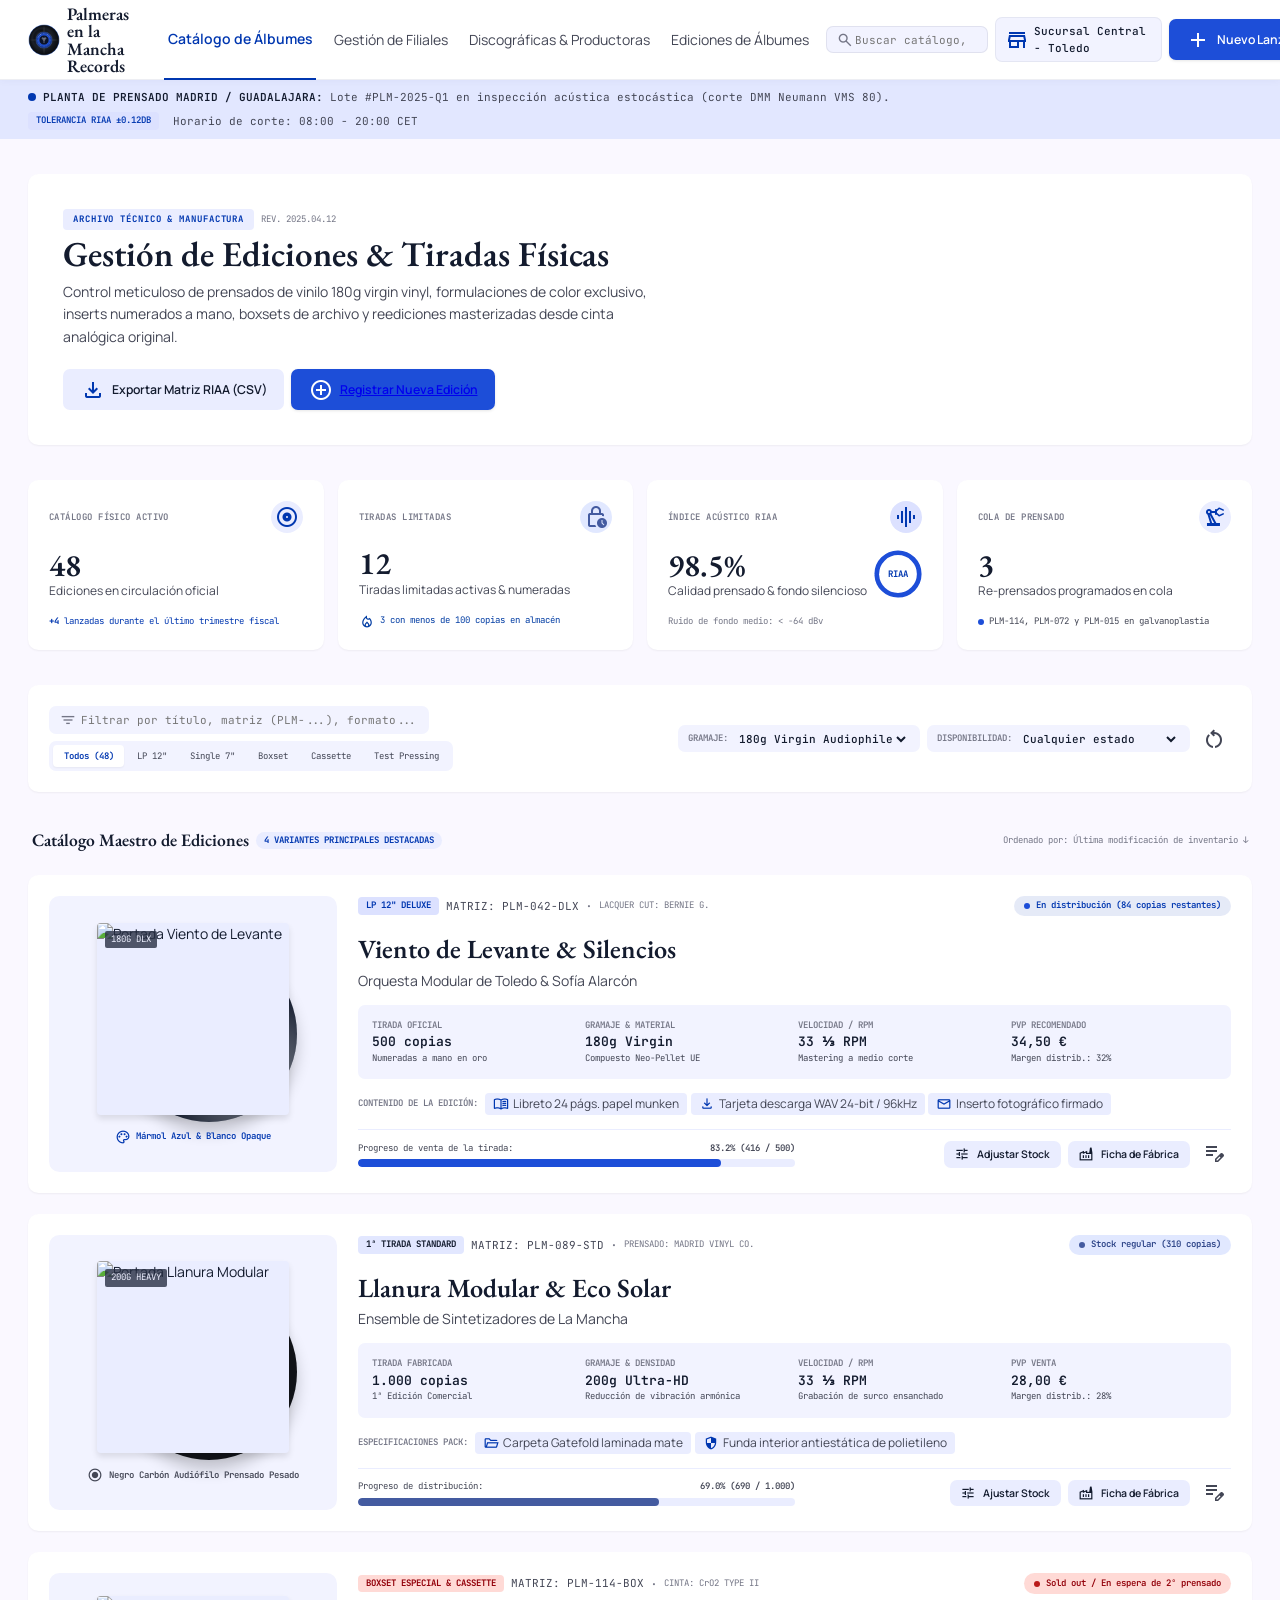
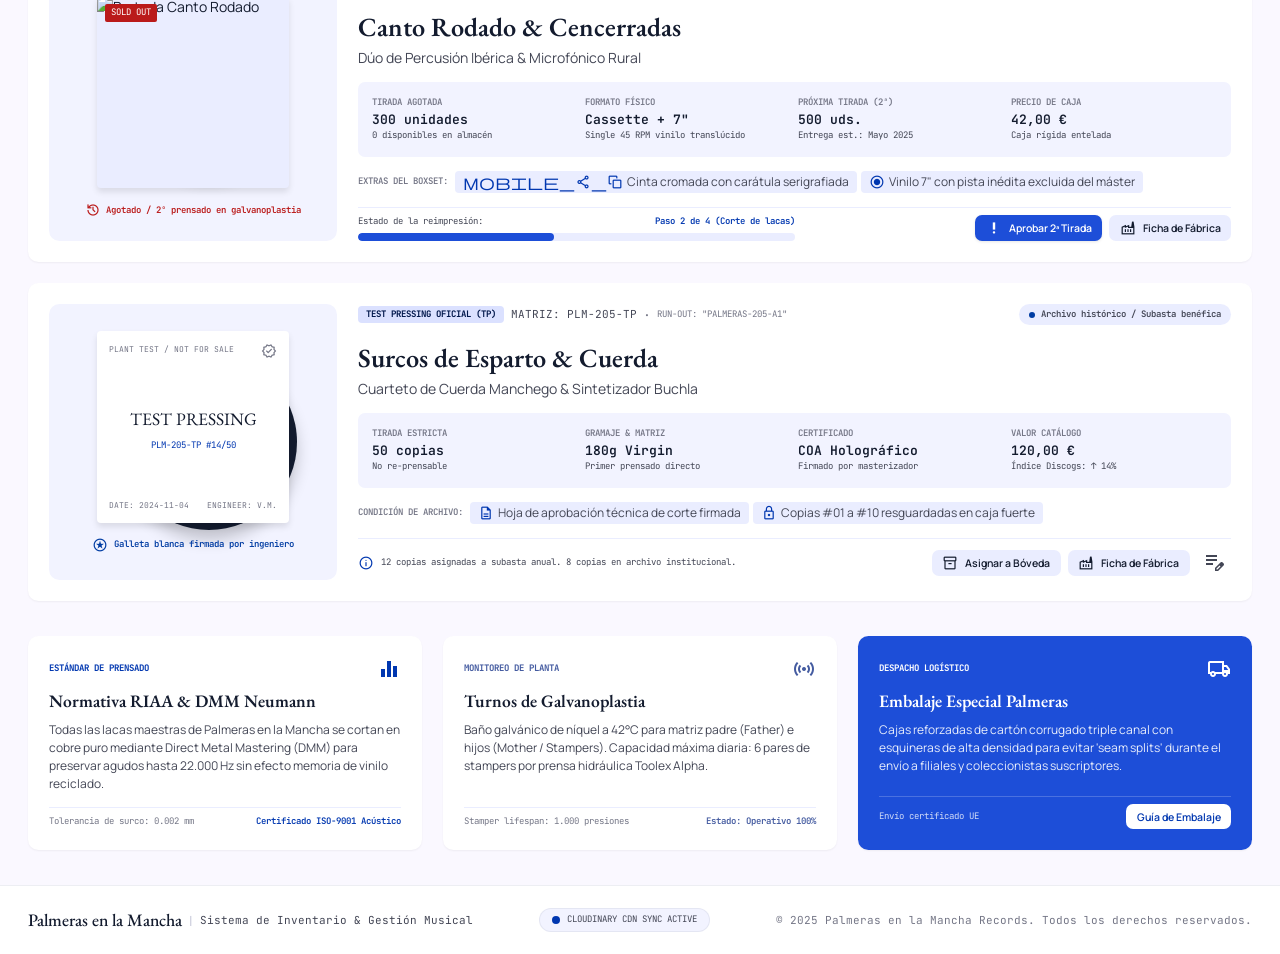
==== index_2.html @ a43c441b "feat: add physical editions and print runs management with js and style css" ====
<!DOCTYPE html>
<html lang="es">

<head>
  <meta charset="utf-8" />
  <meta name="viewport" content="width=device-width, initial-scale=1.0" />
  <title>Palmeras en la Mancha Records</title>

  <!-- Fuentes -->
  <link rel="preconnect" href="https://fonts.googleapis.com" />
  <link rel="preconnect" href="https://fonts.gstatic.com" crossorigin="" />
  <link
    href="https://fonts.googleapis.com/css2?family=EB+Garamond:wght@400;500;700&family=Manrope:wght@400;500;700&family=JetBrains+Mono:wght@500;600&display=swap"
    rel="stylesheet" />
  <link
    href="https://fonts.googleapis.com/css2?family=Material+Symbols+Outlined:opsz,wght,FILL,GRAD@20..48,100..700,0..1,-50..200"
    rel="stylesheet" />

  <!-- Estilos CSS -->
  <link rel="stylesheet" href="css/styles2.css" />
</head>

<body>

  <!-- Encabezado -->
  <header class="main-header">
    <div class="header-container">
      <div class="brand-group">
        <div class="brand-logo-container">
          <img alt="Emblema oficial de Palmeras en la Mancha Records" class="brand-logo" src="images/logo.png" />
          <div class="brand-titles">
            <span class="brand-name">Palmeras en la Mancha Records</span>
          </div>
        </div>
        <nav class="main-nav">
          <a class="nav-link active" href="#">Catálogo de Álbumes</a>
          <a class="nav-link" href="#">Gestión de Filiales</a>
          <a class="nav-link" href="#">Discográficas & Productoras</a>
          <a class="nav-link" href="#">Ediciones de Álbumes</a>
        </nav>
      </div>
      <div class="header-actions">
        <div class="header-search">
          <span class="material-symbols-outlined search-icon">search</span>
          <input class="header-search-input" placeholder="Buscar catálogo, matriz, RPM..." type="search" />
        </div>
        <div class="branch-badge">
          <span class="material-symbols-outlined text-primary">store</span>
          <span>Sucursal Central - Toledo</span>
        </div>
        <button class="btn btn-primary" type="button">
          <span class="material-symbols-outlined">add</span>
          <span>Nuevo Lanzamiento</span>
        </button>
      </div>
    </div>
  </header>

  <!-- Contenido Principal -->
  <main class="main-content">

    <!-- Banner de Notificación -->
    <div class="top-banner">
      <div class="banner-container">
        <div class="banner-info">
          <span class="pulse-dot"></span>
          <span class="banner-title">PLANTA DE PRENSADO MADRID / GUADALAJARA:</span>
          <span>Lote #PLM-2025-Q1 en inspección acústica estocástica (corte DMM Neumann VMS 80).</span>
        </div>
        <div class="banner-specs">
          <span class="spec-tag">Tolerancia RIAA ±0.12dB</span>
          <span class="spec-time">Horario de corte: 08:00 - 20:00 CET</span>
        </div>
      </div>
    </div>

    <div class="content-wrapper">

      <!-- Sección Encabezado del Archivo -->
      <section class="section-hero">
        <div class="hero-text">
          <div class="hero-meta">
            <span class="hero-badge">Archivo Técnico & Manufactura</span>
            <span class="hero-rev">REV. 2025.04.12</span>
          </div>
          <h1 class="hero-title">Gestión de Ediciones & Tiradas Físicas</h1>
          <p class="hero-description">
            Control meticuloso de prensados de vinilo 180g virgin vinyl, formulaciones de color exclusivo, inserts
            numerados a mano, boxsets de archivo y reediciones masterizadas desde cinta analógica original.
          </p>
        </div>
        <div class="hero-actions">
          <button class="btn btn-secondary" type="button">
            <span class="material-symbols-outlined text-primary">download</span>
            <span>Exportar Matriz RIAA (CSV)</span>
          </button>
          <button class="btn btn-primary" id="open-new-edition-tab" type="button">
            <span class="material-symbols-outlined">add_circle</span>
            <span>
              <a href="new_edition_tab.html" target="_blank" rel="noopener noreferrer" class="text-link">Registrar Nueva Edición</a>
            </span>
          </button>
        </div>
      </section>

      <!-- Métricas (Bento Tiles) -->
      <section class="metrics-grid">
        <div class="metric-card">
          <div class="metric-header">
            <span class="metric-label">Catálogo Físico Activo</span>
            <div class="metric-icon-wrapper"><span class="material-symbols-outlined">album</span></div>
          </div>
          <div class="metric-body">
            <div class="metric-value">48</div>
            <div class="metric-subtext">Ediciones en circulación oficial</div>
          </div>
          <div class="metric-footer text-primary">
            <strong>+4</strong> <span>lanzadas durante el último trimestre fiscal</span>
          </div>
        </div>

        <div class="metric-card">
          <div class="metric-header">
            <span class="metric-label">Tiradas Limitadas</span>
            <div class="metric-icon-wrapper bg-secondary"><span class="material-symbols-outlined">lock_clock</span>
            </div>
          </div>
          <div class="metric-body">
            <div class="metric-value">12</div>
            <div class="metric-subtext">Tiradas limitadas activas & numeradas</div>
          </div>
          <div class="metric-footer text-tertiary">
            <span class="material-symbols-outlined icon-sm">local_fire_department</span>
            <span>3 con menos de 100 copias en almacén</span>
          </div>
        </div>

        <div class="metric-card">
          <div class="metric-header">
            <span class="metric-label">Índice Acústico RIAA</span>
            <div class="metric-icon-wrapper bg-primary-fixed"><span class="material-symbols-outlined">graphic_eq</span>
            </div>
          </div>
          <div class="metric-body flex-between">
            <div>
              <div class="metric-value">98.5%</div>
              <div class="metric-subtext">Calidad prensado & fondo silencioso</div>
            </div>
            <div class="gauge-chart">
              <svg viewBox="0 0 36 36" class="gauge-svg">
                <path class="gauge-bg"
                  d="M18 2.0845 a 15.9155 15.9155 0 0 1 0 31.831 a 15.9155 15.9155 0 0 1 0 -31.831"></path>
                <path class="gauge-fill"
                  d="M18 2.0845 a 15.9155 15.9155 0 0 1 0 31.831 a 15.9155 15.9155 0 0 1 0 -31.831"></path>
              </svg>
              <span class="gauge-text">RIAA</span>
            </div>
          </div>
          <div class="metric-footer text-outline font-mono">Ruido de fondo medio: &lt; -64 dBv</div>
        </div>

        <div class="metric-card">
          <div class="metric-header">
            <span class="metric-label">Cola de Prensado</span>
            <div class="metric-icon-wrapper"><span class="material-symbols-outlined">precision_manufacturing</span>
            </div>
          </div>
          <div class="metric-body">
            <div class="metric-value">3</div>
            <div class="metric-subtext">Re-prensados programados en cola</div>
          </div>
          <div class="metric-footer text-subtle">
            <span class="dot-indicator"></span>
            <span>PLM-114, PLM-072 y PLM-015 en galvanoplastia</span>
          </div>
        </div>
      </section>

      <!-- Barra de Filtros -->
      <section class="filter-console">
        <div class="filter-search-group">
          <div class="search-input-container">
            <span class="material-symbols-outlined search-icon">filter_list</span>
            <input class="search-input" id="edition-search-input"
              placeholder="Filtrar por título, matriz (PLM-...), formato..." type="text" />
          </div>
          <div class="format-controls">
            <button class="filter-pill active" type="button">Todos (48)</button>
            <button class="filter-pill" type="button">LP 12"</button>
            <button class="filter-pill" type="button">Single 7"</button>
            <button class="filter-pill" type="button">Boxset</button>
            <button class="filter-pill" type="button">Cassette</button>
            <button class="filter-pill" type="button">Test Pressing</button>
          </div>
        </div>
        <div class="filter-selects-group">
          <div class="select-wrapper">
            <span class="select-label">Gramaje:</span>
            <select class="custom-select">
              <option>Todos los pesos</option>
              <option>140g Standard</option>
              <option selected>180g Virgin Audiophile</option>
              <option>200g Ultra-Heavy</option>
              <option>Cinta Magnética CrO2</option>
            </select>
          </div>
          <div class="select-wrapper">
            <span class="select-label">Disponibilidad:</span>
            <select class="custom-select">
              <option>Cualquier estado</option>
              <option>En Distribución</option>
              <option>Stock Regular</option>
              <option>Sold Out / En Espera</option>
              <option>Archivo / Subasta</option>
            </select>
          </div>
          <button class="btn-icon" title="Restablecer filtros" type="button">
            <span class="material-symbols-outlined">restart_alt</span>
          </button>
        </div>
      </section>

      <!-- Lista de Ediciones -->
      <section class="editions-section">
        <div class="section-header">
          <div class="section-title-group">
            <h2 class="section-title">Catálogo Maestro de Ediciones</h2>
            <span class="catalog-badge">4 VARIANTES PRINCIPALES DESTACADAS</span>
          </div>
          <span class="sort-info">Ordenado por: Última modificación de inventario ↓</span>
        </div>

        <div class="editions-list" id="editions-container">
          <!-- Item 1 -->
          <article class="edition-card">
            <div class="visual-container">
              <div class="sleeve-mockup">
                <img alt="Portada Viento de Levante"
                  src="https://lh3.googleusercontent.com/aida-public/[base64]" />
                <span class="badge-overlay">180g DLX</span>
              </div>
              <div class="vinyl-disc">
                <div class="vinyl-marble"></div>
                <div class="vinyl-groove-outer">
                  <div class="vinyl-groove-inner">
                    <div class="vinyl-label bg-primary">
                      <span class="material-symbols-outlined icon-xs">spa</span>
                      <span class="label-code">PLM-042</span>
                    </div>
                  </div>
                </div>
              </div>
              <div class="visual-footer text-primary">
                <span class="material-symbols-outlined icon-sm">palette</span>
                <span>Mármol Azul & Blanco Opaque</span>
              </div>
            </div>

            <div class="edition-details">
              <div class="details-header">
                <div class="meta-tags">
                  <span class="tag tag-primary">LP 12" DELUXE</span>
                  <span class="meta-code">MATRIZ: PLM-042-DLX</span>
                  <span class="bullet">•</span>
                  <span class="meta-engineer">LACQUER CUT: BERNIE G.</span>
                </div>
                <div class="status-pill status-active">
                  <span class="status-dot"></span>
                  <span>En distribución (84 copias restantes)</span>
                </div>
              </div>

              <div class="album-info">
                <h2 class="album-title">Viento de Levante & Silencios</h2>
                <p class="album-artist">Orquesta Modular de Toledo & Sofía Alarcón</p>
              </div>

              <div class="specs-grid">
                <div class="spec-item">
                  <span class="spec-title">Tirada Oficial</span>
                  <span class="spec-value">500 copias</span>
                  <span class="spec-sub">Numeradas a mano en oro</span>
                </div>
                <div class="spec-item">
                  <span class="spec-title">Gramaje & Material</span>
                  <span class="spec-value">180g Virgin</span>
                  <span class="spec-sub">Compuesto Neo-Pellet UE</span>
                </div>
                <div class="spec-item">
                  <span class="spec-title">Velocidad / RPM</span>
                  <span class="spec-value">33 ⅓ RPM</span>
                  <span class="spec-sub">Mastering a medio corte</span>
                </div>
                <div class="spec-item">
                  <span class="spec-title">PVP Recomendado</span>
                  <span class="spec-value text-primary">34,50 €</span>
                  <span class="spec-sub">Margen distrib.: 32%</span>
                </div>
              </div>

              <div class="extras-list">
                <span class="extras-label">Contenido de la Edición:</span>
                <span class="extra-chip"><span class="material-symbols-outlined icon-sm text-primary">menu_book</span>
                  Libreto 24 págs. papel munken</span>
                <span class="extra-chip"><span class="material-symbols-outlined icon-sm text-primary">download</span>
                  Tarjeta descarga WAV 24-bit / 96kHz</span>
                <span class="extra-chip"><span class="material-symbols-outlined icon-sm text-primary">mail</span>
                  Inserto fotográfico firmado</span>
              </div>

              <div class="edition-footer">
                <div class="stock-progress">
                  <div class="progress-labels">
                    <span>Progreso de venta de la tirada:</span>
                    <span class="progress-value">83.2% (416 / 500)</span>
                  </div>
                  <div class="progress-bar">
                    <div class="progress-fill" style="width: 83.2%;"></div>
                  </div>
                </div>
                <div class="card-actions">
                  <button class="btn btn-secondary btn-sm btn-adjust-stock" type="button">
                    <span class="material-symbols-outlined icon-sm">tune</span> Adjustar Stock
                  </button>
                  <button class="btn btn-secondary btn-sm btn-factory-sheet" type="button">
                    <span class="material-symbols-outlined icon-sm">factory</span> Ficha de Fábrica
                  </button>
                  <button class="btn-icon text-primary" title="Editar Edición" type="button">
                    <span class="material-symbols-outlined">edit_note</span>
                  </button>
                </div>
              </div>
            </div>
          </article>

          <!-- Item 2 -->
          <article class="edition-card">
            <div class="visual-container">
              <div class="sleeve-mockup">
                <img alt="Portada Llanura Modular"
                  src="https://lh3.googleusercontent.com/aida-public/[base64]" />
                <span class="badge-overlay">200g HEAVY</span>
              </div>
              <div class="vinyl-disc vinyl-black">
                <div class="vinyl-groove-outer">
                  <div class="vinyl-groove-inner">
                    <div class="vinyl-label bg-surface-highest">
                      <span class="material-symbols-outlined icon-xs text-primary">grid_4x4</span>
                      <span class="label-code text-primary">PLM-089</span>
                    </div>
                  </div>
                </div>
              </div>
              <div class="visual-footer text-subtle">
                <span class="material-symbols-outlined icon-sm">radio_button_checked</span>
                <span>Negro Carbón Audiófilo Prensado Pesado</span>
              </div>
            </div>

            <div class="edition-details">
              <div class="details-header">
                <div class="meta-tags">
                  <span class="tag tag-neutral">1ª TIRADA STANDARD</span>
                  <span class="meta-code">MATRIZ: PLM-089-STD</span>
                  <span class="bullet">•</span>
                  <span class="meta-engineer">PRENSADO: MADRID VINYL CO.</span>
                </div>
                <div class="status-pill status-secondary">
                  <span class="status-dot bg-secondary"></span>
                  <span>Stock regular (310 copias)</span>
                </div>
              </div>

              <div class="album-info">
                <h2 class="album-title">Llanura Modular & Eco Solar</h2>
                <p class="album-artist">Ensemble de Sintetizadores de La Mancha</p>
              </div>

              <div class="specs-grid">
                <div class="spec-item">
                  <span class="spec-title">Tirada Fabricada</span>
                  <span class="spec-value">1.000 copias</span>
                  <span class="spec-sub">1ª Edición Comercial</span>
                </div>
                <div class="spec-item">
                  <span class="spec-title">Gramaje & Densidad</span>
                  <span class="spec-value">200g Ultra-HD</span>
                  <span class="spec-sub">Reducción de vibración armónica</span>
                </div>
                <div class="spec-item">
                  <span class="spec-title">Velocidad / RPM</span>
                  <span class="spec-value">33 ⅓ RPM</span>
                  <span class="spec-sub">Grabación de surco ensanchado</span>
                </div>
                <div class="spec-item">
                  <span class="spec-title">PVP Venta</span>
                  <span class="spec-value text-primary">28,00 €</span>
                  <span class="spec-sub">Margen distrib.: 28%</span>
                </div>
              </div>

              <div class="extras-list">
                <span class="extras-label">Especificaciones Pack:</span>
                <span class="extra-chip"><span class="material-symbols-outlined icon-sm text-primary">folder_open</span>
                  Carpeta Gatefold laminada mate</span>
                <span class="extra-chip"><span class="material-symbols-outlined icon-sm text-primary">security</span>
                  Funda interior antiestática de polietileno</span>
              </div>

              <div class="edition-footer">
                <div class="stock-progress">
                  <div class="progress-labels">
                    <span>Progreso de distribución:</span>
                    <span class="progress-value">69.0% (690 / 1.000)</span>
                  </div>
                  <div class="progress-bar">
                    <div class="progress-fill bg-secondary" style="width: 69%;"></div>
                  </div>
                </div>
                <div class="card-actions">
                  <button class="btn btn-secondary btn-sm btn-adjust-stock" type="button">
                    <span class="material-symbols-outlined icon-sm">tune</span> Ajustar Stock
                  </button>
                  <button class="btn btn-secondary btn-sm btn-factory-sheet" type="button">
                    <span class="material-symbols-outlined icon-sm">factory</span> Ficha de Fábrica
                  </button>
                  <button class="btn-icon text-primary" title="Editar Edición" type="button">
                    <span class="material-symbols-outlined">edit_note</span>
                  </button>
                </div>
              </div>
            </div>
          </article>

          <!-- Item 3 -->
          <article class="edition-card">
            <div class="visual-container">
              <div class="sleeve-mockup">
                <img alt="Portada Canto Rodado"
                  src="https://lh3.googleusercontent.com/aida-public/[base64]" />
                <span class="badge-overlay bg-error">SOLD OUT</span>
              </div>
              <div class="vinyl-disc vinyl-single">
                <div class="vinyl-label bg-primary">
                  <span class="label-code">45 RPM</span>
                </div>
              </div>
              <div class="visual-footer text-error">
                <span class="material-symbols-outlined icon-sm">history</span>
                <span>Agotado / 2º prensado en galvanoplastia</span>
              </div>
            </div>

            <div class="edition-details">
              <div class="details-header">
                <div class="meta-tags">
                  <span class="tag tag-error">BOXSET ESPECIAL & CASSETTE</span>
                  <span class="meta-code">MATRIZ: PLM-114-BOX</span>
                  <span class="bullet">•</span>
                  <span class="meta-engineer">CINTA: CrO2 TYPE II</span>
                </div>
                <div class="status-pill status-error">
                  <span class="status-dot bg-error"></span>
                  <span>Sold out / En espera de 2º prensado</span>
                </div>
              </div>

              <div class="album-info">
                <h2 class="album-title">Canto Rodado & Cencerradas</h2>
                <p class="album-artist">Dúo de Percusión Ibérica & Microfónico Rural</p>
              </div>

              <div class="specs-grid">
                <div class="spec-item">
                  <span class="spec-title">Tirada Agotada</span>
                  <span class="spec-value">300 unidades</span>
                  <span class="spec-sub text-error">0 disponibles en almacén</span>
                </div>
                <div class="spec-item">
                  <span class="spec-title">Formato Físico</span>
                  <span class="spec-value">Cassette + 7"</span>
                  <span class="spec-sub">Single 45 RPM vinilo translúcido</span>
                </div>
                <div class="spec-item">
                  <span class="spec-title">Próxima Tirada (2ª)</span>
                  <span class="spec-value text-primary">500 uds.</span>
                  <span class="spec-sub">Entrega est.: Mayo 2025</span>
                </div>
                <div class="spec-item">
                  <span class="spec-title">Precio de Caja</span>
                  <span class="spec-value text-primary">42,00 €</span>
                  <span class="spec-sub">Caja rígida entelada</span>
                </div>
              </div>

              <div class="extras-list">
                <span class="extras-label">Extras del Boxset:</span>
                <span class="extra-chip"><span
                    class="material-symbols-outlined icon-sm text-primary">mobile_share_stack</span> Cinta cromada con
                  carátula serigrafiada</span>
                <span class="extra-chip"><span
                    class="material-symbols-outlined icon-sm text-primary">radio_button_checked</span> Vinilo 7" con
                  pista inédita excluida del máster</span>
              </div>

              <div class="edition-footer">
                <div class="stock-progress">
                  <div class="progress-labels">
                    <span>Estado de la reimpresión:</span>
                    <span class="progress-value text-primary">Paso 2 de 4 (Corte de lacas)</span>
                  </div>
                  <div class="progress-bar">
                    <div class="progress-fill" style="width: 45%;"></div>
                  </div>
                </div>
                <div class="card-actions">
                  <button class="btn btn-primary btn-sm" type="button">
                    <span class="material-symbols-outlined icon-sm">priority_high</span> Aprobar 2ª Tirada
                  </button>
                  <button class="btn btn-secondary btn-sm btn-factory-sheet" type="button">
                    <span class="material-symbols-outlined icon-sm">factory</span> Ficha de Fábrica
                  </button>
                </div>
              </div>
            </div>
          </article>

          <!-- Item 4 -->
          <article class="edition-card">
            <div class="visual-container">
              <div class="sleeve-mockup sleeve-white">
                <div class="sleeve-top font-mono">
                  <span>PLANT TEST / NOT FOR SALE</span>
                  <span class="material-symbols-outlined icon-sm">verified</span>
                </div>
                <div class="sleeve-center">
                  <span class="title-tp">TEST PRESSING</span>
                  <span class="code-tp">PLM-205-TP #14/50</span>
                </div>
                <div class="sleeve-bottom font-mono">
                  <span>DATE: 2024-11-04</span>
                  <span>ENGINEER: V.M.</span>
                </div>
              </div>
              <div class="vinyl-disc">
                <div class="vinyl-label bg-white text-dark">
                  <span class="label-code">WHITE LABEL</span>
                </div>
              </div>
              <div class="visual-footer text-tertiary">
                <span class="material-symbols-outlined icon-sm">stars</span>
                <span>Galleta blanca firmada por ingeniero</span>
              </div>
            </div>

            <div class="edition-details">
              <div class="details-header">
                <div class="meta-tags">
                  <span class="tag tag-tertiary">TEST PRESSING OFICIAL (TP)</span>
                  <span class="meta-code">MATRIZ: PLM-205-TP</span>
                  <span class="bullet">•</span>
                  <span class="meta-engineer">RUN-OUT: "PALMERAS-205-A1"</span>
                </div>
                <div class="status-pill status-neutral">
                  <span class="status-dot bg-tertiary"></span>
                  <span>Archivo histórico / Subasta benéfica</span>
                </div>
              </div>

              <div class="album-info">
                <h2 class="album-title">Surcos de Esparto & Cuerda</h2>
                <p class="album-artist">Cuarteto de Cuerda Manchego & Sintetizador Buchla</p>
              </div>

              <div class="specs-grid">
                <div class="spec-item">
                  <span class="spec-title">Tirada Estricta</span>
                  <span class="spec-value">50 copias</span>
                  <span class="spec-sub">No re-prensable</span>
                </div>
                <div class="spec-item">
                  <span class="spec-title">Gramaje & Matriz</span>
                  <span class="spec-value">180g Virgin</span>
                  <span class="spec-sub">Primer prensado directo</span>
                </div>
                <div class="spec-item">
                  <span class="spec-title">Certificado</span>
                  <span class="spec-value text-primary">COA Holográfico</span>
                  <span class="spec-sub">Firmado por masterizador</span>
                </div>
                <div class="spec-item">
                  <span class="spec-title">Valor Catálogo</span>
                  <span class="spec-value text-primary">120,00 €</span>
                  <span class="spec-sub">Índice Discogs: ↑ 14%</span>
                </div>
              </div>

              <div class="extras-list">
                <span class="extras-label">Condición de Archivo:</span>
                <span class="extra-chip"><span class="material-symbols-outlined icon-sm text-primary">description</span>
                  Hoja de aprobación técnica de corte firmada</span>
                <span class="extra-chip"><span class="material-symbols-outlined icon-sm text-primary">lock</span> Copias
                  #01 a #10 resguardadas en caja fuerte</span>
              </div>

              <div class="edition-footer">
                <div class="archive-note">
                  <span class="material-symbols-outlined icon-sm text-primary">info</span>
                  <span>12 copias asignadas a subasta anual. 8 copias en archivo institucional.</span>
                </div>
                <div class="card-actions">
                  <button class="btn btn-secondary btn-sm" type="button">
                    <span class="material-symbols-outlined icon-sm">inventory_2</span> Asignar a Bóveda
                  </button>
                  <button class="btn btn-secondary btn-sm btn-factory-sheet" type="button">
                    <span class="material-symbols-outlined icon-sm">factory</span> Ficha de Fábrica
                  </button>
                  <button class="btn-icon text-primary" title="Editar Edición" type="button">
                    <span class="material-symbols-outlined">edit_note</span>
                  </button>
                </div>
              </div>
            </div>
          </article>
        </div>
      </section>

      <!-- Bloques Informativos de Fábrica -->
      <section class="factory-specs-grid">
        <div class="factory-card">
          <div>
            <div class="factory-card-header">
              <span class="spec-tag-title text-primary">Estándar de Prensado</span>
              <span class="material-symbols-outlined text-primary">equalizer</span>
            </div>
            <h3 class="factory-title">Normativa RIAA & DMM Neumann</h3>
            <p class="factory-desc">
              Todas las lacas maestras de Palmeras en la Mancha se cortan en cobre puro mediante Direct Metal Mastering
              (DMM) para preservar agudos hasta 22.000 Hz sin efecto memoria de vinilo reciclado.
            </p>
          </div>
          <div class="factory-footer">
            <span>Tolerancia de surco: 0.002 mm</span>
            <span class="text-primary font-semibold">Certificado ISO-9001 Acústico</span>
          </div>
        </div>

        <div class="factory-card">
          <div>
            <div class="factory-card-header">
              <span class="spec-tag-title text-secondary">Monitoreo de Planta</span>
              <span class="material-symbols-outlined text-secondary">sensors</span>
            </div>
            <h3 class="factory-title">Turnos de Galvanoplastia</h3>
            <p class="factory-desc">
              Baño galvánico de níquel a 42°C para matriz padre (Father) e hijos (Mother / Stampers). Capacidad máxima
              diaria: 6 pares de stampers por prensa hidráulica Toolex Alpha.
            </p>
          </div>
          <div class="factory-footer">
            <span>Stamper lifespan: 1.000 presiones</span>
            <span class="text-secondary font-semibold">Estado: Operativo 100%</span>
          </div>
        </div>

        <div class="factory-card card-highlight">
          <div>
            <div class="factory-card-header">
              <span class="spec-tag-title font-mono uppercase">Despacho Logístico</span>
              <span class="material-symbols-outlined">local_shipping</span>
            </div>
            <h3 class="factory-title">Embalaje Especial Palmeras</h3>
            <p class="factory-desc">
              Cajas reforzadas de cartón corrugado triple canal con esquineras de alta densidad para evitar 'seam
              splits' durante el envío a filiales y coleccionistas suscriptores.
            </p>
          </div>
          <div class="factory-footer border-transparent">
            <span>Envío certificado UE</span>
            <button class="btn btn-light btn-sm" type="button">Guía de Embalaje</button>
          </div>
        </div>
      </section>
    </div>
  </main>

  <!-- Pie de Página -->
  <footer class="main-footer">
    <div class="footer-container">
      <div class="footer-brand">
        <span class="footer-title">Palmeras en la Mancha</span>
        <span class="footer-divider">|</span>
        <span class="footer-sub">Sistema de Inventario & Gestión Musical</span>
      </div>
      <div class="status-indicator">
        <span class="pulse-dot"></span>
        <span>Cloudinary CDN Sync Active</span>
      </div>
      <div class="footer-copy">© 2025 Palmeras en la Mancha Records. Todos los derechos reservados.</div>
    </div>
  </footer>

  <!-- Scripts JS independientes -->
  <script type="module" src="js/main.js"></script>
  <script type="module" src="js/api.js"></script>
  <script type="module" src="js/search.js"></script>
  <script type="module" src="js/stock.js"></script>
  <script type="module" src="./new_edition_tab.js" ></script>
</body>

</html>
---- css/styles2.css ----
/* ==========================================================================
   1. RESET Y ESTILOS BASE
   ========================================================================== */
*, *::before, *::after {
  box-sizing: border-box;
  margin: 0;
  padding: 0;
}

html, body {
  width: 100%;
  height: 100%;
  background-color: #faf8ff;
  color: #131b2e;
  font-family: 'Manrope', -apple-system, BlinkMacSystemFont, sans-serif;
  font-size: 14px;
  line-height: 1.5;
  -webkit-font-smoothing: antialiased;
}

/* Tipografías especiales */
.font-mono {
  font-family: 'JetBrains Mono', monospace;
}

.text-primary { color: #0037b0; }
.text-secondary { color: #445ba0; }
.text-tertiary { color: #003ca3; }
.text-error { color: #ba1a1a; }
.text-outline { color: #747686; }
.text-subtle { color: #434655; }
.font-semibold { font-weight: 600; }

/* Iconos auxiliares */
.material-symbols-outlined.icon-xs { font-size: 14px; }
.material-symbols-outlined.icon-sm { font-size: 16px; }

/* Botones genéricos */
.btn {
  display: inline-flex;
  align-items: center;
  justify-content: center;
  gap: 0.5rem;
  padding: 0.625rem 1.25rem;
  font-family: 'Manrope', sans-serif;
  font-size: 0.875rem;
  font-weight: 600;
  border-radius: 0.5rem;
  border: none;
  cursor: pointer;
  transition: all 0.2s ease;
  white-space: nowrap;
}

.btn-sm {
  padding: 0.375rem 0.75rem;
  font-size: 0.75rem;
}

.btn-primary {
  background-color: #1d4ed8;
  color: #ffffff;
  box-shadow: 0 1px 3px rgba(0,0,0,0.1);
}

.btn-primary:hover {
  background-color: #0051d6;
}

.btn-secondary {
  background-color: #eaedff;
  color: #131b2e;
}

.btn-secondary:hover {
  background-color: #e2e7ff;
}

.btn-light {
  background-color: #ffffff;
  color: #0037b0;
}

.btn-light:hover {
  background-color: #f2f3ff;
}

.btn-icon {
  background: transparent;
  border: none;
  color: #434655;
  padding: 0.375rem;
  border-radius: 0.5rem;
  cursor: pointer;
  display: inline-flex;
  align-items: center;
  justify-content: center;
}

.btn-icon:hover {
  background-color: #eaedff;
  color: #0037b0;
}

/* ==========================================================================
   2. ENCABEZADO (HEADER)
   ========================================================================== */
.main-header {
  position: fixed;
  top: 0;
  left: 0;
  right: 0;
  height: 80px;
  z-index: 50;
  background-color: rgba(255, 255, 255, 0.95);
  backdrop-filter: blur(8px);
  border-bottom: 1px solid rgba(196, 197, 215, 0.3);
  box-shadow: 0 1px 8px rgba(15, 43, 110, 0.04);
}

.header-container {
  max-width: 1440px;
  height: 100%;
  margin: 0 auto;
  padding: 0 2rem;
  display: flex;
  align-items: center;
  justify-content: space-between;
  gap: 1rem;
}

.brand-group {
  display: flex;
  align-items: center;
  gap: 1.5rem;
}

.brand-logo-container {
  display: flex;
  align-items: center;
  gap: 0.5rem;
}

.brand-logo {
  height: 32px;
  width: auto;
}

.brand-titles {
  display: flex;
  flex-direction: column;
}

.brand-name {
  font-family: 'EB Garamond', serif;
  font-size: 1.25rem;
  font-weight: 600;
  color: #131b2e;
  line-height: 1;
}

.brand-subtitle {
  font-family: 'JetBrains Mono', monospace;
  font-size: 9px;
  font-weight: 600;
  color: #0037b0;
  text-transform: uppercase;
  letter-spacing: 0.08em;
  margin-top: 2px;
}

.main-nav {
  display: none;
  align-items: center;
  gap: 1rem;
  height: 80px;
  margin-left: 1rem;
}

.nav-link {
  height: 100%;
  display: inline-flex;
  align-items: center;
  padding: 0 0.25rem;
  color: #434655;
  text-decoration: none;
  font-size: 14px;
  transition: color 0.2s ease;
  white-space: nowrap;
}

.nav-link:hover, .nav-link.active {
  color: #0037b0;
  font-weight: 600;
}

.nav-link.active {
  border-bottom: 2px solid #0037b0;
}

.header-actions {
  display: flex;
  align-items: center;
  gap: 0.5rem;
}

.header-search {
  position: relative;
  width: 224px;
  display: none;
}

.search-icon {
  position: absolute;
  left: 10px;
  top: 50%;
  transform: translateY(-50%);
  color: #747686;
  font-size: 18px;
}

.header-search-input {
  width: 100%;
  padding: 0.375rem 0.5rem 0.375rem 2rem;
  background-color: #f2f3ff;
  border: 1px solid rgba(196, 197, 215, 0.4);
  border-radius: 0.5rem;
  font-family: 'JetBrains Mono', monospace;
  font-size: 11px;
  color: #131b2e;
}

.header-search-input:focus {
  outline: none;
  border-color: #1d4ed8;
  background-color: #ffffff;
}

.branch-badge {
  display: none;
  align-items: center;
  gap: 0.375rem;
  padding: 0.375rem 0.625rem;
  background-color: #f2f3ff;
  border: 1px solid rgba(196, 197, 215, 0.3);
  border-radius: 0.5rem;
  font-family: 'JetBrains Mono', monospace;
  font-size: 11px;
  font-weight: 500;
}

.user-avatar {
  width: 32px;
  height: 32px;
  border-radius: 50%;
  background-color: #0037b0;
  color: #ffffff;
  display: flex;
  align-items: center;
  justify-content: center;
  margin-left: 0.25rem;
}

/* ==========================================================================
   3. CONTENIDO PRINCIPAL Y BANNERS
   ========================================================================== */
.main-content {
  width: 100%;
  padding-top: 80px;
  min-height: calc(100vh - 80px);
}

.top-banner {
  width: 100%;
  background-color: #e2e7ff;
  padding: 0.625rem 2rem;
}

.banner-container {
  max-width: 1440px;
  margin: 0 auto;
  display: flex;
  flex-wrap: wrap;
  align-items: center;
  justify-content: space-between;
  gap: 0.5rem;
  font-family: 'JetBrains Mono', monospace;
  font-size: 11px;
  color: #434655;
}

.banner-info {
  display: flex;
  align-items: center;
  gap: 0.5rem;
}

.pulse-dot {
  width: 8px;
  height: 8px;
  border-radius: 50%;
  background-color: #0037b0;
  display: inline-block;
  animation: pulseAnimation 2s infinite;
}

@keyframes pulseAnimation {
  0% { transform: scale(0.95); box-shadow: 0 0 0 0 rgba(0, 55, 176, 0.7); }
  70% { transform: scale(1); box-shadow: 0 0 0 6px rgba(0, 55, 176, 0); }
  100% { transform: scale(0.95); box-shadow: 0 0 0 0 rgba(0, 55, 176, 0); }
}

.banner-title {
  font-weight: 600;
  color: #131b2e;
}

.banner-specs {
  display: flex;
  align-items: center;
  gap: 1rem;
}

.spec-tag {
  background-color: #dce1ff;
  color: #0037b0;
  padding: 2px 8px;
  border-radius: 4px;
  font-size: 9px;
  font-weight: 600;
  text-transform: uppercase;
}

.content-wrapper {
  max-width: 1440px;
  margin: 0 auto;
  padding: 2.5rem 2rem;
  display: flex;
  flex-direction: column;
  gap: 2.5rem;
}

/* HERO SECTION */
.section-hero {
  background-color: #ffffff;
  padding: 2.5rem;
  border-radius: 0.75rem;
  box-shadow: 0 1px 2px rgba(0,0,0,0.05);
  display: flex;
  flex-direction: column;
  gap: 1.5rem;
}

.hero-meta {
  display: flex;
  align-items: center;
  gap: 0.5rem;
}

.hero-badge {
  background-color: #eaedff;
  color: #0037b0;
  font-family: 'JetBrains Mono', monospace;
  font-size: 9px;
  font-weight: 700;
  padding: 4px 10px;
  border-radius: 4px;
  text-transform: uppercase;
  letter-spacing: 0.1em;
}

.hero-rev {
  font-family: 'JetBrains Mono', monospace;
  font-size: 9px;
  color: #747686;
}

.hero-title {
  font-family: 'EB Garamond', serif;
  font-size: 2.5rem;
  font-weight: 600;
  color: #131b2e;
  line-height: 1.15;
  margin-top: 0.25rem;
}

.hero-description {
  font-size: 1rem;
  line-height: 1.6;
  color: #434655;
  max-width: 42rem;
  margin-top: 0.5rem;
}

.hero-actions {
  display: flex;
  flex-wrap: wrap;
  align-items: center;
  gap: 0.5rem;
}

/* ==========================================================================
   4. TARJETAS DE MÉTRICAS (BENTO GRID)
   ========================================================================== */
.metrics-grid {
  display: grid;
  grid-template-columns: 1fr;
  gap: 1rem;
}

.metric-card {
  background-color: #ffffff;
  padding: 1.5rem;
  border-radius: 0.75rem;
  box-shadow: 0 1px 2px rgba(0,0,0,0.05);
  display: flex;
  flex-direction: column;
  justify-content: space-between;
}

.metric-header {
  display: flex;
  align-items: center;
  justify-content: space-between;
}

.metric-label {
  font-family: 'JetBrains Mono', monospace;
  font-size: 9px;
  font-weight: 600;
  text-transform: uppercase;
  color: #747686;
  letter-spacing: 0.05em;
}

.metric-icon-wrapper {
  width: 32px;
  height: 32px;
  border-radius: 50%;
  background-color: #eaedff;
  color: #0037b0;
  display: flex;
  align-items: center;
  justify-content: center;
}

.metric-icon-wrapper.bg-secondary {
  background-color: rgba(157, 179, 254, 0.3);
  color: #445ba0;
}

.metric-icon-wrapper.bg-primary-fixed {
  background-color: #dce1ff;
  color: #0037b0;
}

.metric-body {
  margin: 1rem 0;
}

.metric-value {
  font-family: 'EB Garamond', serif;
  font-size: 2.25rem;
  font-weight: 600;
  color: #131b2e;
  line-height: 1;
}

.metric-subtext {
  font-size: 12px;
  color: #434655;
  margin-top: 2px;
}

.metric-footer {
  font-family: 'JetBrains Mono', monospace;
  font-size: 9px;
  display: flex;
  align-items: center;
  gap: 0.375rem;
}

.flex-between {
  display: flex;
  align-items: center;
  justify-content: space-between;
}

/* Gráfico Gauge SVG */
.gauge-chart {
  position: relative;
  width: 48px;
  height: 48px;
}

.gauge-svg {
  width: 48px;
  height: 48px;
  transform: rotate(-90deg);
}

.gauge-bg {
  fill: none;
  stroke: #eaedff;
  stroke-width: 3.5;
}

.gauge-fill {
  fill: none;
  stroke: #1d4ed8;
  stroke-width: 3.5;
  stroke-dasharray: 98.5, 100;
  stroke-linecap: round;
}

.gauge-text {
  position: absolute;
  inset: 0;
  display: flex;
  align-items: center;
  justify-content: center;
  font-family: 'JetBrains Mono', monospace;
  font-size: 9px;
  font-weight: 700;
  color: #0037b0;
}

.dot-indicator {
  width: 6px;
  height: 6px;
  border-radius: 50%;
  background-color: #1d4ed8;
}

/* ==========================================================================
   5. CONSOLA DE FILTROS
   ========================================================================== */
.filter-console {
  background-color: #ffffff;
  padding: 1.5rem;
  border-radius: 0.75rem;
  box-shadow: 0 1px 2px rgba(0,0,0,0.05);
  display: flex;
  flex-direction: column;
  gap: 1rem;
}

.filter-search-group {
  display: flex;
  flex-wrap: wrap;
  align-items: center;
  gap: 0.5rem;
  flex: 1;
}

.search-input-container {
  position: relative;
  min-width: 240px;
  flex: 1;
  max-width: 380px;
}

.search-input {
  width: 100%;
  padding: 0.5rem 1rem 0.5rem 2.25rem;
  background-color: #f2f3ff;
  border: none;
  border-radius: 0.5rem;
  font-family: 'JetBrains Mono', monospace;
  font-size: 11px;
  color: #131b2e;
}

.search-input:focus {
  outline: none;
  background-color: #eaedff;
}

.format-controls {
  display: flex;
  align-items: center;
  gap: 2px;
  background-color: #f2f3ff;
  padding: 4px;
  border-radius: 0.5rem;
  overflow-x: auto;
}

.filter-pill {
  padding: 0.375rem 0.75rem;
  border-radius: 4px;
  border: none;
  background: transparent;
  color: #434655;
  font-family: 'JetBrains Mono', monospace;
  font-size: 9px;
  cursor: pointer;
  white-space: nowrap;
}

.filter-pill:hover {
  color: #131b2e;
}

.filter-pill.active {
  background-color: #ffffff;
  color: #0037b0;
  font-weight: 600;
  box-shadow: 0 1px 2px rgba(0,0,0,0.05);
}

.filter-selects-group {
  display: flex;
  flex-wrap: wrap;
  align-items: center;
  gap: 0.5rem;
}

.select-wrapper {
  display: flex;
  align-items: center;
  gap: 0.5rem;
  background-color: #f2f3ff;
  padding: 0.375rem 0.75rem;
  border-radius: 0.5rem;
}

.select-label {
  font-family: 'JetBrains Mono', monospace;
  font-size: 9px;
  font-weight: 600;
  color: #747686;
  text-transform: uppercase;
}

.custom-select {
  background: transparent;
  border: none;
  font-family: 'JetBrains Mono', monospace;
  font-size: 11px;
  font-weight: 500;
  color: #131b2e;
  cursor: pointer;
}

.custom-select:focus {
  outline: none;
}

/* ==========================================================================
   6. LISTA DE EDICIONES Y TARJETAS
   ========================================================================== */
.editions-section {
  display: flex;
  flex-direction: column;
  gap: 1.5rem;
}

.section-header {
  display: flex;
  align-items: center;
  justify-content: space-between;
  padding: 0 4px;
}

.section-title-group {
  display: flex;
  align-items: center;
  gap: 0.5rem;
}

.section-title {
  font-family: 'EB Garamond', serif;
  font-size: 1.25rem;
  font-weight: 600;
  color: #131b2e;
}

.catalog-badge {
  font-family: 'JetBrains Mono', monospace;
  font-size: 9px;
  font-weight: 700;
  background-color: #eaedff;
  color: #0037b0;
  padding: 2px 8px;
  border-radius: 9999px;
}

.sort-info {
  font-family: 'JetBrains Mono', monospace;
  font-size: 9px;
  color: #747686;
}

.editions-list {
  display: flex;
  flex-direction: column;
  gap: 1.5rem;
}

.edition-card {
  background-color: #ffffff;
  border-radius: 0.75rem;
  box-shadow: 0 1px 2px rgba(0,0,0,0.05);
  padding: 1.5rem;
  display: flex;
  flex-direction: column;
  gap: 1.5rem;
  transition: box-shadow 0.2s ease;
}

.edition-card:hover {
  box-shadow: 0 4px 12px rgba(0,0,0,0.08);
}

/* COMPONENTE VISUAL DEL VINILO */
.visual-container {
  position: relative;
  width: 100%;
  padding: 1rem;
  background-color: #f2f3ff;
  border-radius: 0.75rem;
  display: flex;
  flex-direction: column;
  align-items: center;
  justify-content: center;
  overflow: hidden;
}

.sleeve-mockup {
  position: relative;
  width: 192px;
  height: 192px;
  border-radius: 4px;
  box-shadow: 0 4px 6px rgba(0,0,0,0.1);
  background-color: #eaedff;
  z-index: 10;
  overflow: hidden;
  transition: transform 0.3s ease;
}

.edition-card:hover .sleeve-mockup {
  transform: translateX(-24px);
}

.sleeve-mockup img {
  width: 100%;
  height: 100%;
  object-fit: cover;
}

.badge-overlay {
  position: absolute;
  top: 8px;
  left: 8px;
  padding: 2px 6px;
  background-color: rgba(40, 48, 68, 0.8);
  color: #eef0ff;
  font-family: 'JetBrains Mono', monospace;
  font-size: 9px;
  border-radius: 2px;
  text-transform: uppercase;
}

.badge-overlay.bg-error {
  background-color: #ba1a1a;
  color: #ffffff;
}

.vinyl-disc {
  position: absolute;
  width: 176px;
  height: 176px;
  border-radius: 50%;
  background-color: #131b2e;
  box-shadow: 0 10px 15px rgba(0,0,0,0.2);
  display: flex;
  align-items: center;
  justify-content: center;
  transform: translateX(16px);
  transition: transform 0.3s ease;
  z-index: 0;
}

.edition-card:hover .vinyl-disc {
  transform: translateX(48px);
}

.vinyl-black {
  background-color: #111318;
}

.vinyl-single {
  width: 128px;
  height: 128px;
}

.vinyl-marble {
  position: absolute;
  inset: 0;
  border-radius: 50%;
  opacity: 0.6;
  background: radial-gradient(circle at 30% 30%, #1d4ed8 0%, transparent 60%),
              radial-gradient(circle at 70% 70%, #ffffff 0%, transparent 50%);
}

.vinyl-groove-outer {
  width: 144px;
  height: 144px;
  border-radius: 50%;
  border: 1px solid rgba(234, 237, 255, 0.2);
  display: flex;
  align-items: center;
  justify-content: center;
}

.vinyl-groove-inner {
  width: 112px;
  height: 112px;
  border-radius: 50%;
  border: 1px solid rgba(234, 237, 255, 0.2);
  display: flex;
  align-items: center;
  justify-content: center;
}

.vinyl-label {
  width: 64px;
  height: 64px;
  border-radius: 50%;
  display: flex;
  flex-direction: column;
  align-items: center;
  justify-content: center;
  text-align: center;
  color: #ffffff;
}

.vinyl-label.bg-primary { background-color: #0037b0; }
.vinyl-label.bg-surface-highest { background-color: #dae2fd; }
.vinyl-label.bg-white { background-color: #ffffff; color: #131b2e; }

.label-code {
  font-family: 'JetBrains Mono', monospace;
  font-size: 7px;
  text-transform: uppercase;
}

.visual-footer {
  margin-top: 1rem;
  z-index: 10;
  display: flex;
  align-items: center;
  gap: 0.375rem;
  font-family: 'JetBrains Mono', monospace;
  font-size: 9px;
  font-weight: 600;
}

/* PORTADA DE TEST PRESSING */
.sleeve-white {
  background-color: #ffffff;
  padding: 12px;
  display: flex;
  flex-direction: column;
  justify-content: space-between;
}

.sleeve-top, .sleeve-bottom {
  display: flex;
  justify-content: space-between;
  font-size: 8px;
  color: #747686;
}

.sleeve-center {
  text-align: center;
  margin: auto 0;
}

.title-tp {
  font-family: 'EB Garamond', serif;
  font-size: 1.25rem;
  display: block;
}

.code-tp {
  font-family: 'JetBrains Mono', monospace;
  font-size: 9px;
  color: #0037b0;
}

/* DETALLES DE EDICIÓN */
.edition-details {
  flex: 1;
  display: flex;
  flex-direction: column;
  justify-content: space-between;
  gap: 1rem;
}

.details-header {
  display: flex;
  flex-wrap: wrap;
  align-items: center;
  justify-content: space-between;
  gap: 0.5rem;
}

.meta-tags {
  display: flex;
  align-items: center;
  gap: 0.5rem;
}

.tag {
  padding: 2px 8px;
  border-radius: 4px;
  font-family: 'JetBrains Mono', monospace;
  font-size: 9px;
  font-weight: 700;
  text-transform: uppercase;
}

.tag-primary { background-color: #dce1ff; color: #0037b0; }
.tag-neutral { background-color: #e2e7ff; color: #131b2e; }
.tag-error { background-color: #ffdad6; color: #93000a; }
.tag-tertiary { background-color: #dbe1ff; color: #00174b; }

.meta-code, .meta-engineer {
  font-family: 'JetBrains Mono', monospace;
  font-size: 11px;
  color: #434655;
}

.meta-engineer {
  font-size: 9px;
  color: #747686;
}

.bullet {
  color: #747686;
  font-size: 9px;
}

.status-pill {
  display: inline-flex;
  align-items: center;
  gap: 0.375rem;
  padding: 0.25rem 0.75rem;
  border-radius: 9999px;
  font-family: 'JetBrains Mono', monospace;
  font-size: 9px;
  font-weight: 600;
}

.status-active { background-color: rgba(0, 55, 176, 0.1); color: #0037b0; }
.status-secondary { background-color: rgba(157, 179, 254, 0.3); color: #2c4387; }
.status-error { background-color: #ffdad6; color: #93000a; }
.status-neutral { background-color: #eaedff; color: #434655; }

.status-dot {
  width: 6px;
  height: 6px;
  border-radius: 50%;
  background-color: #1d4ed8;
}

.status-dot.bg-secondary { background-color: #445ba0; }
.status-dot.bg-error { background-color: #ba1a1a; }
.status-dot.bg-tertiary { background-color: #003ca3; }

.album-title {
  font-family: 'EB Garamond', serif;
  font-size: 1.875rem;
  font-weight: 600;
  color: #131b2e;
}

.album-artist {
  font-size: 14px;
  color: #434655;
}

.specs-grid {
  display: grid;
  grid-template-columns: repeat(2, 1fr);
  gap: 0.5rem;
  background-color: #f2f3ff;
  padding: 1rem;
  border-radius: 0.5rem;
}

.spec-item {
  display: flex;
  flex-direction: column;
}

.spec-title {
  font-family: 'JetBrains Mono', monospace;
  font-size: 9px;
  font-weight: 600;
  color: #747686;
  text-transform: uppercase;
}

.spec-value {
  font-family: 'JetBrains Mono', monospace;
  font-size: 13px;
  font-weight: 600;
  color: #131b2e;
}

.spec-sub {
  font-family: 'JetBrains Mono', monospace;
  font-size: 9px;
  color: #434655;
}

.extras-list {
  display: flex;
  flex-wrap: wrap;
  align-items: center;
  gap: 0.25rem;
}

.extras-label {
  font-family: 'JetBrains Mono', monospace;
  font-size: 9px;
  font-weight: 600;
  color: #747686;
  text-transform: uppercase;
  margin-right: 0.25rem;
}

.extra-chip {
  padding: 2px 8px;
  background-color: #eaedff;
  border-radius: 4px;
  font-size: 12px;
  color: #434655;
  display: flex;
  align-items: center;
  gap: 4px;
}

.edition-footer {
  display: flex;
  flex-direction: column;
  gap: 1rem;
  padding-top: 0.5rem;
  border-top: 1px solid #eaedff;
}

.stock-progress {
  width: 100%;
  display: flex;
  flex-direction: column;
  gap: 4px;
}

.progress-labels {
  display: flex;
  justify-content: space-between;
  font-family: 'JetBrains Mono', monospace;
  font-size: 9px;
  color: #434655;
}

.progress-value {
  font-weight: 600;
}

.progress-bar {
  width: 100%;
  height: 8px;
  background-color: #eaedff;
  border-radius: 9999px;
  overflow: hidden;
}

.progress-fill {
  height: 100%;
  background-color: #1d4ed8;
  border-radius: 9999px;
}

.progress-fill.bg-secondary {
  background-color: #445ba0;
}

.card-actions {
  display: flex;
  align-items: center;
  justify-content: flex-end;
  gap: 0.5rem;
  width: 100%;
}

.archive-note {
  display: flex;
  align-items: center;
  gap: 0.5rem;
  font-family: 'JetBrains Mono', monospace;
  font-size: 9px;
  color: #434655;
}

/* ==========================================================================
   7. SECCIÓN DE ESPECIFICACIONES DE FÁBRICA
   ========================================================================== */
.factory-specs-grid {
  display: grid;
  grid-template-columns: 1fr;
  gap: 1.5rem;
}

.factory-card {
  background-color: #ffffff;
  padding: 1.5rem;
  border-radius: 0.75rem;
  box-shadow: 0 1px 2px rgba(0,0,0,0.05);
  display: flex;
  flex-direction: column;
  justify-content: space-between;
}

.factory-card-header {
  display: flex;
  align-items: center;
  justify-content: space-between;
}

.spec-tag-title {
  font-family: 'JetBrains Mono', monospace;
  font-size: 9px;
  font-weight: 700;
  text-transform: uppercase;
}

.factory-title {
  font-family: 'EB Garamond', serif;
  font-size: 1.25rem;
  font-weight: 600;
  color: #131b2e;
  margin-top: 0.5rem;
}

.factory-desc {
  font-size: 12px;
  color: #434655;
  margin-top: 0.5rem;
}

.factory-footer {
  margin-top: 1rem;
  padding-top: 0.5rem;
  border-top: 1px solid #eaedff;
  display: flex;
  align-items: center;
  justify-content: space-between;
  font-family: 'JetBrains Mono', monospace;
  font-size: 9px;
  color: #747686;
}

.card-highlight {
  background-color: #1d4ed8;
  color: #ffffff;
}

.card-highlight .factory-title { color: #ffffff; }
.card-highlight .factory-desc { color: rgba(255, 255, 255, 0.9); }
.card-highlight .factory-footer { border-top-color: rgba(255, 255, 255, 0.2); color: rgba(255, 255, 255, 0.8); }

/* ==========================================================================
   8. tab Y FORMULARIO
   ========================================================================== */
.tab-overlay {
  position: fixed;
  inset: 0;
  z-index: 50;
  background-color: rgba(40, 48, 68, 0.6);
  backdrop-filter: blur(4px);
  display: flex;
  align-items: center;
  justify-content: center;
  padding: 1rem;
}

.tab-overlay.hidden {
  display: none;
}

.tab-container {
  background-color: #ffffff;
  width: 100%;
  max-width: 672px;
  border-radius: 0.75rem;
  box-shadow: 0 20px 25px -5px rgba(0,0,0,0.1);
  overflow: hidden;
  display: flex;
  flex-direction: column;
}

.tab-header {
  padding: 1.5rem;
  background-color: #eaedff;
  display: flex;
  align-items: center;
  justify-content: space-between;
}

.tab-title-group {
  display: flex;
  align-items: center;
  gap: 0.5rem;
}

.tab-title {
  font-family: 'EB Garamond', serif;
  font-size: 1.25rem;
  font-weight: 600;
  color: #131b2e;
}

.tab-subtitle {
  font-family: 'JetBrains Mono', monospace;
  font-size: 9px;
  color: #434655;
}

.tab-form {
  padding: 1.5rem;
  display: flex;
  flex-direction: column;
  gap: 1rem;
}

.form-row {
  display: grid;
  grid-template-columns: 1fr;
  gap: 1rem;
}

.form-group {
  display: flex;
  flex-direction: column;
  gap: 4px;
}

.form-label {
  font-family: 'JetBrains Mono', monospace;
  font-size: 9px;
  font-weight: 600;
  text-transform: uppercase;
  color: #747686;
}

.form-input, .form-select, .form-textarea {
  padding: 0.5rem;
  background-color: #f2f3ff;
  border: none;
  border-radius: 0.5rem;
  font-family: 'Manrope', sans-serif;
  font-size: 12px;
  color: #131b2e;
}

.form-input:focus, .form-select:focus, .form-textarea:focus {
  outline: none;
  background-color: #eaedff;
}

.tab-footer {
  display: flex;
  align-items: center;
  justify-content: flex-end;
  gap: 0.5rem;
  padding-top: 0.5rem;
  border-top: 1px solid #eaedff;
  margin-top: 0.5rem;
}

/* ==========================================================================
   9. PIE DE PÁGINA (FOOTER)
   ========================================================================== */
.main-footer {
  width: 100%;
  background-color: #ffffff;
  border-top: 1px solid rgba(196, 197, 215, 0.3);
  padding: 1.5rem 0;
}

.footer-container {
  max-width: 1440px;
  margin: 0 auto;
  padding: 0 2rem;
  display: flex;
  flex-direction: column;
  align-items: center;
  justify-content: space-between;
  gap: 1rem;
}

.footer-brand {
  display: flex;
  align-items: center;
  gap: 0.5rem;
}

.footer-title {
  font-family: 'EB Garamond', serif;
  font-size: 1.25rem;
  font-weight: 500;
}

.footer-divider { color: #c4c5d7; }

.footer-sub {
  font-family: 'JetBrains Mono', monospace;
  font-size: 11px;
  color: #434655;
}

.status-indicator {
  display: flex;
  align-items: center;
  gap: 0.5rem;
  padding: 4px 12px;
  background-color: #f2f3ff;
  border: 1px solid rgba(196, 197, 215, 0.3);
  border-radius: 9999px;
  font-family: 'JetBrains Mono', monospace;
  font-size: 9px;
  text-transform: uppercase;
  color: #434655;
}

.footer-copy {
  font-family: 'JetBrains Mono', monospace;
  font-size: 11px;
  color: #747686;
}

/* ==========================================================================
   10. MEDIA QUERIES (DISEÑO RESPONSIVO)
   ========================================================================== */
@media (min-width: 640px) {
  .metrics-grid {
    grid-template-columns: repeat(2, 1fr);
  }
  .specs-grid {
    grid-template-columns: repeat(4, 1fr);
  }
  .edition-footer {
    flex-direction: row;
    align-items: center;
    justify-content: space-between;
  }
  .stock-progress {
    width: 50%;
  }
  .card-actions {
    width: auto;
  }
  .form-row.cols-2 {
    grid-template-columns: repeat(2, 1fr);
  }
  .form-row.cols-3 {
    grid-template-columns: repeat(3, 1fr);
  }
  .header-search, .branch-badge {
    display: flex;
  }
}

@media (min-width: 1024px) {
  .metrics-grid {
    grid-template-columns: repeat(4, 1fr);
  }
  .filter-console {
    flex-direction: row;
    align-items: center;
    justify-content: space-between;
  }
  .factory-specs-grid {
    grid-template-columns: repeat(3, 1fr);
  }
  .footer-container {
    flex-direction: row;
  }
}

@media (min-width: 1280px) {
  .main-nav {
    display: flex;
  }
  .edition-card {
    flex-direction: row;
  }
  .visual-container {
    width: 288px;
  }
}
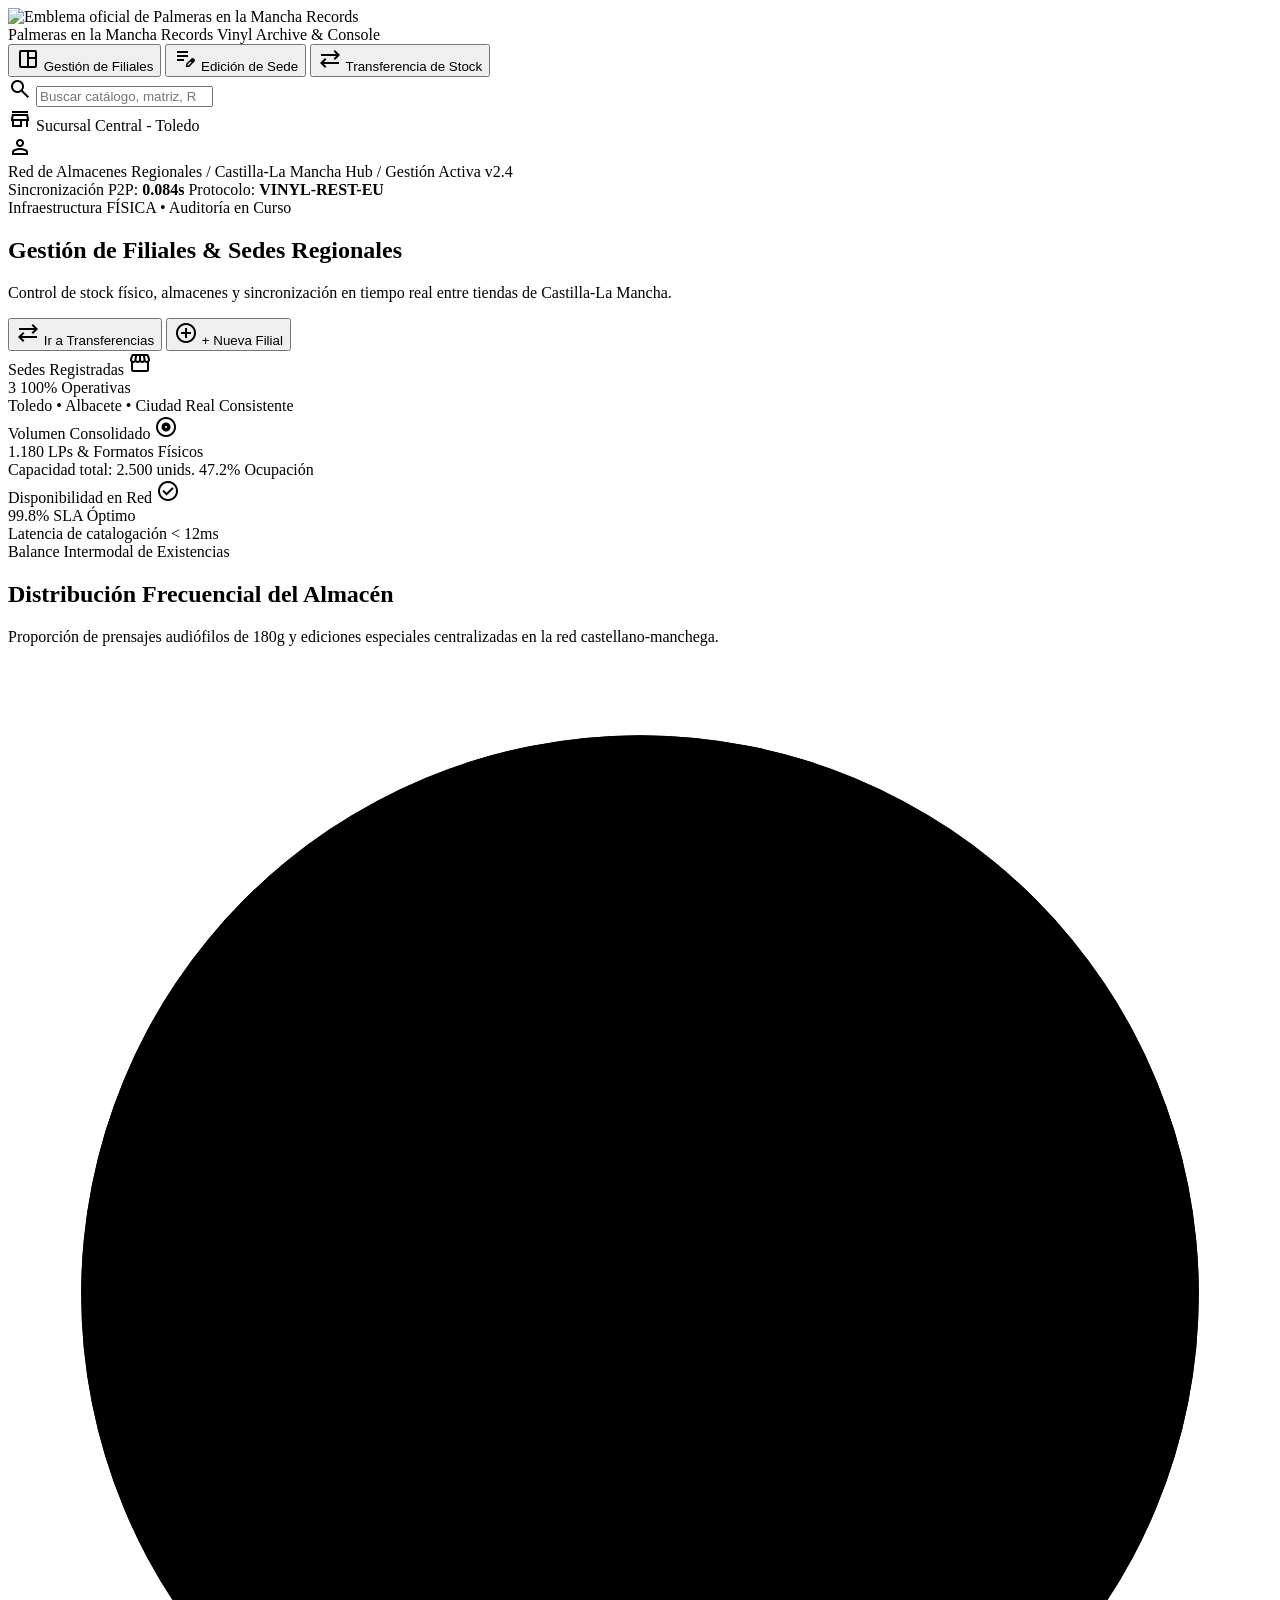
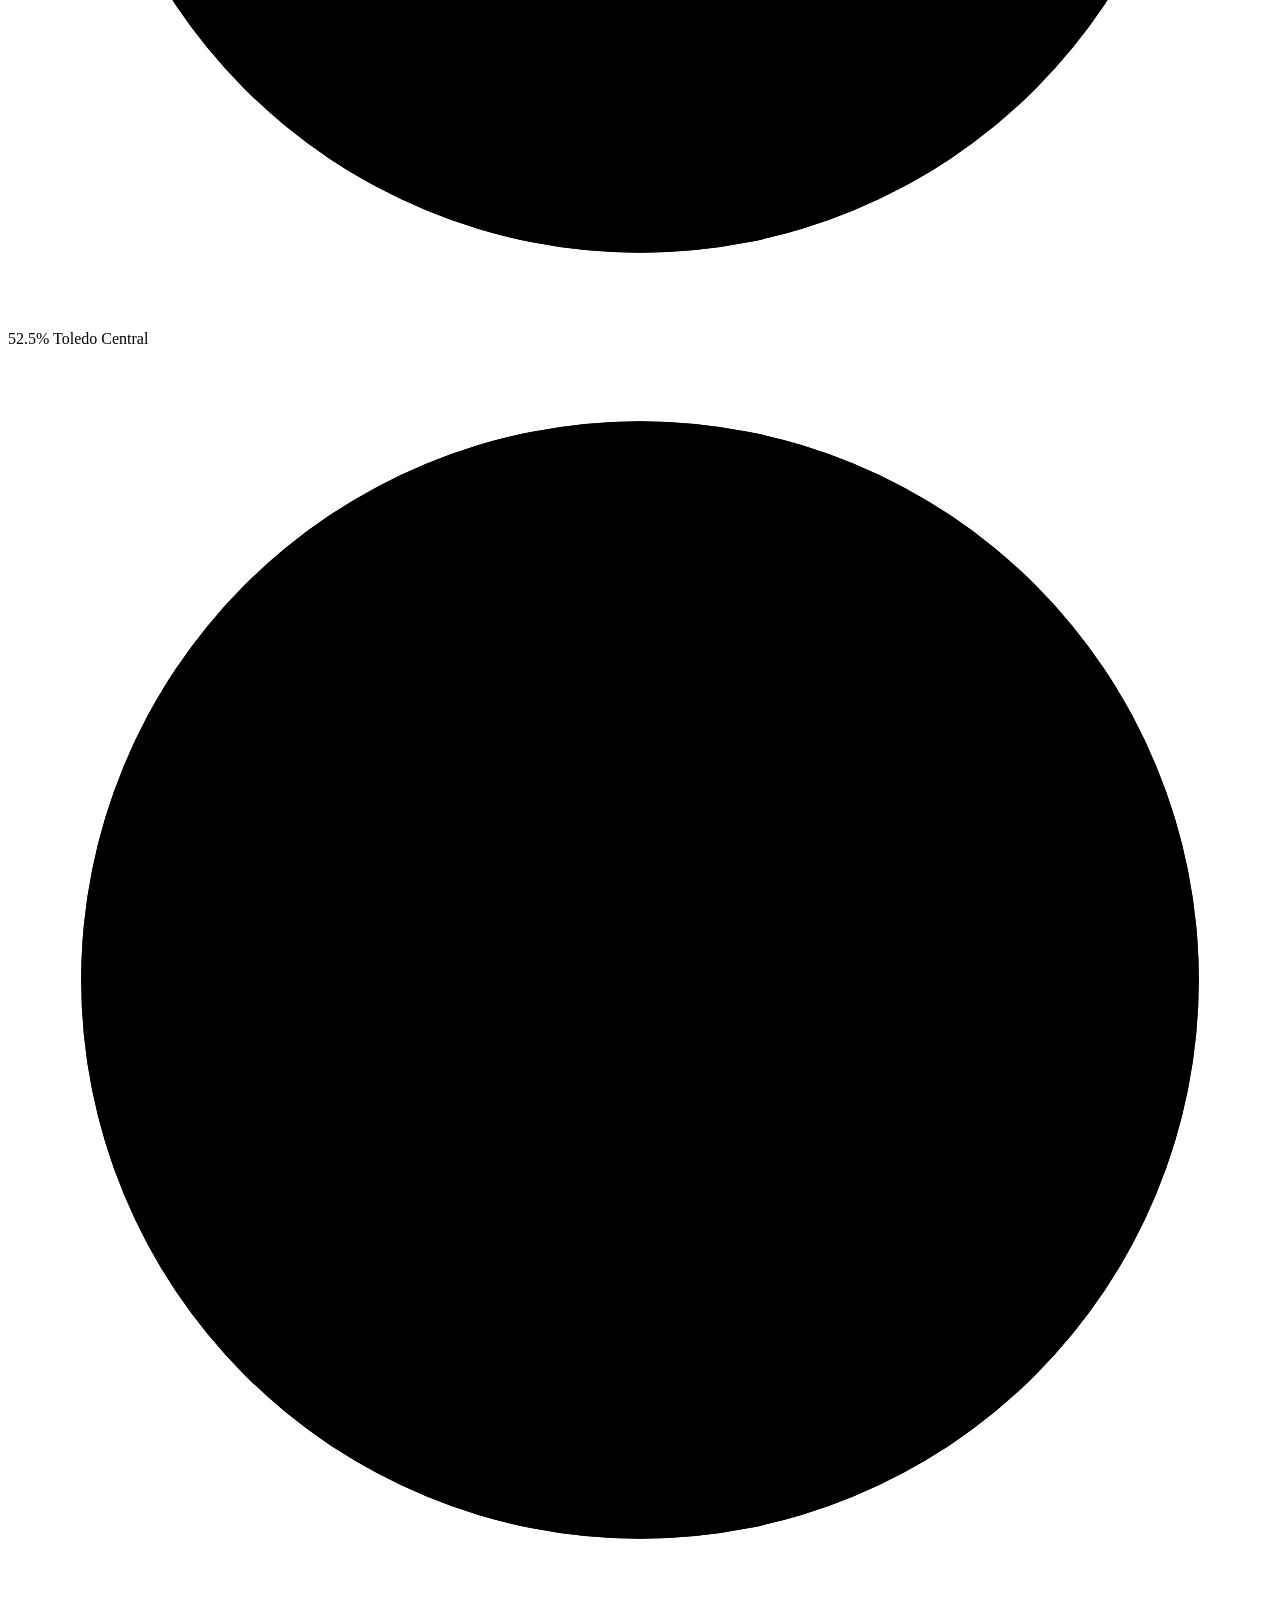
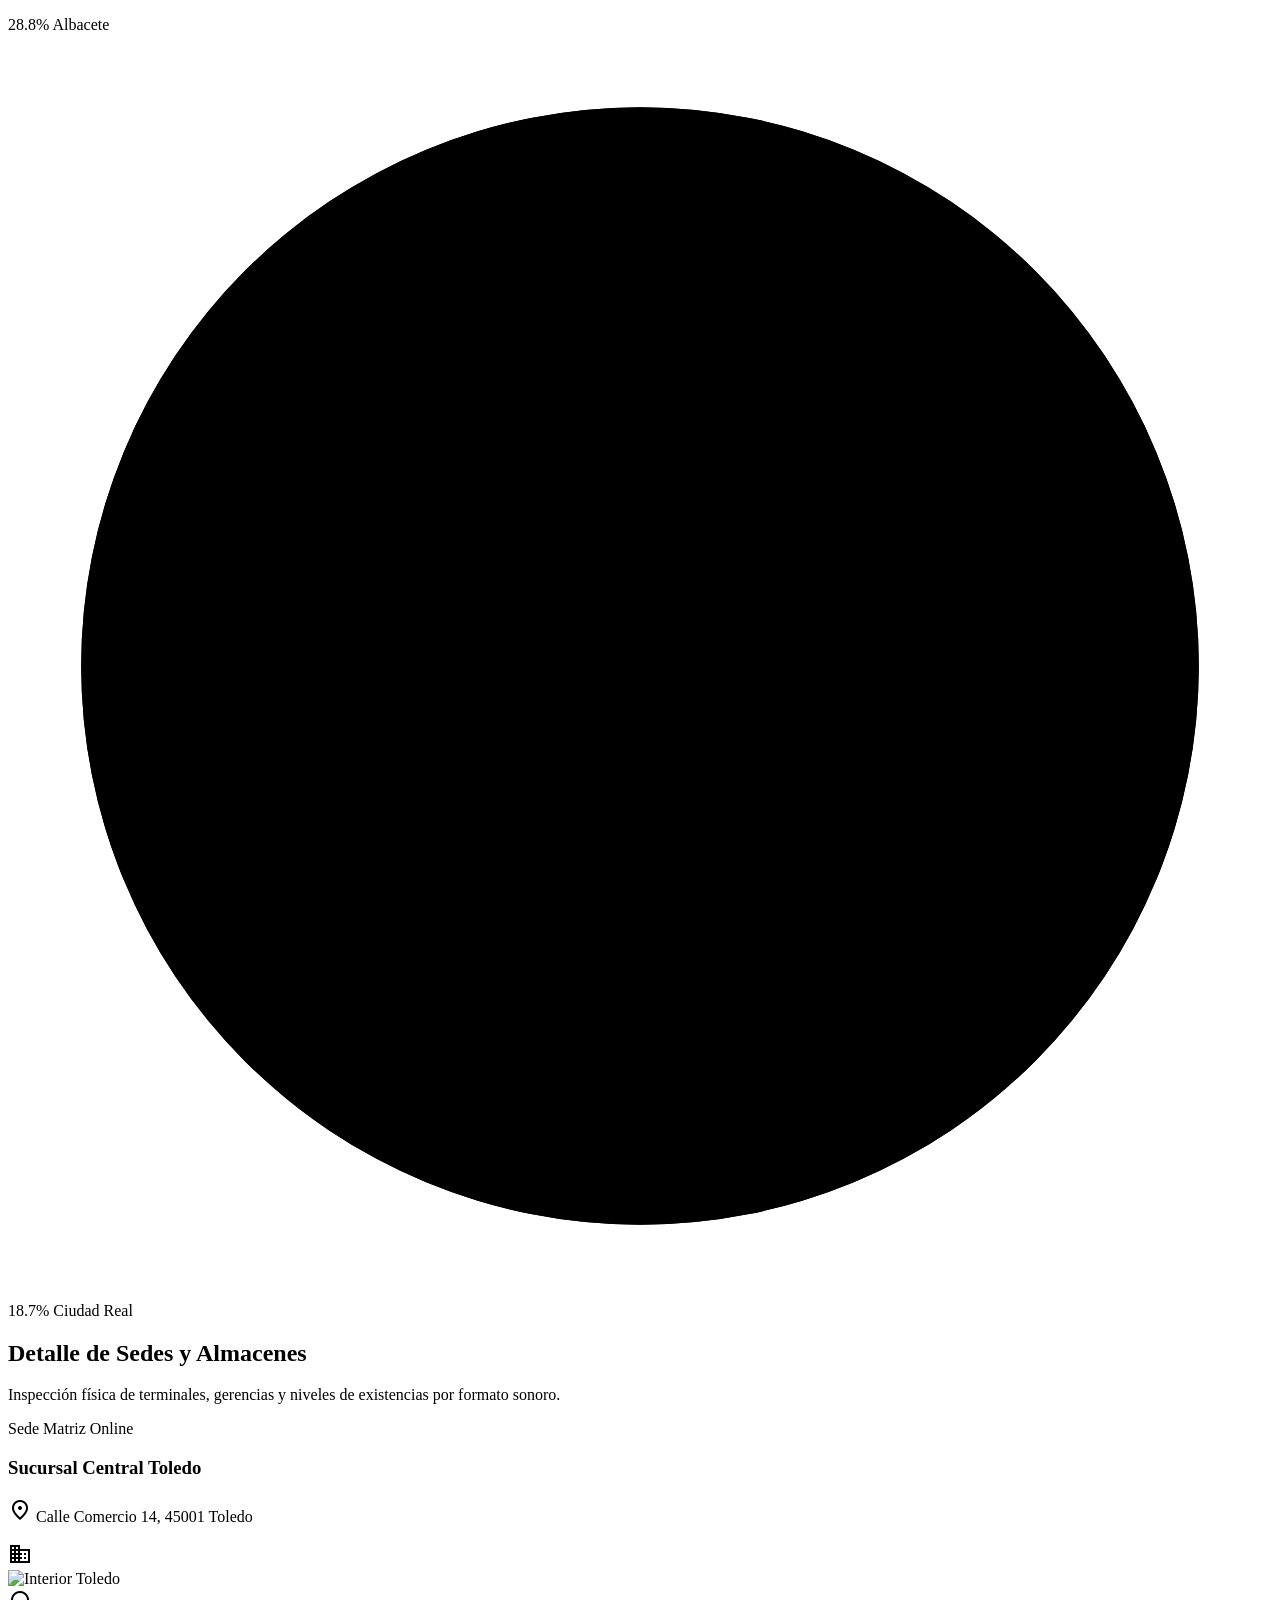
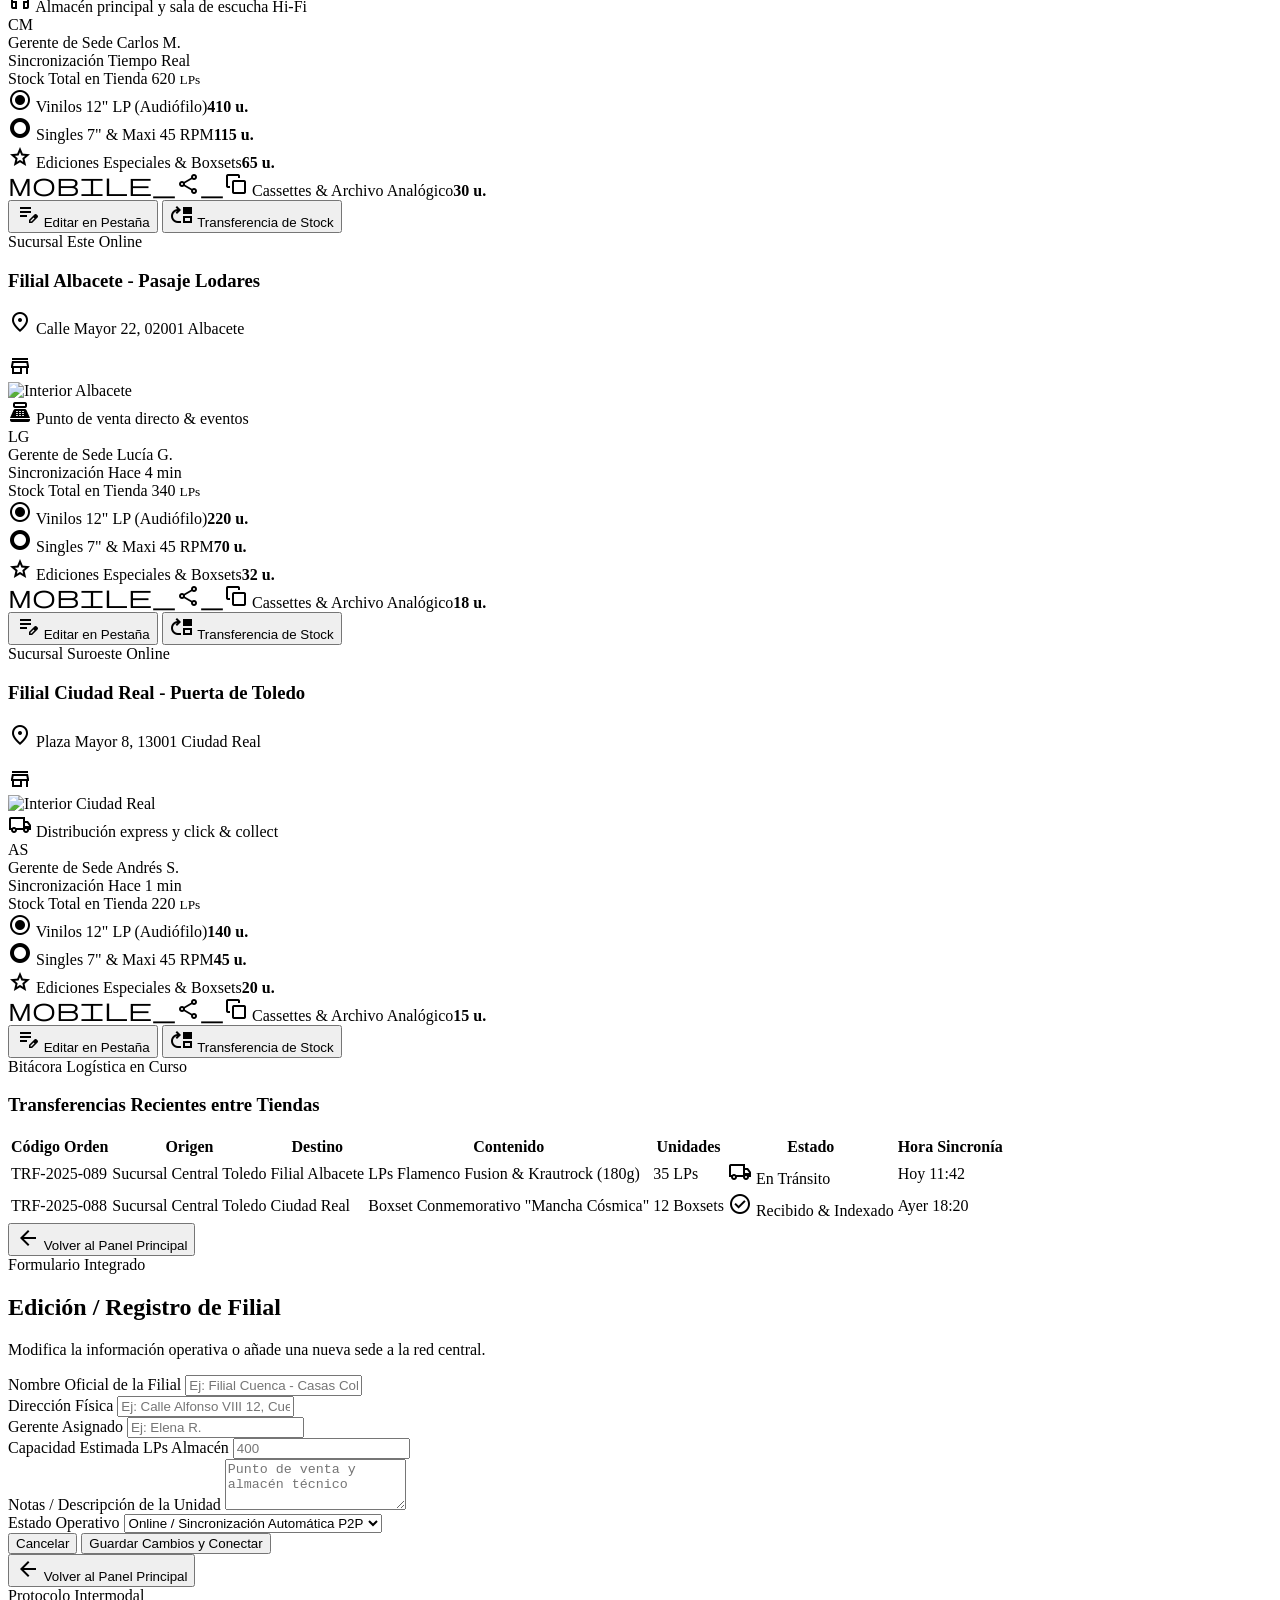
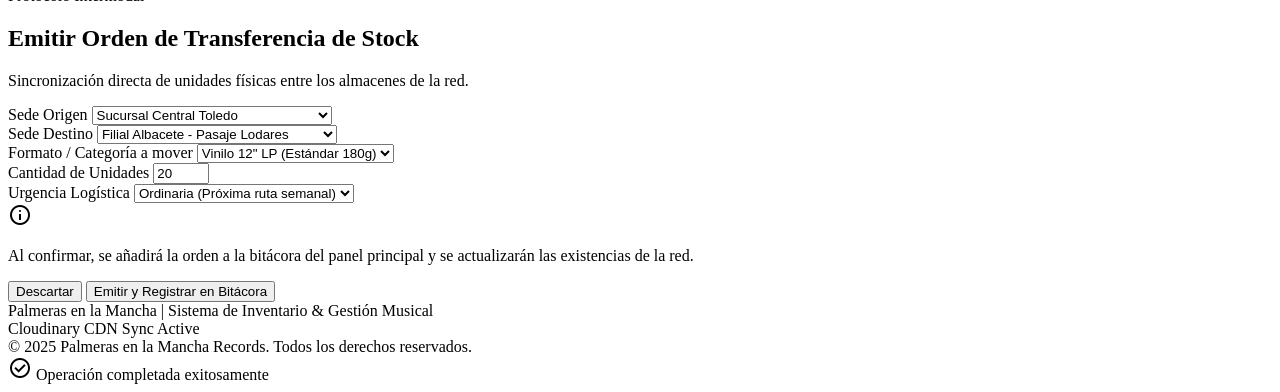
==== commit 9245837c: "fix: remove incorrect files and add correct ones" ====
--- a/index_2.html
+++ b/index_2.html
@@ -1,698 +1,554 @@
 <!DOCTYPE html>
 <html lang="es">
-
 <head>
-  <meta charset="utf-8" />
-  <meta name="viewport" content="width=device-width, initial-scale=1.0" />
+  <meta charset="utf-8"/>
+  <meta name="viewport" content="width=device-width, initial-scale=1.0"/>
   <title>Palmeras en la Mancha Records</title>
-
-  <!-- Fuentes -->
-  <link rel="preconnect" href="https://fonts.googleapis.com" />
-  <link rel="preconnect" href="https://fonts.gstatic.com" crossorigin="" />
-  <link
-    href="https://fonts.googleapis.com/css2?family=EB+Garamond:wght@400;500;700&family=Manrope:wght@400;500;700&family=JetBrains+Mono:wght@500;600&display=swap"
-    rel="stylesheet" />
-  <link
-    href="https://fonts.googleapis.com/css2?family=Material+Symbols+Outlined:opsz,wght,FILL,GRAD@20..48,100..700,0..1,-50..200"
-    rel="stylesheet" />
-
-  <!-- Estilos CSS -->
-  <link rel="stylesheet" href="css/styles2.css" />
+  <link rel="preconnect" href="https://fonts.googleapis.com"/>
+  <link rel="preconnect" href="https://fonts.gstatic.com" crossorigin=""/>
+  <link href="https://fonts.googleapis.com/css2?family=EB+Garamond:wght@400;500;600;700&family=Manrope:wght@400;500;600;700&display=swap" rel="stylesheet"/>
+  <link href="https://fonts.googleapis.com/css2?family=Material+Symbols+Outlined:opsz,wght,FILL,GRAD@20..48,100..700,0..1,-50..200" rel="stylesheet"/>
+  <link rel="stylesheet" href="css/styles.css"/>
 </head>
-
 <body>
 
-  <!-- Encabezado -->
+  <!-- Header principal -->
   <header class="main-header">
     <div class="header-container">
       <div class="brand-group">
-        <div class="brand-logo-container">
-          <img alt="Emblema oficial de Palmeras en la Mancha Records" class="brand-logo" src="images/logo.png" />
-          <div class="brand-titles">
-            <span class="brand-name">Palmeras en la Mancha Records</span>
+        <div class="brand-logo-wrapper">
+          <img alt="Emblema oficial de Palmeras en la Mancha Records" class="brand-logo" src="https://lh3.googleusercontent.com/aida/[base64]"/>
+          <div class="brand-text">
+            <span class="brand-title">Palmeras en la Mancha Records</span>
+            <span class="brand-subtitle">Vinyl Archive & Console</span>
           </div>
         </div>
         <nav class="main-nav">
-          <a class="nav-link active" href="#">Catálogo de Álbumes</a>
-          <a class="nav-link" href="#">Gestión de Filiales</a>
-          <a class="nav-link" href="#">Discográficas & Productoras</a>
-          <a class="nav-link" href="#">Ediciones de Álbumes</a>
+          <button class="nav-tab-btn active" data-target="view-dashboard">
+            <span class="material-symbols-outlined">space_dashboard</span>
+            <span>Gestión de Filiales</span>
+          </button>
+          <button class="nav-tab-btn" data-target="view-editor">
+            <span class="material-symbols-outlined">edit_note</span>
+            <span>Edición de Sede</span>
+          </button>
+          <button class="nav-tab-btn" data-target="view-transfer">
+            <span class="material-symbols-outlined">sync_alt</span>
+            <span>Transferencia de Stock</span>
+          </button>
         </nav>
       </div>
       <div class="header-actions">
-        <div class="header-search">
+        <div class="search-box">
           <span class="material-symbols-outlined search-icon">search</span>
-          <input class="header-search-input" placeholder="Buscar catálogo, matriz, RPM..." type="search" />
+          <input class="search-input" placeholder="Buscar catálogo, matriz, RPM..." type="search"/>
         </div>
         <div class="branch-badge">
-          <span class="material-symbols-outlined text-primary">store</span>
+          <span class="material-symbols-outlined">store</span>
           <span>Sucursal Central - Toledo</span>
         </div>
-        <button class="btn btn-primary" type="button">
-          <span class="material-symbols-outlined">add</span>
-          <span>Nuevo Lanzamiento</span>
-        </button>
+        <div class="user-avatar">
+          <span class="material-symbols-outlined">person</span>
+        </div>
       </div>
     </div>
   </header>
 
-  <!-- Contenido Principal -->
   <main class="main-content">
-
-    <!-- Banner de Notificación -->
-    <div class="top-banner">
-      <div class="banner-container">
-        <div class="banner-info">
-          <span class="pulse-dot"></span>
-          <span class="banner-title">PLANTA DE PRENSADO MADRID / GUADALAJARA:</span>
-          <span>Lote #PLM-2025-Q1 en inspección acústica estocástica (corte DMM Neumann VMS 80).</span>
-        </div>
-        <div class="banner-specs">
-          <span class="spec-tag">Tolerancia RIAA ±0.12dB</span>
-          <span class="spec-time">Horario de corte: 08:00 - 20:00 CET</span>
+    <div class="content-wrapper">
+      
+      <!-- Sub-header informativo -->
+      <div class="operational-strip">
+        <div class="strip-container">
+          <div class="strip-info">
+            <span class="pulse-dot"></span>
+            <span class="highlight-text">Red de Almacenes Regionales</span>
+            <span>/</span>
+            <span>Castilla-La Mancha Hub</span>
+            <span>/</span>
+            <span class="dark-text">Gestión Activa v2.4</span>
+          </div>
+          <div class="strip-metrics">
+            <span>Sincronización P2P: <strong>0.084s</strong></span>
+            <span>Protocolo: <strong>VINYL-REST-EU</strong></span>
+          </div>
         </div>
       </div>
-    </div>
-
-    <div class="content-wrapper">
-
-      <!-- Sección Encabezado del Archivo -->
-      <section class="section-hero">
-        <div class="hero-text">
-          <div class="hero-meta">
-            <span class="hero-badge">Archivo Técnico & Manufactura</span>
-            <span class="hero-rev">REV. 2025.04.12</span>
-          </div>
-          <h1 class="hero-title">Gestión de Ediciones & Tiradas Físicas</h1>
-          <p class="hero-description">
-            Control meticuloso de prensados de vinilo 180g virgin vinyl, formulaciones de color exclusivo, inserts
-            numerados a mano, boxsets de archivo y reediciones masterizadas desde cinta analógica original.
-          </p>
-        </div>
-        <div class="hero-actions">
-          <button class="btn btn-secondary" type="button">
-            <span class="material-symbols-outlined text-primary">download</span>
-            <span>Exportar Matriz RIAA (CSV)</span>
-          </button>
-          <button class="btn btn-primary" id="open-new-edition-tab" type="button">
-            <span class="material-symbols-outlined">add_circle</span>
-            <span>
-              <a href="new_edition_tab.html" target="_blank" rel="noopener noreferrer" class="text-link">Registrar Nueva Edición</a>
-            </span>
-          </button>
-        </div>
-      </section>
-
-      <!-- Métricas (Bento Tiles) -->
-      <section class="metrics-grid">
-        <div class="metric-card">
-          <div class="metric-header">
-            <span class="metric-label">Catálogo Físico Activo</span>
-            <div class="metric-icon-wrapper"><span class="material-symbols-outlined">album</span></div>
-          </div>
-          <div class="metric-body">
-            <div class="metric-value">48</div>
-            <div class="metric-subtext">Ediciones en circulación oficial</div>
-          </div>
-          <div class="metric-footer text-primary">
-            <strong>+4</strong> <span>lanzadas durante el último trimestre fiscal</span>
-          </div>
-        </div>
-
-        <div class="metric-card">
-          <div class="metric-header">
-            <span class="metric-label">Tiradas Limitadas</span>
-            <div class="metric-icon-wrapper bg-secondary"><span class="material-symbols-outlined">lock_clock</span>
-            </div>
-          </div>
-          <div class="metric-body">
-            <div class="metric-value">12</div>
-            <div class="metric-subtext">Tiradas limitadas activas & numeradas</div>
-          </div>
-          <div class="metric-footer text-tertiary">
-            <span class="material-symbols-outlined icon-sm">local_fire_department</span>
-            <span>3 con menos de 100 copias en almacén</span>
-          </div>
-        </div>
-
-        <div class="metric-card">
-          <div class="metric-header">
-            <span class="metric-label">Índice Acústico RIAA</span>
-            <div class="metric-icon-wrapper bg-primary-fixed"><span class="material-symbols-outlined">graphic_eq</span>
-            </div>
-          </div>
-          <div class="metric-body flex-between">
+
+      <div class="main-container">
+
+        <!-- ========================================== -->
+        <!-- PESTAÑA 1: PANEL PRINCIPAL (DASHBOARD)     -->
+        <!-- ========================================== -->
+        <section class="view-section active" id="view-dashboard">
+          <div class="page-title-section">
+            <div class="title-block">
+              <div class="meta-tag">
+                <span class="tag">Infraestructura FÍSICA</span>
+                <span class="bullet">•</span>
+                <span class="meta-text">Auditoría en Curso</span>
+              </div>
+              <h1 class="page-title">Gestión de Filiales & Sedes Regionales</h1>
+              <p class="page-subtitle">Control de stock físico, almacenes y sincronización en tiempo real entre tiendas de Castilla-La Mancha.</p>
+            </div>
+            <div class="action-buttons">
+              <button class="btn btn-secondary nav-trigger" data-target="view-transfer">
+                <span class="material-symbols-outlined">sync_alt</span>
+                <span>Ir a Transferencias</span>
+              </button>
+              <button class="btn btn-primary nav-trigger" data-target="view-editor" id="btn-new-branch">
+                <span class="material-symbols-outlined">add_circle</span>
+                <span>+ Nueva Filial</span>
+              </button>
+            </div>
+          </div>
+
+          <!-- Tarjetas de Métricas -->
+          <div class="metrics-grid">
+            <div class="metric-card">
+              <div class="metric-header">
+                <span class="metric-label">Sedes Registradas</span>
+                <span class="metric-icon-box"><span class="material-symbols-outlined">storefront</span></span>
+              </div>
+              <div class="metric-body">
+                <span class="metric-value">3</span>
+                <span class="badge badge-success">100% Operativas</span>
+              </div>
+              <div class="metric-footer">
+                <span>Toledo • Albacete • Ciudad Real</span>
+                <span class="status-ok">Consistente</span>
+              </div>
+            </div>
+
+            <div class="metric-card">
+              <div class="metric-header">
+                <span class="metric-label">Volumen Consolidado</span>
+                <span class="metric-icon-box"><span class="material-symbols-outlined">album</span></span>
+              </div>
+              <div class="metric-body">
+                <span class="metric-value">1.180</span>
+                <span class="subtext">LPs & Formatos Físicos</span>
+              </div>
+              <div class="metric-footer">
+                <span>Capacidad total: 2.500 unids.</span>
+                <span class="status-ok">47.2% Ocupación</span>
+              </div>
+              <div class="progress-bar-container">
+                <div class="progress-bar-fill" style="width: 47.2%"></div>
+              </div>
+            </div>
+
+            <div class="metric-card">
+              <div class="metric-header">
+                <span class="metric-label">Disponibilidad en Red</span>
+                <span class="metric-icon-box"><span class="material-symbols-outlined">check_circle</span></span>
+              </div>
+              <div class="metric-body">
+                <span class="metric-value">99.8%</span>
+                <span class="badge badge-success">SLA Óptimo</span>
+              </div>
+              <div class="metric-footer">
+                <span>Latencia de catalogación</span>
+                <span class="status-dark">&lt; 12ms</span>
+              </div>
+            </div>
+          </div>
+
+          <!-- Gráfico de distribución -->
+          <div class="distribution-card">
+            <div class="distribution-info">
+              <span class="section-label">Balance Intermodal de Existencias</span>
+              <h2 class="section-title">Distribución Frecuencial del Almacén</h2>
+              <p class="section-description">Proporción de prensajes audiófilos de 180g y ediciones especiales centralizadas en la red castellano-manchega.</p>
+            </div>
+            <div class="gauge-group">
+              <div class="gauge-item">
+                <svg class="gauge-svg" viewBox="0 0 36 36">
+                  <path class="gauge-bg" d="M18 2.0845 a 15.9155 15.9155 0 0 1 0 31.831 a 15.9155 15.9155 0 0 1 0 -31.831"></path>
+                  <path class="gauge-fill fill-primary" stroke-dasharray="52.5, 100" d="M18 2.0845 a 15.9155 15.9155 0 0 1 0 31.831 a 15.9155 15.9155 0 0 1 0 -31.831"></path>
+                </svg>
+                <div class="gauge-details">
+                  <span class="gauge-val">52.5%</span>
+                  <span class="gauge-lbl">Toledo Central</span>
+                </div>
+              </div>
+              <div class="gauge-item">
+                <svg class="gauge-svg" viewBox="0 0 36 36">
+                  <path class="gauge-bg" d="M18 2.0845 a 15.9155 15.9155 0 0 1 0 31.831 a 15.9155 15.9155 0 0 1 0 -31.831"></path>
+                  <path class="gauge-fill fill-secondary" stroke-dasharray="28.8, 100" d="M18 2.0845 a 15.9155 15.9155 0 0 1 0 31.831 a 15.9155 15.9155 0 0 1 0 -31.831"></path>
+                </svg>
+                <div class="gauge-details">
+                  <span class="gauge-val">28.8%</span>
+                  <span class="gauge-lbl">Albacete</span>
+                </div>
+              </div>
+              <div class="gauge-item">
+                <svg class="gauge-svg" viewBox="0 0 36 36">
+                  <path class="gauge-bg" d="M18 2.0845 a 15.9155 15.9155 0 0 1 0 31.831 a 15.9155 15.9155 0 0 1 0 -31.831"></path>
+                  <path class="gauge-fill fill-accent" stroke-dasharray="18.7, 100" d="M18 2.0845 a 15.9155 15.9155 0 0 1 0 31.831 a 15.9155 15.9155 0 0 1 0 -31.831"></path>
+                </svg>
+                <div class="gauge-details">
+                  <span class="gauge-val">18.7%</span>
+                  <span class="gauge-lbl">Ciudad Real</span>
+                </div>
+              </div>
+            </div>
+          </div>
+
+          <!-- Encabezado de tarjetas de Filiales -->
+          <div class="section-header">
             <div>
-              <div class="metric-value">98.5%</div>
-              <div class="metric-subtext">Calidad prensado & fondo silencioso</div>
-            </div>
-            <div class="gauge-chart">
-              <svg viewBox="0 0 36 36" class="gauge-svg">
-                <path class="gauge-bg"
-                  d="M18 2.0845 a 15.9155 15.9155 0 0 1 0 31.831 a 15.9155 15.9155 0 0 1 0 -31.831"></path>
-                <path class="gauge-fill"
-                  d="M18 2.0845 a 15.9155 15.9155 0 0 1 0 31.831 a 15.9155 15.9155 0 0 1 0 -31.831"></path>
-              </svg>
-              <span class="gauge-text">RIAA</span>
-            </div>
-          </div>
-          <div class="metric-footer text-outline font-mono">Ruido de fondo medio: &lt; -64 dBv</div>
-        </div>
-
-        <div class="metric-card">
-          <div class="metric-header">
-            <span class="metric-label">Cola de Prensado</span>
-            <div class="metric-icon-wrapper"><span class="material-symbols-outlined">precision_manufacturing</span>
-            </div>
-          </div>
-          <div class="metric-body">
-            <div class="metric-value">3</div>
-            <div class="metric-subtext">Re-prensados programados en cola</div>
-          </div>
-          <div class="metric-footer text-subtle">
-            <span class="dot-indicator"></span>
-            <span>PLM-114, PLM-072 y PLM-015 en galvanoplastia</span>
-          </div>
-        </div>
-      </section>
-
-      <!-- Barra de Filtros -->
-      <section class="filter-console">
-        <div class="filter-search-group">
-          <div class="search-input-container">
-            <span class="material-symbols-outlined search-icon">filter_list</span>
-            <input class="search-input" id="edition-search-input"
-              placeholder="Filtrar por título, matriz (PLM-...), formato..." type="text" />
-          </div>
-          <div class="format-controls">
-            <button class="filter-pill active" type="button">Todos (48)</button>
-            <button class="filter-pill" type="button">LP 12"</button>
-            <button class="filter-pill" type="button">Single 7"</button>
-            <button class="filter-pill" type="button">Boxset</button>
-            <button class="filter-pill" type="button">Cassette</button>
-            <button class="filter-pill" type="button">Test Pressing</button>
-          </div>
-        </div>
-        <div class="filter-selects-group">
-          <div class="select-wrapper">
-            <span class="select-label">Gramaje:</span>
-            <select class="custom-select">
-              <option>Todos los pesos</option>
-              <option>140g Standard</option>
-              <option selected>180g Virgin Audiophile</option>
-              <option>200g Ultra-Heavy</option>
-              <option>Cinta Magnética CrO2</option>
-            </select>
-          </div>
-          <div class="select-wrapper">
-            <span class="select-label">Disponibilidad:</span>
-            <select class="custom-select">
-              <option>Cualquier estado</option>
-              <option>En Distribución</option>
-              <option>Stock Regular</option>
-              <option>Sold Out / En Espera</option>
-              <option>Archivo / Subasta</option>
-            </select>
-          </div>
-          <button class="btn-icon" title="Restablecer filtros" type="button">
-            <span class="material-symbols-outlined">restart_alt</span>
-          </button>
-        </div>
-      </section>
-
-      <!-- Lista de Ediciones -->
-      <section class="editions-section">
-        <div class="section-header">
-          <div class="section-title-group">
-            <h2 class="section-title">Catálogo Maestro de Ediciones</h2>
-            <span class="catalog-badge">4 VARIANTES PRINCIPALES DESTACADAS</span>
-          </div>
-          <span class="sort-info">Ordenado por: Última modificación de inventario ↓</span>
-        </div>
-
-        <div class="editions-list" id="editions-container">
-          <!-- Item 1 -->
-          <article class="edition-card">
-            <div class="visual-container">
-              <div class="sleeve-mockup">
-                <img alt="Portada Viento de Levante"
-                  src="https://lh3.googleusercontent.com/aida-public/[base64]" />
-                <span class="badge-overlay">180g DLX</span>
-              </div>
-              <div class="vinyl-disc">
-                <div class="vinyl-marble"></div>
-                <div class="vinyl-groove-outer">
-                  <div class="vinyl-groove-inner">
-                    <div class="vinyl-label bg-primary">
-                      <span class="material-symbols-outlined icon-xs">spa</span>
-                      <span class="label-code">PLM-042</span>
+              <h2 class="section-heading">Detalle de Sedes y Almacenes</h2>
+              <p class="section-subheading">Inspección física de terminales, gerencias y niveles de existencias por formato sonoro.</p>
+            </div>
+          </div>
+
+          <!-- Rejilla de tarjetas de Filiales -->
+          <div class="branches-grid">
+            <!-- Sucursal Toledo -->
+            <div class="branch-card">
+              <div class="branch-card-content">
+                <div class="branch-header">
+                  <div>
+                    <div class="tag-group">
+                      <span class="tag-primary">Sede Matriz</span>
+                      <span class="status-online"><span class="dot-ping"></span> Online</span>
                     </div>
-                  </div>
-                </div>
-              </div>
-              <div class="visual-footer text-primary">
-                <span class="material-symbols-outlined icon-sm">palette</span>
-                <span>Mármol Azul & Blanco Opaque</span>
-              </div>
-            </div>
-
-            <div class="edition-details">
-              <div class="details-header">
-                <div class="meta-tags">
-                  <span class="tag tag-primary">LP 12" DELUXE</span>
-                  <span class="meta-code">MATRIZ: PLM-042-DLX</span>
-                  <span class="bullet">•</span>
-                  <span class="meta-engineer">LACQUER CUT: BERNIE G.</span>
-                </div>
-                <div class="status-pill status-active">
-                  <span class="status-dot"></span>
-                  <span>En distribución (84 copias restantes)</span>
-                </div>
-              </div>
-
-              <div class="album-info">
-                <h2 class="album-title">Viento de Levante & Silencios</h2>
-                <p class="album-artist">Orquesta Modular de Toledo & Sofía Alarcón</p>
-              </div>
-
-              <div class="specs-grid">
-                <div class="spec-item">
-                  <span class="spec-title">Tirada Oficial</span>
-                  <span class="spec-value">500 copias</span>
-                  <span class="spec-sub">Numeradas a mano en oro</span>
-                </div>
-                <div class="spec-item">
-                  <span class="spec-title">Gramaje & Material</span>
-                  <span class="spec-value">180g Virgin</span>
-                  <span class="spec-sub">Compuesto Neo-Pellet UE</span>
-                </div>
-                <div class="spec-item">
-                  <span class="spec-title">Velocidad / RPM</span>
-                  <span class="spec-value">33 ⅓ RPM</span>
-                  <span class="spec-sub">Mastering a medio corte</span>
-                </div>
-                <div class="spec-item">
-                  <span class="spec-title">PVP Recomendado</span>
-                  <span class="spec-value text-primary">34,50 €</span>
-                  <span class="spec-sub">Margen distrib.: 32%</span>
-                </div>
-              </div>
-
-              <div class="extras-list">
-                <span class="extras-label">Contenido de la Edición:</span>
-                <span class="extra-chip"><span class="material-symbols-outlined icon-sm text-primary">menu_book</span>
-                  Libreto 24 págs. papel munken</span>
-                <span class="extra-chip"><span class="material-symbols-outlined icon-sm text-primary">download</span>
-                  Tarjeta descarga WAV 24-bit / 96kHz</span>
-                <span class="extra-chip"><span class="material-symbols-outlined icon-sm text-primary">mail</span>
-                  Inserto fotográfico firmado</span>
-              </div>
-
-              <div class="edition-footer">
-                <div class="stock-progress">
-                  <div class="progress-labels">
-                    <span>Progreso de venta de la tirada:</span>
-                    <span class="progress-value">83.2% (416 / 500)</span>
-                  </div>
-                  <div class="progress-bar">
-                    <div class="progress-fill" style="width: 83.2%;"></div>
-                  </div>
-                </div>
-                <div class="card-actions">
-                  <button class="btn btn-secondary btn-sm btn-adjust-stock" type="button">
-                    <span class="material-symbols-outlined icon-sm">tune</span> Adjustar Stock
-                  </button>
-                  <button class="btn btn-secondary btn-sm btn-factory-sheet" type="button">
-                    <span class="material-symbols-outlined icon-sm">factory</span> Ficha de Fábrica
-                  </button>
-                  <button class="btn-icon text-primary" title="Editar Edición" type="button">
-                    <span class="material-symbols-outlined">edit_note</span>
-                  </button>
-                </div>
-              </div>
-            </div>
-          </article>
-
-          <!-- Item 2 -->
-          <article class="edition-card">
-            <div class="visual-container">
-              <div class="sleeve-mockup">
-                <img alt="Portada Llanura Modular"
-                  src="https://lh3.googleusercontent.com/aida-public/[base64]" />
-                <span class="badge-overlay">200g HEAVY</span>
-              </div>
-              <div class="vinyl-disc vinyl-black">
-                <div class="vinyl-groove-outer">
-                  <div class="vinyl-groove-inner">
-                    <div class="vinyl-label bg-surface-highest">
-                      <span class="material-symbols-outlined icon-xs text-primary">grid_4x4</span>
-                      <span class="label-code text-primary">PLM-089</span>
+                    <h3 class="branch-title">Sucursal Central Toledo</h3>
+                    <p class="branch-address"><span class="material-symbols-outlined">location_on</span> Calle Comercio 14, 45001 Toledo</p>
+                  </div>
+                  <div class="branch-icon"><span class="material-symbols-outlined">domain</span></div>
+                </div>
+                <div class="branch-image-wrapper">
+                  <img class="branch-image" alt="Interior Toledo" src="https://lh3.googleusercontent.com/aida-public/[base64]"/>
+                  <div class="image-overlay"></div>
+                  <div class="image-caption"><span class="material-symbols-outlined">headphones</span> <span>Almacén principal y sala de escucha Hi-Fi</span></div>
+                </div>
+                <div class="manager-strip">
+                  <div class="manager-info">
+                    <div class="avatar-initials">CM</div>
+                    <div class="manager-meta">
+                      <span class="meta-label">Gerente de Sede</span>
+                      <span class="manager-name">Carlos M.</span>
                     </div>
                   </div>
-                </div>
-              </div>
-              <div class="visual-footer text-subtle">
-                <span class="material-symbols-outlined icon-sm">radio_button_checked</span>
-                <span>Negro Carbón Audiófilo Prensado Pesado</span>
-              </div>
-            </div>
-
-            <div class="edition-details">
-              <div class="details-header">
-                <div class="meta-tags">
-                  <span class="tag tag-neutral">1ª TIRADA STANDARD</span>
-                  <span class="meta-code">MATRIZ: PLM-089-STD</span>
-                  <span class="bullet">•</span>
-                  <span class="meta-engineer">PRENSADO: MADRID VINYL CO.</span>
-                </div>
-                <div class="status-pill status-secondary">
-                  <span class="status-dot bg-secondary"></span>
-                  <span>Stock regular (310 copias)</span>
-                </div>
-              </div>
-
-              <div class="album-info">
-                <h2 class="album-title">Llanura Modular & Eco Solar</h2>
-                <p class="album-artist">Ensemble de Sintetizadores de La Mancha</p>
-              </div>
-
-              <div class="specs-grid">
-                <div class="spec-item">
-                  <span class="spec-title">Tirada Fabricada</span>
-                  <span class="spec-value">1.000 copias</span>
-                  <span class="spec-sub">1ª Edición Comercial</span>
-                </div>
-                <div class="spec-item">
-                  <span class="spec-title">Gramaje & Densidad</span>
-                  <span class="spec-value">200g Ultra-HD</span>
-                  <span class="spec-sub">Reducción de vibración armónica</span>
-                </div>
-                <div class="spec-item">
-                  <span class="spec-title">Velocidad / RPM</span>
-                  <span class="spec-value">33 ⅓ RPM</span>
-                  <span class="spec-sub">Grabación de surco ensanchado</span>
-                </div>
-                <div class="spec-item">
-                  <span class="spec-title">PVP Venta</span>
-                  <span class="spec-value text-primary">28,00 €</span>
-                  <span class="spec-sub">Margen distrib.: 28%</span>
-                </div>
-              </div>
-
-              <div class="extras-list">
-                <span class="extras-label">Especificaciones Pack:</span>
-                <span class="extra-chip"><span class="material-symbols-outlined icon-sm text-primary">folder_open</span>
-                  Carpeta Gatefold laminada mate</span>
-                <span class="extra-chip"><span class="material-symbols-outlined icon-sm text-primary">security</span>
-                  Funda interior antiestática de polietileno</span>
-              </div>
-
-              <div class="edition-footer">
-                <div class="stock-progress">
-                  <div class="progress-labels">
-                    <span>Progreso de distribución:</span>
-                    <span class="progress-value">69.0% (690 / 1.000)</span>
-                  </div>
-                  <div class="progress-bar">
-                    <div class="progress-fill bg-secondary" style="width: 69%;"></div>
-                  </div>
-                </div>
-                <div class="card-actions">
-                  <button class="btn btn-secondary btn-sm btn-adjust-stock" type="button">
-                    <span class="material-symbols-outlined icon-sm">tune</span> Ajustar Stock
-                  </button>
-                  <button class="btn btn-secondary btn-sm btn-factory-sheet" type="button">
-                    <span class="material-symbols-outlined icon-sm">factory</span> Ficha de Fábrica
-                  </button>
-                  <button class="btn-icon text-primary" title="Editar Edición" type="button">
-                    <span class="material-symbols-outlined">edit_note</span>
-                  </button>
-                </div>
-              </div>
-            </div>
-          </article>
-
-          <!-- Item 3 -->
-          <article class="edition-card">
-            <div class="visual-container">
-              <div class="sleeve-mockup">
-                <img alt="Portada Canto Rodado"
-                  src="https://lh3.googleusercontent.com/aida-public/[base64]" />
-                <span class="badge-overlay bg-error">SOLD OUT</span>
-              </div>
-              <div class="vinyl-disc vinyl-single">
-                <div class="vinyl-label bg-primary">
-                  <span class="label-code">45 RPM</span>
-                </div>
-              </div>
-              <div class="visual-footer text-error">
-                <span class="material-symbols-outlined icon-sm">history</span>
-                <span>Agotado / 2º prensado en galvanoplastia</span>
-              </div>
-            </div>
-
-            <div class="edition-details">
-              <div class="details-header">
-                <div class="meta-tags">
-                  <span class="tag tag-error">BOXSET ESPECIAL & CASSETTE</span>
-                  <span class="meta-code">MATRIZ: PLM-114-BOX</span>
-                  <span class="bullet">•</span>
-                  <span class="meta-engineer">CINTA: CrO2 TYPE II</span>
-                </div>
-                <div class="status-pill status-error">
-                  <span class="status-dot bg-error"></span>
-                  <span>Sold out / En espera de 2º prensado</span>
-                </div>
-              </div>
-
-              <div class="album-info">
-                <h2 class="album-title">Canto Rodado & Cencerradas</h2>
-                <p class="album-artist">Dúo de Percusión Ibérica & Microfónico Rural</p>
-              </div>
-
-              <div class="specs-grid">
-                <div class="spec-item">
-                  <span class="spec-title">Tirada Agotada</span>
-                  <span class="spec-value">300 unidades</span>
-                  <span class="spec-sub text-error">0 disponibles en almacén</span>
-                </div>
-                <div class="spec-item">
-                  <span class="spec-title">Formato Físico</span>
-                  <span class="spec-value">Cassette + 7"</span>
-                  <span class="spec-sub">Single 45 RPM vinilo translúcido</span>
-                </div>
-                <div class="spec-item">
-                  <span class="spec-title">Próxima Tirada (2ª)</span>
-                  <span class="spec-value text-primary">500 uds.</span>
-                  <span class="spec-sub">Entrega est.: Mayo 2025</span>
-                </div>
-                <div class="spec-item">
-                  <span class="spec-title">Precio de Caja</span>
-                  <span class="spec-value text-primary">42,00 €</span>
-                  <span class="spec-sub">Caja rígida entelada</span>
-                </div>
-              </div>
-
-              <div class="extras-list">
-                <span class="extras-label">Extras del Boxset:</span>
-                <span class="extra-chip"><span
-                    class="material-symbols-outlined icon-sm text-primary">mobile_share_stack</span> Cinta cromada con
-                  carátula serigrafiada</span>
-                <span class="extra-chip"><span
-                    class="material-symbols-outlined icon-sm text-primary">radio_button_checked</span> Vinilo 7" con
-                  pista inédita excluida del máster</span>
-              </div>
-
-              <div class="edition-footer">
-                <div class="stock-progress">
-                  <div class="progress-labels">
-                    <span>Estado de la reimpresión:</span>
-                    <span class="progress-value text-primary">Paso 2 de 4 (Corte de lacas)</span>
-                  </div>
-                  <div class="progress-bar">
-                    <div class="progress-fill" style="width: 45%;"></div>
-                  </div>
-                </div>
-                <div class="card-actions">
-                  <button class="btn btn-primary btn-sm" type="button">
-                    <span class="material-symbols-outlined icon-sm">priority_high</span> Aprobar 2ª Tirada
-                  </button>
-                  <button class="btn btn-secondary btn-sm btn-factory-sheet" type="button">
-                    <span class="material-symbols-outlined icon-sm">factory</span> Ficha de Fábrica
-                  </button>
-                </div>
-              </div>
-            </div>
-          </article>
-
-          <!-- Item 4 -->
-          <article class="edition-card">
-            <div class="visual-container">
-              <div class="sleeve-mockup sleeve-white">
-                <div class="sleeve-top font-mono">
-                  <span>PLANT TEST / NOT FOR SALE</span>
-                  <span class="material-symbols-outlined icon-sm">verified</span>
-                </div>
-                <div class="sleeve-center">
-                  <span class="title-tp">TEST PRESSING</span>
-                  <span class="code-tp">PLM-205-TP #14/50</span>
-                </div>
-                <div class="sleeve-bottom font-mono">
-                  <span>DATE: 2024-11-04</span>
-                  <span>ENGINEER: V.M.</span>
-                </div>
-              </div>
-              <div class="vinyl-disc">
-                <div class="vinyl-label bg-white text-dark">
-                  <span class="label-code">WHITE LABEL</span>
-                </div>
-              </div>
-              <div class="visual-footer text-tertiary">
-                <span class="material-symbols-outlined icon-sm">stars</span>
-                <span>Galleta blanca firmada por ingeniero</span>
-              </div>
-            </div>
-
-            <div class="edition-details">
-              <div class="details-header">
-                <div class="meta-tags">
-                  <span class="tag tag-tertiary">TEST PRESSING OFICIAL (TP)</span>
-                  <span class="meta-code">MATRIZ: PLM-205-TP</span>
-                  <span class="bullet">•</span>
-                  <span class="meta-engineer">RUN-OUT: "PALMERAS-205-A1"</span>
-                </div>
-                <div class="status-pill status-neutral">
-                  <span class="status-dot bg-tertiary"></span>
-                  <span>Archivo histórico / Subasta benéfica</span>
-                </div>
-              </div>
-
-              <div class="album-info">
-                <h2 class="album-title">Surcos de Esparto & Cuerda</h2>
-                <p class="album-artist">Cuarteto de Cuerda Manchego & Sintetizador Buchla</p>
-              </div>
-
-              <div class="specs-grid">
-                <div class="spec-item">
-                  <span class="spec-title">Tirada Estricta</span>
-                  <span class="spec-value">50 copias</span>
-                  <span class="spec-sub">No re-prensable</span>
-                </div>
-                <div class="spec-item">
-                  <span class="spec-title">Gramaje & Matriz</span>
-                  <span class="spec-value">180g Virgin</span>
-                  <span class="spec-sub">Primer prensado directo</span>
-                </div>
-                <div class="spec-item">
-                  <span class="spec-title">Certificado</span>
-                  <span class="spec-value text-primary">COA Holográfico</span>
-                  <span class="spec-sub">Firmado por masterizador</span>
-                </div>
-                <div class="spec-item">
-                  <span class="spec-title">Valor Catálogo</span>
-                  <span class="spec-value text-primary">120,00 €</span>
-                  <span class="spec-sub">Índice Discogs: ↑ 14%</span>
-                </div>
-              </div>
-
-              <div class="extras-list">
-                <span class="extras-label">Condición de Archivo:</span>
-                <span class="extra-chip"><span class="material-symbols-outlined icon-sm text-primary">description</span>
-                  Hoja de aprobación técnica de corte firmada</span>
-                <span class="extra-chip"><span class="material-symbols-outlined icon-sm text-primary">lock</span> Copias
-                  #01 a #10 resguardadas en caja fuerte</span>
-              </div>
-
-              <div class="edition-footer">
-                <div class="archive-note">
-                  <span class="material-symbols-outlined icon-sm text-primary">info</span>
-                  <span>12 copias asignadas a subasta anual. 8 copias en archivo institucional.</span>
-                </div>
-                <div class="card-actions">
-                  <button class="btn btn-secondary btn-sm" type="button">
-                    <span class="material-symbols-outlined icon-sm">inventory_2</span> Asignar a Bóveda
-                  </button>
-                  <button class="btn btn-secondary btn-sm btn-factory-sheet" type="button">
-                    <span class="material-symbols-outlined icon-sm">factory</span> Ficha de Fábrica
-                  </button>
-                  <button class="btn-icon text-primary" title="Editar Edición" type="button">
-                    <span class="material-symbols-outlined">edit_note</span>
-                  </button>
-                </div>
-              </div>
-            </div>
-          </article>
-        </div>
-      </section>
-
-      <!-- Bloques Informativos de Fábrica -->
-      <section class="factory-specs-grid">
-        <div class="factory-card">
-          <div>
-            <div class="factory-card-header">
-              <span class="spec-tag-title text-primary">Estándar de Prensado</span>
-              <span class="material-symbols-outlined text-primary">equalizer</span>
-            </div>
-            <h3 class="factory-title">Normativa RIAA & DMM Neumann</h3>
-            <p class="factory-desc">
-              Todas las lacas maestras de Palmeras en la Mancha se cortan en cobre puro mediante Direct Metal Mastering
-              (DMM) para preservar agudos hasta 22.000 Hz sin efecto memoria de vinilo reciclado.
-            </p>
-          </div>
-          <div class="factory-footer">
-            <span>Tolerancia de surco: 0.002 mm</span>
-            <span class="text-primary font-semibold">Certificado ISO-9001 Acústico</span>
-          </div>
-        </div>
-
-        <div class="factory-card">
-          <div>
-            <div class="factory-card-header">
-              <span class="spec-tag-title text-secondary">Monitoreo de Planta</span>
-              <span class="material-symbols-outlined text-secondary">sensors</span>
-            </div>
-            <h3 class="factory-title">Turnos de Galvanoplastia</h3>
-            <p class="factory-desc">
-              Baño galvánico de níquel a 42°C para matriz padre (Father) e hijos (Mother / Stampers). Capacidad máxima
-              diaria: 6 pares de stampers por prensa hidráulica Toolex Alpha.
-            </p>
-          </div>
-          <div class="factory-footer">
-            <span>Stamper lifespan: 1.000 presiones</span>
-            <span class="text-secondary font-semibold">Estado: Operativo 100%</span>
-          </div>
-        </div>
-
-        <div class="factory-card card-highlight">
-          <div>
-            <div class="factory-card-header">
-              <span class="spec-tag-title font-mono uppercase">Despacho Logístico</span>
-              <span class="material-symbols-outlined">local_shipping</span>
-            </div>
-            <h3 class="factory-title">Embalaje Especial Palmeras</h3>
-            <p class="factory-desc">
-              Cajas reforzadas de cartón corrugado triple canal con esquineras de alta densidad para evitar 'seam
-              splits' durante el envío a filiales y coleccionistas suscriptores.
-            </p>
-          </div>
-          <div class="factory-footer border-transparent">
-            <span>Envío certificado UE</span>
-            <button class="btn btn-light btn-sm" type="button">Guía de Embalaje</button>
-          </div>
-        </div>
-      </section>
+                  <div class="sync-info">
+                    <span class="meta-label">Sincronización</span>
+                    <span class="sync-status">Tiempo Real</span>
+                  </div>
+                </div>
+                <div class="stock-total-row">
+                  <span class="stock-label">Stock Total en Tienda</span>
+                  <span class="stock-value">620 <small>LPs</small></span>
+                </div>
+                <div class="format-list">
+                  <div class="format-item"><span><span class="material-symbols-outlined">radio_button_checked</span> Vinilos 12" LP (Audiófilo)</span><strong>410 u.</strong></div>
+                  <div class="format-item"><span><span class="material-symbols-outlined">trip_origin</span> Singles 7" & Maxi 45 RPM</span><strong>115 u.</strong></div>
+                  <div class="format-item"><span><span class="material-symbols-outlined">star</span> Ediciones Especiales & Boxsets</span><strong>65 u.</strong></div>
+                  <div class="format-item"><span><span class="material-symbols-outlined">mobile_share_stack</span> Cassettes & Archivo Analógico</span><strong>30 u.</strong></div>
+                </div>
+              </div>
+              <div class="branch-card-footer">
+                <button class="btn btn-muted btn-edit-tab" data-name="Sucursal Central Toledo" data-address="Calle Comercio 14, 45001 Toledo" data-manager="Carlos M." data-capacity="620" data-notes="Almacén principal y sala de escucha">
+                  <span class="material-symbols-outlined">edit_note</span> <span>Editar en Pestaña</span>
+                </button>
+                <button class="btn btn-action-full btn-transfer-tab" data-origin="Sucursal Central Toledo">
+                  <span class="material-symbols-outlined">move_up</span> <span>Transferencia de Stock</span>
+                </button>
+              </div>
+            </div>
+
+            <!-- Sucursal Albacete -->
+            <div class="branch-card">
+              <div class="branch-card-content">
+                <div class="branch-header">
+                  <div>
+                    <div class="tag-group">
+                      <span class="tag-secondary">Sucursal Este</span>
+                      <span class="status-online"><span class="dot-static"></span> Online</span>
+                    </div>
+                    <h3 class="branch-title">Filial Albacete - Pasaje Lodares</h3>
+                    <p class="branch-address"><span class="material-symbols-outlined">location_on</span> Calle Mayor 22, 02001 Albacete</p>
+                  </div>
+                  <div class="branch-icon"><span class="material-symbols-outlined">store</span></div>
+                </div>
+                <div class="branch-image-wrapper">
+                  <img class="branch-image" alt="Interior Albacete" src="https://lh3.googleusercontent.com/aida-public/[base64]"/>
+                  <div class="image-overlay"></div>
+                  <div class="image-caption"><span class="material-symbols-outlined">point_of_sale</span> <span>Punto de venta directo & eventos</span></div>
+                </div>
+                <div class="manager-strip">
+                  <div class="manager-info">
+                    <div class="avatar-initials">LG</div>
+                    <div class="manager-meta">
+                      <span class="meta-label">Gerente de Sede</span>
+                      <span class="manager-name">Lucía G.</span>
+                    </div>
+                  </div>
+                  <div class="sync-info">
+                    <span class="meta-label">Sincronización</span>
+                    <span class="sync-status">Hace 4 min</span>
+                  </div>
+                </div>
+                <div class="stock-total-row">
+                  <span class="stock-label">Stock Total en Tienda</span>
+                  <span class="stock-value">340 <small>LPs</small></span>
+                </div>
+                <div class="format-list">
+                  <div class="format-item"><span><span class="material-symbols-outlined">radio_button_checked</span> Vinilos 12" LP (Audiófilo)</span><strong>220 u.</strong></div>
+                  <div class="format-item"><span><span class="material-symbols-outlined">trip_origin</span> Singles 7" & Maxi 45 RPM</span><strong>70 u.</strong></div>
+                  <div class="format-item"><span><span class="material-symbols-outlined">star</span> Ediciones Especiales & Boxsets</span><strong>32 u.</strong></div>
+                  <div class="format-item"><span><span class="material-symbols-outlined">mobile_share_stack</span> Cassettes & Archivo Analógico</span><strong>18 u.</strong></div>
+                </div>
+              </div>
+              <div class="branch-card-footer">
+                <button class="btn btn-muted btn-edit-tab" data-name="Filial Albacete - Pasaje Lodares" data-address="Calle Mayor 22, 02001 Albacete" data-manager="Lucía G." data-capacity="340" data-notes="Punto de venta y eventos">
+                  <span class="material-symbols-outlined">edit_note</span> <span>Editar en Pestaña</span>
+                </button>
+                <button class="btn btn-action-full btn-transfer-tab" data-origin="Filial Albacete - Pasaje Lodares">
+                  <span class="material-symbols-outlined">move_up</span> <span>Transferencia de Stock</span>
+                </button>
+              </div>
+            </div>
+
+            <!-- Sucursal Ciudad Real -->
+            <div class="branch-card">
+              <div class="branch-card-content">
+                <div class="branch-header">
+                  <div>
+                    <div class="tag-group">
+                      <span class="tag-secondary">Sucursal Suroeste</span>
+                      <span class="status-online"><span class="dot-static"></span> Online</span>
+                    </div>
+                    <h3 class="branch-title">Filial Ciudad Real - Puerta de Toledo</h3>
+                    <p class="branch-address"><span class="material-symbols-outlined">location_on</span> Plaza Mayor 8, 13001 Ciudad Real</p>
+                  </div>
+                  <div class="branch-icon"><span class="material-symbols-outlined">store</span></div>
+                </div>
+                <div class="branch-image-wrapper">
+                  <img class="branch-image" alt="Interior Ciudad Real" src="https://lh3.googleusercontent.com/aida-public/[base64]"/>
+                  <div class="image-overlay"></div>
+                  <div class="image-caption"><span class="material-symbols-outlined">local_shipping</span> <span>Distribución express y click & collect</span></div>
+                </div>
+                <div class="manager-strip">
+                  <div class="manager-info">
+                    <div class="avatar-initials">AS</div>
+                    <div class="manager-meta">
+                      <span class="meta-label">Gerente de Sede</span>
+                      <span class="manager-name">Andrés S.</span>
+                    </div>
+                  </div>
+                  <div class="sync-info">
+                    <span class="meta-label">Sincronización</span>
+                    <span class="sync-status">Hace 1 min</span>
+                  </div>
+                </div>
+                <div class="stock-total-row">
+                  <span class="stock-label">Stock Total en Tienda</span>
+                  <span class="stock-value">220 <small>LPs</small></span>
+                </div>
+                <div class="format-list">
+                  <div class="format-item"><span><span class="material-symbols-outlined">radio_button_checked</span> Vinilos 12" LP (Audiófilo)</span><strong>140 u.</strong></div>
+                  <div class="format-item"><span><span class="material-symbols-outlined">trip_origin</span> Singles 7" & Maxi 45 RPM</span><strong>45 u.</strong></div>
+                  <div class="format-item"><span><span class="material-symbols-outlined">star</span> Ediciones Especiales & Boxsets</span><strong>20 u.</strong></div>
+                  <div class="format-item"><span><span class="material-symbols-outlined">mobile_share_stack</span> Cassettes & Archivo Analógico</span><strong>15 u.</strong></div>
+                </div>
+              </div>
+              <div class="branch-card-footer">
+                <button class="btn btn-muted btn-edit-tab" data-name="Filial Ciudad Real - Puerta de Toledo" data-address="Plaza Mayor 8, 13001 Ciudad Real" data-manager="Andrés S." data-capacity="220" data-notes="Distribución express">
+                  <span class="material-symbols-outlined">edit_note</span> <span>Editar en Pestaña</span>
+                </button>
+                <button class="btn btn-action-full btn-transfer-tab" data-origin="Filial Ciudad Real - Puerta de Toledo">
+                  <span class="material-symbols-outlined">move_up</span> <span>Transferencia de Stock</span>
+                </button>
+              </div>
+            </div>
+          </div>
+
+          <!-- Tabla de bitácora -->
+          <div class="table-card">
+            <div class="table-card-header">
+              <div>
+                <span class="section-label">Bitácora Logística en Curso</span>
+                <h3 class="section-title">Transferencias Recientes entre Tiendas</h3>
+              </div>
+            </div>
+            <div class="table-responsive">
+              <table class="data-table">
+                <thead>
+                  <tr>
+                    <th>Código Orden</th>
+                    <th>Origen</th>
+                    <th>Destino</th>
+                    <th>Contenido</th>
+                    <th>Unidades</th>
+                    <th>Estado</th>
+                    <th class="text-right">Hora Sincronía</th>
+                  </tr>
+                </thead>
+                <tbody id="transfer-table-body">
+                  <tr>
+                    <td class="col-code">TRF-2025-089</td>
+                    <td class="col-highlight">Sucursal Central Toledo</td>
+                    <td>Filial Albacete</td>
+                    <td class="col-muted">LPs Flamenco Fusion & Krautrock (180g)</td>
+                    <td class="col-bold">35 LPs</td>
+                    <td><span class="badge badge-info"><span class="material-symbols-outlined">local_shipping</span> En Tránsito</span></td>
+                    <td class="text-right col-muted">Hoy 11:42</td>
+                  </tr>
+                  <tr>
+                    <td class="col-code">TRF-2025-088</td>
+                    <td class="col-highlight">Sucursal Central Toledo</td>
+                    <td>Ciudad Real</td>
+                    <td class="col-muted">Boxset Conmemorativo "Mancha Cósmica"</td>
+                    <td class="col-bold">12 Boxsets</td>
+                    <td><span class="badge badge-success"><span class="material-symbols-outlined">check_circle</span> Recibido & Indexado</span></td>
+                    <td class="text-right col-muted">Ayer 18:20</td>
+                  </tr>
+                </tbody>
+              </table>
+            </div>
+          </div>
+        </section>
+
+        <!-- ========================================== -->
+        <!-- PESTAÑA 2: FORMULARIO EDICIÓN DE SEDE     -->
+        <!-- ========================================== -->
+        <section class="view-section" id="view-editor">
+          <div class="tab-page-header">
+            <button class="btn btn-muted nav-trigger" data-target="view-dashboard">
+              <span class="material-symbols-outlined">arrow_back</span>
+              <span>Volver al Panel Principal</span>
+            </button>
+            <div class="title-block">
+              <span class="meta-tag"><span class="tag">Formulario Integrado</span></span>
+              <h1 class="page-title" id="editor-page-title">Edición / Registro de Filial</h1>
+              <p class="page-subtitle">Modifica la información operativa o añade una nueva sede a la red central.</p>
+            </div>
+          </div>
+
+          <div class="form-card">
+            <form id="branch-edit-form">
+              <div class="form-grid">
+                <div class="form-group full-width">
+                  <label for="form-branch-name">Nombre Oficial de la Filial</label>
+                  <input class="form-input" id="form-branch-name" placeholder="Ej: Filial Cuenca - Casas Colgadas" required type="text"/>
+                </div>
+                <div class="form-group full-width">
+                  <label for="form-branch-address">Dirección Física</label>
+                  <input class="form-input" id="form-branch-address" placeholder="Ej: Calle Alfonso VIII 12, Cuenca" required type="text"/>
+                </div>
+                <div class="form-group">
+                  <label for="form-branch-manager">Gerente Asignado</label>
+                  <input class="form-input" id="form-branch-manager" placeholder="Ej: Elena R." required type="text"/>
+                </div>
+                <div class="form-group">
+                  <label for="form-branch-capacity">Capacidad Estimada LPs Almacén</label>
+                  <input class="form-input" id="form-branch-capacity" placeholder="400" required type="number"/>
+                </div>
+                <div class="form-group full-width">
+                  <label for="form-branch-notes">Notas / Descripción de la Unidad</label>
+                  <textarea class="form-input" id="form-branch-notes" rows="3" placeholder="Punto de venta y almacén técnico"></textarea>
+                </div>
+                <div class="form-group full-width">
+                  <label for="form-branch-status">Estado Operativo</label>
+                  <select class="form-input" id="form-branch-status">
+                    <option value="online">Online / Sincronización Automática P2P</option>
+                    <option value="audit">En Auditoría Física de Inventario</option>
+                    <option value="maintenance">Mantenimiento de Servidor Local</option>
+                  </select>
+                </div>
+              </div>
+              <div class="form-actions">
+                <button class="btn btn-muted nav-trigger" data-target="view-dashboard" type="button">Cancelar</button>
+                <button class="btn btn-primary" type="submit">Guardar Cambios y Conectar</button>
+              </div>
+            </form>
+          </div>
+        </section>
+
+        <!-- ========================================== -->
+        <!-- PESTAÑA 3: TRANSFERENCIA DE STOCK         -->
+        <!-- ========================================== -->
+        <section class="view-section" id="view-transfer">
+          <div class="tab-page-header">
+            <button class="btn btn-muted nav-trigger" data-target="view-dashboard">
+              <span class="material-symbols-outlined">arrow_back</span>
+              <span>Volver al Panel Principal</span>
+            </button>
+            <div class="title-block">
+              <span class="meta-tag"><span class="tag">Protocolo Intermodal</span></span>
+              <h1 class="page-title">Emitir Orden de Transferencia de Stock</h1>
+              <p class="page-subtitle">Sincronización directa de unidades físicas entre los almacenes de la red.</p>
+            </div>
+          </div>
+
+          <div class="form-card">
+            <form id="transfer-form">
+              <div class="form-grid">
+                <div class="form-group">
+                  <label for="transfer-origin">Sede Origen</label>
+                  <select class="form-input" id="transfer-origin">
+                    <option value="Sucursal Central Toledo">Sucursal Central Toledo</option>
+                    <option value="Filial Albacete - Pasaje Lodares">Filial Albacete - Pasaje Lodares</option>
+                    <option value="Filial Ciudad Real - Puerta de Toledo">Filial Ciudad Real - Puerta de Toledo</option>
+                  </select>
+                </div>
+                <div class="form-group">
+                  <label for="transfer-target">Sede Destino</label>
+                  <select class="form-input" id="transfer-target">
+                    <option value="Filial Albacete - Pasaje Lodares">Filial Albacete - Pasaje Lodares</option>
+                    <option value="Sucursal Central Toledo">Sucursal Central Toledo</option>
+                    <option value="Filial Ciudad Real - Puerta de Toledo">Filial Ciudad Real - Puerta de Toledo</option>
+                  </select>
+                </div>
+                <div class="form-group full-width">
+                  <label for="transfer-format">Formato / Categoría a mover</label>
+                  <select class="form-input" id="transfer-format">
+                    <option value="LPs Flamenco Fusion & Krautrock (180g)">Vinilo 12" LP (Estándar 180g)</option>
+                    <option value="Singles 7&quot; &amp; Maxi 45 RPM">Singles 7" & Maxi 45 RPM</option>
+                    <option value="Boxset Conmemorativo &quot;Mancha Cósmica&quot;">Boxset / Deluxe Editions</option>
+                    <option value="Cassettes / Archivo Histórico">Cassettes / Archivo Histórico</option>
+                  </select>
+                </div>
+                <div class="form-group">
+                  <label for="transfer-amount">Cantidad de Unidades</label>
+                  <input class="form-input" id="transfer-amount" max="200" min="1" required type="number" value="20"/>
+                </div>
+                <div class="form-group">
+                  <label for="transfer-urgency">Urgencia Logística</label>
+                  <select class="form-input" id="transfer-urgency">
+                    <option value="Ordinaria">Ordinaria (Próxima ruta semanal)</option>
+                    <option value="Express">Express 24h (Sincronía Urgente)</option>
+                  </select>
+                </div>
+              </div>
+
+              <div class="info-box margin-top-md">
+                <span class="material-symbols-outlined">info</span>
+                <p>Al confirmar, se añadirá la orden a la bitácora del panel principal y se actualizarán las existencias de la red.</p>
+              </div>
+
+              <div class="form-actions">
+                <button class="btn btn-muted nav-trigger" data-target="view-dashboard" type="button">Descartar</button>
+                <button class="btn btn-primary" type="submit">Emitir y Registrar en Bitácora</button>
+              </div>
+            </form>
+          </div>
+        </section>
+
+      </div>
     </div>
   </main>
 
-  <!-- Pie de Página -->
   <footer class="main-footer">
     <div class="footer-container">
       <div class="footer-brand">
         <span class="footer-title">Palmeras en la Mancha</span>
         <span class="footer-divider">|</span>
-        <span class="footer-sub">Sistema de Inventario & Gestión Musical</span>
+        <span class="footer-subtitle">Sistema de Inventario & Gestión Musical</span>
       </div>
-      <div class="status-indicator">
+      <div class="footer-sync">
         <span class="pulse-dot"></span>
         <span>Cloudinary CDN Sync Active</span>
       </div>
@@ -700,12 +556,15 @@
     </div>
   </footer>
 
-  <!-- Scripts JS independientes -->
-  <script type="module" src="js/main.js"></script>
-  <script type="module" src="js/api.js"></script>
-  <script type="module" src="js/search.js"></script>
-  <script type="module" src="js/stock.js"></script>
-  <script type="module" src="./new_edition_tab.js" ></script>
+  <!-- Toast Notificaciones -->
+  <div class="toast hidden" id="toast-feedback">
+    <span class="material-symbols-outlined">check_circle</span>
+    <span id="toast-message">Operación completada exitosamente</span>
+  </div>
+
+  <!-- Carga de módulos de JavaScript -->
+  <script src="js/api.js"></script>
+  <script src="js/ui.js"></script>
+  <script src="js/app.js"></script>
 </body>
-
 </html>
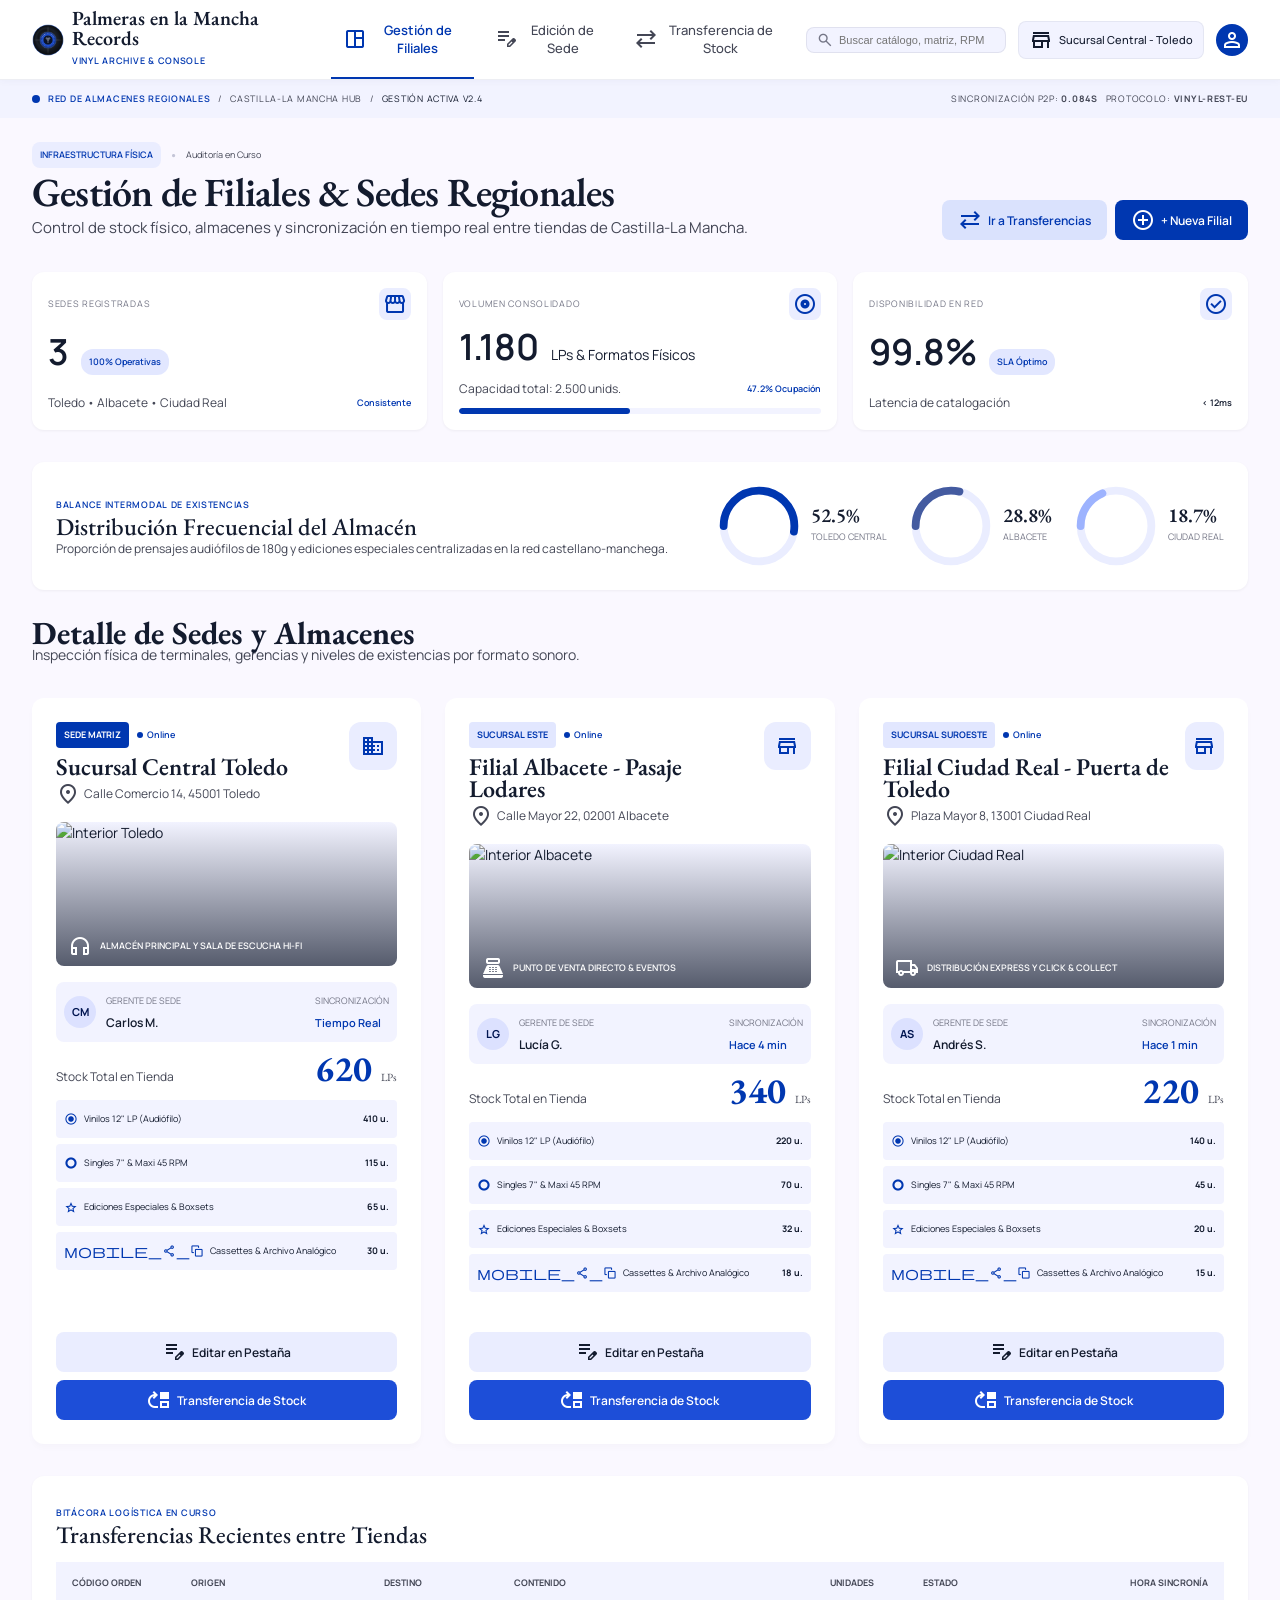
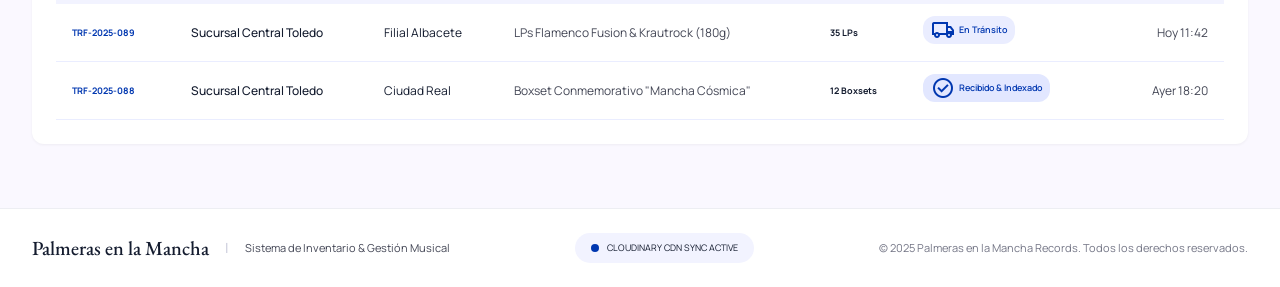
==== commit d26a02a7: "refactor: img logo and name css" ====
--- a/index_2.html
+++ b/index_2.html
@@ -3,12 +3,12 @@
 <head>
   <meta charset="utf-8"/>
   <meta name="viewport" content="width=device-width, initial-scale=1.0"/>
-  <title>Palmeras en la Mancha Records</title>
+  <title>Gestión de Filiales</title>
   <link rel="preconnect" href="https://fonts.googleapis.com"/>
   <link rel="preconnect" href="https://fonts.gstatic.com" crossorigin=""/>
   <link href="https://fonts.googleapis.com/css2?family=EB+Garamond:wght@400;500;600;700&family=Manrope:wght@400;500;600;700&display=swap" rel="stylesheet"/>
   <link href="https://fonts.googleapis.com/css2?family=Material+Symbols+Outlined:opsz,wght,FILL,GRAD@20..48,100..700,0..1,-50..200" rel="stylesheet"/>
-  <link rel="stylesheet" href="css/styles.css"/>
+  <link rel="stylesheet" href="css/styles2.css"/>
 </head>
 <body>
 
@@ -17,7 +17,7 @@
     <div class="header-container">
       <div class="brand-group">
         <div class="brand-logo-wrapper">
-          <img alt="Emblema oficial de Palmeras en la Mancha Records" class="brand-logo" src="https://lh3.googleusercontent.com/aida/[base64]"/>
+          <img alt="Emblema oficial de Palmeras en la Mancha Records" class="brand-logo" src="images/logo.png"/>
           <div class="brand-text">
             <span class="brand-title">Palmeras en la Mancha Records</span>
             <span class="brand-subtitle">Vinyl Archive & Console</span>
--- a/css/styles2.css
+++ b/css/styles2.css
@@ -0,0 +1,1110 @@
+* {
+  box-sizing: border-box;
+  margin: 0;
+  padding: 0;
+}
+
+body {
+  background-color: #faf8ff;
+  color: #131b2e;
+  font-family: 'Manrope', sans-serif;
+  font-size: 14px;
+  line-height: 22px;
+  -webkit-font-smoothing: antialiased;
+}
+
+/* Tipografía Garamond */
+.brand-title,
+.page-title,
+.section-title,
+.section-heading,
+.branch-title,
+.footer-title {
+  font-family: 'EB Garamond', serif;
+}
+
+/* Navegación por Pestañas principales */
+.nav-tab-btn {
+  background: none;
+  border: none;
+  height: 100%;
+  padding: 0 12px;
+  display: inline-flex;
+  align-items: center;
+  gap: 6px;
+  color: #434655;
+  font-family: inherit;
+  font-size: 13px;
+  font-weight: 500;
+  cursor: pointer;
+  border-bottom: 2px solid transparent;
+  transition: all 0.2s ease;
+}
+
+.nav-tab-btn.active,
+.nav-tab-btn:hover {
+  color: #0037b0;
+  font-weight: 600;
+  border-bottom-color: #0037b0;
+}
+
+/* Secciones / Pestañas SPA */
+.view-section {
+  display: none;
+  animation: fadeIn 0.25s ease-in-out;
+}
+
+.view-section.active {
+  display: flex;
+  flex-direction: column;
+  gap: 32px;
+}
+
+@keyframes fadeIn {
+  from {
+    opacity: 0;
+    transform: translateY(4px);
+  }
+
+  to {
+    opacity: 1;
+    transform: translateY(0);
+  }
+}
+
+/* Tarjeta Formulario */
+.form-card {
+  background-color: #ffffff;
+  border-radius: 12px;
+  padding: 32px;
+  box-shadow: 0 1px 3px rgba(0, 0, 0, 0.05);
+  max-width: 768px;
+}
+
+.tab-page-header {
+  display: flex;
+  flex-direction: column;
+  gap: 16px;
+  align-items: flex-start;
+}
+
+.form-grid {
+  display: grid;
+  grid-template-columns: 1fr;
+  gap: 16px;
+}
+
+@media (min-width: 640px) {
+  .form-grid {
+    grid-template-columns: 1fr 1fr;
+  }
+
+  .form-group.full-width {
+    grid-column: span 2;
+  }
+}
+
+.form-group {
+  display: flex;
+  flex-direction: column;
+  gap: 6px;
+}
+
+.form-group label {
+  font-size: 10px;
+  text-transform: uppercase;
+  font-weight: 700;
+  color: #747686;
+  letter-spacing: 0.05em;
+}
+
+.form-input {
+  width: 100%;
+  padding: 10px 14px;
+  border-radius: 8px;
+  background-color: #f2f3ff;
+  border: 1px solid transparent;
+  font-family: inherit;
+  font-size: 14px;
+  outline: none;
+  transition: border-color 0.2s ease, background-color 0.2s ease;
+}
+
+.form-input:focus {
+  border-color: #0037b0;
+  background-color: #ffffff;
+}
+
+.form-actions {
+  display: flex;
+  justify-content: flex-end;
+  gap: 12px;
+  margin-top: 24px;
+}
+
+.margin-top-md {
+  margin-top: 16px;
+}
+
+/* Header principal */
+.main-header {
+  position: fixed;
+  top: 0;
+  left: 0;
+  right: 0;
+  height: 80px;
+  z-index: 50;
+  background-color: rgba(255, 255, 255, 0.95);
+  backdrop-filter: blur(12px);
+  border-bottom: 1px solid rgba(196, 197, 215, 0.3);
+  box-shadow: 0 1px 8px rgba(15, 43, 110, 0.04);
+}
+
+.header-container {
+  max-width: 1440px;
+  height: 100%;
+  margin: 0 auto;
+  padding: 0 32px;
+  display: flex;
+  align-items: center;
+  justify-content: space-between;
+  gap: 16px;
+}
+
+.brand-group {
+  display: flex;
+  align-items: center;
+  gap: 24px;
+  height: 100%;
+}
+
+.brand-logo-wrapper {
+  display: flex;
+  align-items: center;
+  gap: 8px;
+}
+
+.brand-logo {
+  height: 32px;
+  width: auto;
+}
+
+.brand-text {
+  display: flex;
+  flex-direction: column;
+}
+
+.brand-title {
+  font-size: 20px;
+  font-weight: 600;
+  line-height: 1;
+}
+
+.brand-subtitle {
+  font-size: 9px;
+  color: #0037b0;
+  text-transform: uppercase;
+  letter-spacing: 0.08em;
+  font-weight: 600;
+  margin-top: 2px;
+}
+
+.main-nav {
+  display: flex;
+  align-items: center;
+  gap: 8px;
+  height: 100%;
+  margin-left: 16px;
+}
+
+.header-actions {
+  display: flex;
+  align-items: center;
+  gap: 12px;
+}
+
+.search-box {
+  position: relative;
+  width: 200px;
+}
+
+.search-icon {
+  position: absolute;
+  left: 10px;
+  top: 50%;
+  transform: translateY(-50%);
+  color: #747686;
+  font-size: 18px;
+}
+
+.search-input {
+  width: 100%;
+  padding: 6px 8px 6px 32px;
+  background-color: #f2f3ff;
+  border: 1px solid rgba(196, 197, 215, 0.4);
+  border-radius: 8px;
+  font-size: 11px;
+  color: #131b2e;
+}
+
+.branch-badge {
+  display: flex;
+  align-items: center;
+  gap: 6px;
+  padding: 6px 10px;
+  background-color: #f2f3ff;
+  border: 1px solid rgba(196, 197, 215, 0.3);
+  border-radius: 8px;
+  font-size: 11px;
+  font-weight: 500;
+  white-space: nowrap;
+}
+
+.user-avatar {
+  width: 32px;
+  height: 32px;
+  border-radius: 50%;
+  background-color: #0037b0;
+  color: #ffffff;
+  display: flex;
+  align-items: center;
+  justify-content: center;
+}
+
+/* Botones general */
+.btn {
+  display: inline-flex;
+  align-items: center;
+  justify-content: center;
+  gap: 6px;
+  border: none;
+  border-radius: 8px;
+  font-family: inherit;
+  font-size: 12px;
+  font-weight: 600;
+  cursor: pointer;
+  transition: all 0.2s ease;
+  padding: 8px 16px;
+}
+
+.btn-primary {
+  background-color: #0037b0;
+  color: #ffffff;
+}
+
+.btn-primary:hover {
+  background-color: #1d4ed8;
+}
+
+.btn-secondary {
+  background-color: #dae2fd;
+  color: #0037b0;
+}
+
+.btn-secondary:hover {
+  background-color: #eaedff;
+}
+
+.btn-muted {
+  background-color: #eaedff;
+  color: #131b2e;
+}
+
+.btn-muted:hover {
+  background-color: #e2e7ff;
+}
+
+.btn-action-full {
+  width: 100%;
+  background-color: #1d4ed8;
+  color: #ffffff;
+}
+
+.btn-action-full:hover {
+  background-color: #0051d6;
+}
+
+/* Sub-header */
+.main-content {
+  padding-top: 80px;
+  min-height: calc(100vh - 80px);
+}
+
+.operational-strip {
+  width: 100%;
+  background-color: #f2f3ff;
+  padding: 8px 32px;
+}
+
+.strip-container {
+  max-width: 1440px;
+  margin: 0 auto;
+  display: flex;
+  flex-wrap: wrap;
+  align-items: center;
+  justify-content: space-between;
+  gap: 8px;
+  font-size: 9px;
+  text-transform: uppercase;
+  letter-spacing: 0.08em;
+  color: #434655;
+}
+
+.strip-info,
+.strip-metrics {
+  display: flex;
+  align-items: center;
+  gap: 8px;
+}
+
+.highlight-text {
+  font-weight: 600;
+  color: #0037b0;
+}
+
+.dark-text {
+  color: #131b2e;
+}
+
+.pulse-dot {
+  width: 8px;
+  height: 8px;
+  border-radius: 50%;
+  background-color: #0037b0;
+  animation: pulse 1.5s infinite;
+}
+
+@keyframes pulse {
+  0% {
+    opacity: 1;
+    transform: scale(1);
+  }
+
+  50% {
+    opacity: 0.4;
+    transform: scale(0.8);
+  }
+
+  100% {
+    opacity: 1;
+    transform: scale(1);
+  }
+}
+
+/* Contenedor Principal */
+.main-container {
+  max-width: 1440px;
+  margin: 0 auto;
+  padding: 24px 32px;
+}
+
+.page-title-section {
+  display: flex;
+  flex-direction: column;
+  gap: 24px;
+}
+
+.meta-tag {
+  display: flex;
+  align-items: center;
+  gap: 8px;
+}
+
+.tag {
+  background-color: #eaedff;
+  font-size: 9px;
+  color: #0037b0;
+  font-weight: 600;
+  padding: 2px 8px;
+  border-radius: 8px;
+  text-transform: uppercase;
+}
+
+.meta-text {
+  font-size: 9px;
+  color: #434655;
+}
+
+.bullet {
+  color: #c4c5d7;
+}
+
+.page-title {
+  font-size: 40px;
+  line-height: 48px;
+  font-weight: 600;
+  letter-spacing: -0.02em;
+}
+
+.page-subtitle {
+  font-size: 15px;
+  line-height: 24px;
+  color: #434655;
+}
+
+.action-buttons {
+  display: flex;
+  gap: 8px;
+  flex-wrap: wrap;
+}
+
+/* Grilla de Métricas */
+.metrics-grid {
+  display: grid;
+  grid-template-columns: repeat(1, 1fr);
+  gap: 16px;
+}
+
+.metric-card {
+  background-color: #ffffff;
+  border-radius: 12px;
+  padding: 16px;
+  box-shadow: 0 1px 3px rgba(0, 0, 0, 0.05);
+  display: flex;
+  flex-direction: column;
+  justify-content: space-between;
+}
+
+.metric-header {
+  display: flex;
+  align-items: center;
+  justify-content: space-between;
+}
+
+.metric-label {
+  font-size: 9px;
+  text-transform: uppercase;
+  letter-spacing: 0.08em;
+  color: #747686;
+}
+
+.metric-icon-box {
+  width: 32px;
+  height: 32px;
+  border-radius: 8px;
+  background-color: #eaedff;
+  color: #0037b0;
+  display: flex;
+  align-items: center;
+  justify-content: center;
+}
+
+.metric-body {
+  margin-top: 16px;
+  display: flex;
+  align-items: baseline;
+  gap: 12px;
+}
+
+.metric-value {
+  font-size: 36px;
+  font-weight: 600;
+}
+
+.metric-footer {
+  margin-top: 12px;
+  display: flex;
+  align-items: center;
+  justify-content: space-between;
+  font-size: 12px;
+  color: #434655;
+}
+
+.badge {
+  padding: 2px 8px;
+  border-radius: 12px;
+  font-size: 9px;
+  font-weight: 600;
+  display: inline-flex;
+  align-items: center;
+  gap: 4px;
+}
+
+.badge-success {
+  background-color: #e2e7ff;
+  color: #0037b0;
+}
+
+.badge-info {
+  background-color: #eaedff;
+  color: #0037b0;
+}
+
+.status-ok {
+  color: #0037b0;
+  font-weight: 600;
+  font-size: 9px;
+}
+
+.status-dark {
+  color: #131b2e;
+  font-weight: 600;
+  font-size: 9px;
+}
+
+.progress-bar-container {
+  width: 100%;
+  background-color: #f2f3ff;
+  height: 6px;
+  border-radius: 6px;
+  margin-top: 8px;
+  overflow: hidden;
+}
+
+.progress-bar-fill {
+  background-color: #0037b0;
+  height: 100%;
+  border-radius: 6px;
+}
+
+/* Gráfico de distribución */
+.distribution-card {
+  background-color: #ffffff;
+  border-radius: 12px;
+  padding: 24px;
+  box-shadow: 0 1px 3px rgba(0, 0, 0, 0.05);
+  display: flex;
+  flex-direction: column;
+  gap: 24px;
+}
+
+.section-label {
+  font-size: 9px;
+  color: #0037b0;
+  font-weight: 600;
+  text-transform: uppercase;
+  letter-spacing: 0.08em;
+}
+
+.section-title {
+  font-size: 24px;
+  font-weight: 500;
+}
+
+.section-description {
+  font-size: 12px;
+  color: #434655;
+}
+
+.gauge-group {
+  display: flex;
+  flex-wrap: wrap;
+  gap: 24px;
+}
+
+.gauge-item {
+  display: flex;
+  align-items: center;
+  gap: 12px;
+}
+
+.gauge-svg {
+  width: 80px;
+  height: 80px;
+  transform: rotate(-90deg);
+}
+
+.gauge-bg {
+  fill: none;
+  stroke: #eaedff;
+  stroke-width: 3.5;
+}
+
+.gauge-fill {
+  fill: none;
+  stroke-width: 3.5;
+  stroke-linecap: round;
+}
+
+.fill-primary {
+  stroke: #0037b0;
+}
+
+.fill-secondary {
+  stroke: #445ba0;
+}
+
+.fill-accent {
+  stroke: #9db3fe;
+}
+
+.gauge-details {
+  display: flex;
+  flex-direction: column;
+}
+
+.gauge-val {
+  font-size: 20px;
+  font-weight: 600;
+  font-family: 'EB Garamond', serif;
+}
+
+.gauge-lbl {
+  font-size: 9px;
+  color: #747686;
+  text-transform: uppercase;
+}
+
+/* Filiales y Tarjetas */
+.section-header {
+  display: flex;
+  flex-direction: column;
+  gap: 8px;
+}
+
+.section-heading {
+  font-size: 32px;
+}
+
+.section-subheading {
+  font-size: 14px;
+  color: #434655;
+}
+
+.branches-grid {
+  display: grid;
+  grid-template-columns: repeat(1, 1fr);
+  gap: 24px;
+}
+
+.branch-card {
+  background-color: #ffffff;
+  border-radius: 12px;
+  padding: 24px;
+  box-shadow: 0 4px 6px rgba(0, 0, 0, 0.02);
+  display: flex;
+  flex-direction: column;
+  justify-content: space-between;
+}
+
+.branch-card:hover {
+  box-shadow: 0 10px 15px rgba(0, 0, 0, 0.05);
+}
+
+.branch-header {
+  display: flex;
+  align-items: flex-start;
+  justify-content: space-between;
+  gap: 8px;
+}
+
+.tag-group {
+  display: flex;
+  align-items: center;
+  gap: 8px;
+}
+
+.tag-primary {
+  background-color: #0037b0;
+  color: #ffffff;
+  padding: 2px 8px;
+  border-radius: 4px;
+  font-size: 9px;
+  font-weight: bold;
+  text-transform: uppercase;
+}
+
+.tag-secondary {
+  background-color: #e2e7ff;
+  color: #0037b0;
+  padding: 2px 8px;
+  border-radius: 4px;
+  font-size: 9px;
+  font-weight: bold;
+  text-transform: uppercase;
+}
+
+.status-online {
+  font-size: 9px;
+  color: #0037b0;
+  font-weight: 600;
+  display: flex;
+  align-items: center;
+  gap: 4px;
+}
+
+.dot-ping {
+  width: 6px;
+  height: 6px;
+  border-radius: 50%;
+  background-color: #0037b0;
+  animation: pulse 1s infinite;
+}
+
+.dot-static {
+  width: 6px;
+  height: 6px;
+  border-radius: 50%;
+  background-color: #0037b0;
+}
+
+.branch-title {
+  font-size: 24px;
+  font-weight: 600;
+  margin-top: 8px;
+}
+
+.branch-address {
+  font-size: 12px;
+  color: #434655;
+  display: flex;
+  align-items: center;
+  gap: 4px;
+  margin-top: 4px;
+}
+
+.branch-icon {
+  width: 48px;
+  height: 48px;
+  border-radius: 12px;
+  background-color: #eaedff;
+  color: #0037b0;
+  display: flex;
+  align-items: center;
+  justify-content: center;
+}
+
+.branch-image-wrapper {
+  margin: 16px 0;
+  position: relative;
+  border-radius: 8px;
+  overflow: hidden;
+  height: 144px;
+  background-color: #f2f3ff;
+}
+
+.branch-image {
+  width: 100%;
+  height: 100%;
+  object-fit: cover;
+}
+
+.image-overlay {
+  position: absolute;
+  inset: 0;
+  background: linear-gradient(to top, rgba(19, 27, 46, 0.7), transparent);
+}
+
+.image-caption {
+  position: absolute;
+  bottom: 8px;
+  left: 12px;
+  color: #ffffff;
+  font-size: 9px;
+  display: flex;
+  align-items: center;
+  gap: 8px;
+  text-transform: uppercase;
+  font-weight: 600;
+}
+
+.manager-strip {
+  background-color: #f2f3ff;
+  border-radius: 8px;
+  padding: 8px;
+  display: flex;
+  align-items: center;
+  justify-content: space-between;
+}
+
+.manager-info {
+  display: flex;
+  align-items: center;
+  gap: 10px;
+}
+
+.avatar-initials {
+  width: 32px;
+  height: 32px;
+  border-radius: 50%;
+  background-color: #dce1ff;
+  color: #001551;
+  display: flex;
+  align-items: center;
+  justify-content: center;
+  font-size: 11px;
+  font-weight: bold;
+}
+
+.manager-meta,
+.sync-info {
+  display: flex;
+  flex-direction: column;
+}
+
+.meta-label {
+  font-size: 9px;
+  color: #747686;
+  text-transform: uppercase;
+}
+
+.manager-name {
+  font-size: 12px;
+  font-weight: 600;
+}
+
+.sync-status {
+  font-size: 11px;
+  color: #0037b0;
+  font-weight: 600;
+}
+
+.stock-total-row {
+  display: flex;
+  justify-content: space-between;
+  align-items: baseline;
+  margin-top: 16px;
+}
+
+.stock-label {
+  font-size: 12px;
+  color: #434655;
+}
+
+.stock-value {
+  font-size: 36px;
+  font-weight: bold;
+  color: #0037b0;
+  font-family: 'EB Garamond', serif;
+}
+
+.stock-value small {
+  font-size: 11px;
+  color: #434655;
+  font-weight: normal;
+}
+
+.format-list {
+  display: flex;
+  flex-direction: column;
+  gap: 6px;
+  margin-top: 12px;
+  font-size: 9px;
+}
+
+.format-item {
+  display: flex;
+  justify-content: space-between;
+  align-items: center;
+  padding: 8px;
+  background-color: #f2f3ff;
+  border-radius: 4px;
+}
+
+.format-item span {
+  display: flex;
+  align-items: center;
+  gap: 6px;
+  color: #131b2e;
+}
+
+.format-item .material-symbols-outlined {
+  font-size: 14px;
+  color: #0037b0;
+}
+
+.branch-card-footer {
+  margin-top: 24px;
+  padding-top: 16px;
+  display: flex;
+  flex-direction: column;
+  gap: 8px;
+}
+
+/* Tabla de Bitácora */
+.table-card {
+  background-color: #ffffff;
+  border-radius: 12px;
+  padding: 24px;
+  box-shadow: 0 1px 3px rgba(0, 0, 0, 0.05);
+  display: flex;
+  flex-direction: column;
+  gap: 16px;
+}
+
+.table-card-header {
+  display: flex;
+  flex-direction: column;
+  justify-content: space-between;
+  gap: 8px;
+}
+
+.table-responsive {
+  overflow-x: auto;
+}
+
+.data-table {
+  width: 100%;
+  border-collapse: collapse;
+  text-align: left;
+  font-size: 12px;
+}
+
+.data-table th {
+  background-color: #f2f3ff;
+  color: #434655;
+  font-size: 9px;
+  text-transform: uppercase;
+  padding: 10px 16px;
+}
+
+.data-table td {
+  padding: 12px 16px;
+  border-bottom: 1px solid #eaedff;
+}
+
+.col-code {
+  color: #0037b0;
+  font-weight: bold;
+  font-size: 9px;
+}
+
+.col-highlight {
+  font-weight: 500;
+}
+
+.col-muted {
+  color: #434655;
+}
+
+.col-bold {
+  font-weight: bold;
+  font-size: 9px;
+}
+
+.text-right {
+  text-align: right;
+}
+
+.info-box {
+  padding: 12px;
+  border-radius: 8px;
+  background-color: #f2f3ff;
+  display: flex;
+  align-items: center;
+  gap: 12px;
+  font-size: 12px;
+  color: #434655;
+}
+
+.info-box .material-symbols-outlined {
+  color: #0037b0;
+}
+
+/* Footer */
+.main-footer {
+  width: 100%;
+  background-color: #ffffff;
+  border-top: 1px solid rgba(196, 197, 215, 0.3);
+  padding: 24px 0;
+  margin-top: 40px;
+}
+
+.footer-container {
+  max-width: 1440px;
+  margin: 0 auto;
+  padding: 0 32px;
+  display: flex;
+  flex-direction: column;
+  align-items: center;
+  gap: 16px;
+  text-align: center;
+}
+
+.footer-brand {
+  display: flex;
+  align-items: center;
+  gap: 16px;
+}
+
+.footer-title {
+  font-size: 20px;
+  font-weight: 500;
+}
+
+.footer-divider {
+  color: #c4c5d7;
+}
+
+.footer-subtitle {
+  font-size: 11px;
+  color: #434655;
+}
+
+.footer-sync {
+  display: flex;
+  align-items: center;
+  gap: 8px;
+  padding: 4px 16px;
+  background-color: #f2f3ff;
+  border-radius: 999px;
+  font-size: 9px;
+  text-transform: uppercase;
+}
+
+.footer-copy {
+  font-size: 11px;
+  color: #747686;
+}
+
+/* Toast */
+.toast {
+  position: fixed;
+  bottom: 24px;
+  right: 24px;
+  z-index: 100;
+  background-color: #0037b0;
+  color: #ffffff;
+  padding: 12px 16px;
+  border-radius: 12px;
+  box-shadow: 0 10px 15px rgba(0, 0, 0, 0.1);
+  display: flex;
+  align-items: center;
+  gap: 12px;
+  transition: transform 0.3s ease, opacity 0.3s ease;
+}
+
+.toast.hidden {
+  transform: translateY(100px);
+  opacity: 0;
+  pointer-events: none;
+}
+
+.hidden {
+  display: none !important;
+}
+
+/* Responsivo */
+@media (min-width: 640px) {
+  .metrics-grid {
+    grid-template-columns: repeat(3, 1fr);
+  }
+
+  .table-card-header {
+    flex-direction: row;
+    align-items: center;
+  }
+
+  .footer-container {
+    flex-direction: row;
+    justify-content: space-between;
+  }
+}
+
+@media (min-width: 1024px) {
+  .page-title-section {
+    flex-direction: row;
+    align-items: flex-end;
+    justify-content: space-between;
+  }
+
+  .distribution-card {
+    flex-direction: row;
+    align-items: center;
+    justify-content: space-between;
+  }
+
+  .branches-grid {
+    grid-template-columns: repeat(3, 1fr);
+  }
+}
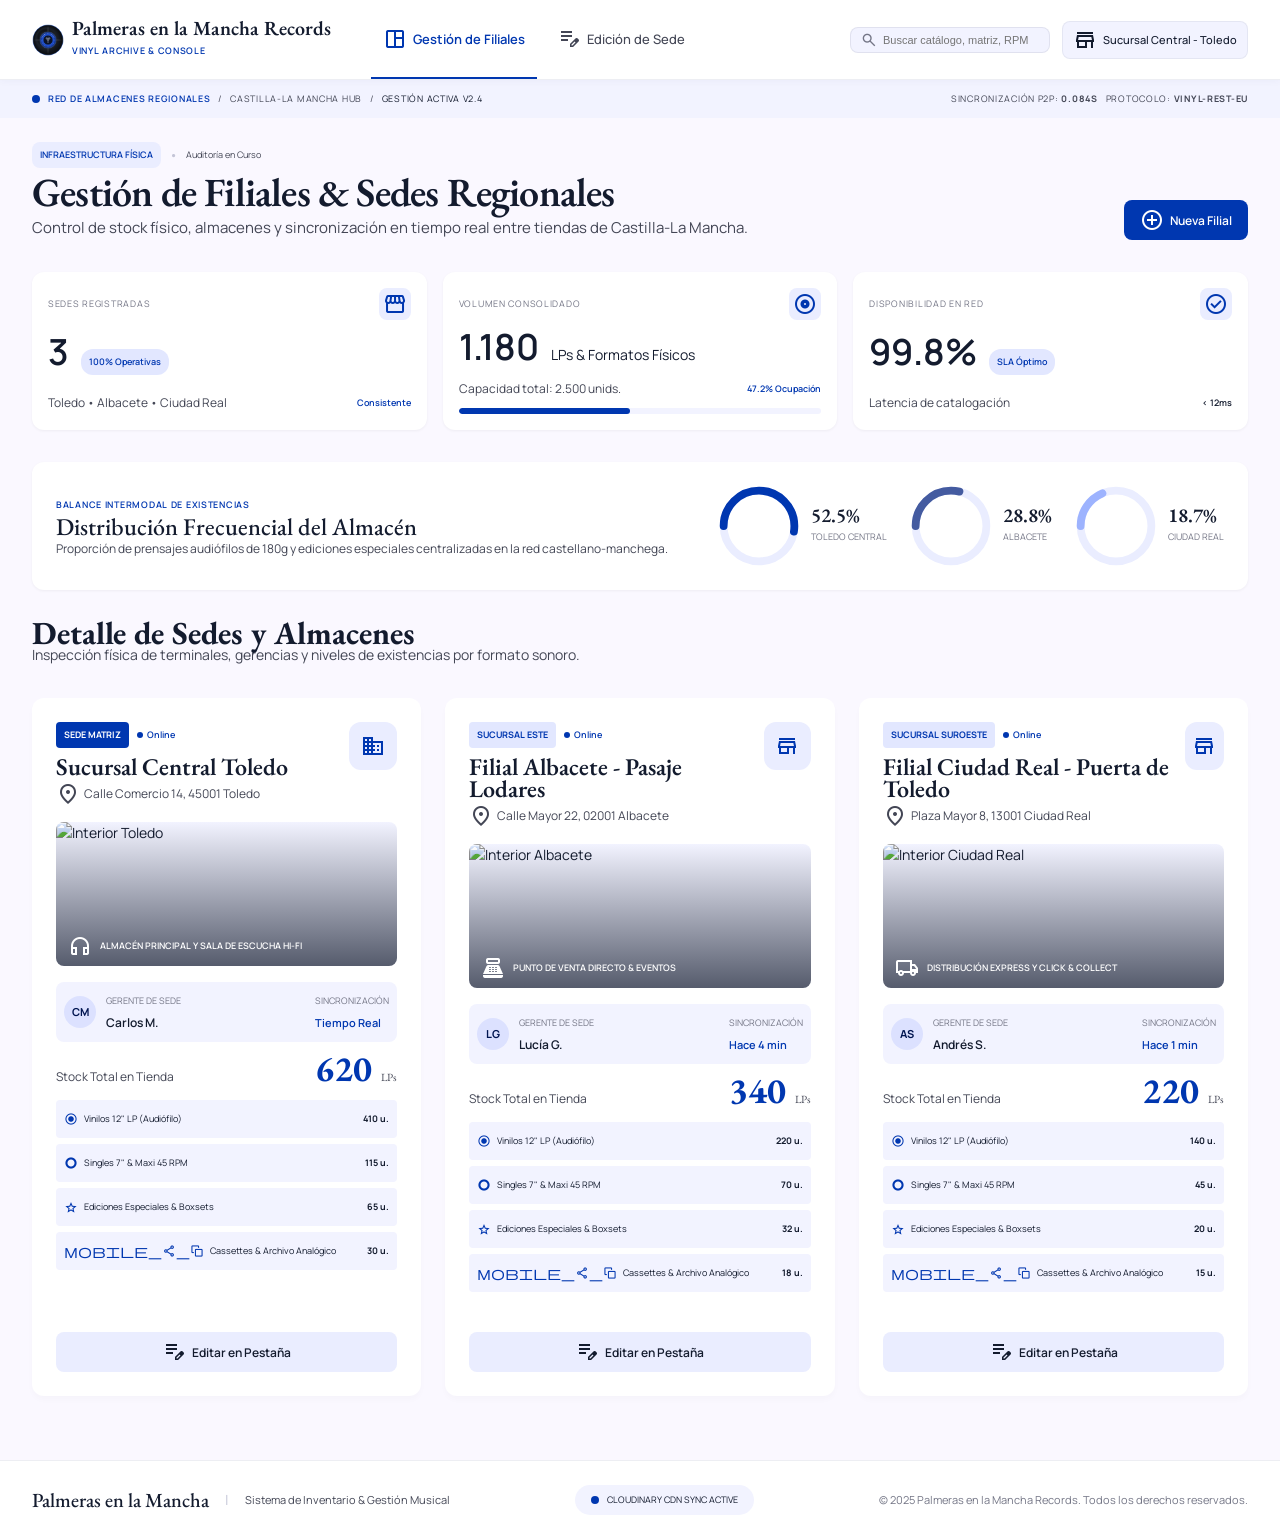
==== commit d8c78d7d: "fix: fix index information" ====
--- a/index_2.html
+++ b/index_2.html
@@ -1,15 +1,21 @@
 <!DOCTYPE html>
 <html lang="es">
+
 <head>
-  <meta charset="utf-8"/>
-  <meta name="viewport" content="width=device-width, initial-scale=1.0"/>
+  <meta charset="utf-8" />
+  <meta name="viewport" content="width=device-width, initial-scale=1.0" />
   <title>Gestión de Filiales</title>
-  <link rel="preconnect" href="https://fonts.googleapis.com"/>
-  <link rel="preconnect" href="https://fonts.gstatic.com" crossorigin=""/>
-  <link href="https://fonts.googleapis.com/css2?family=EB+Garamond:wght@400;500;600;700&family=Manrope:wght@400;500;600;700&display=swap" rel="stylesheet"/>
-  <link href="https://fonts.googleapis.com/css2?family=Material+Symbols+Outlined:opsz,wght,FILL,GRAD@20..48,100..700,0..1,-50..200" rel="stylesheet"/>
-  <link rel="stylesheet" href="css/styles2.css"/>
+  <link rel="preconnect" href="https://fonts.googleapis.com" />
+  <link rel="preconnect" href="https://fonts.gstatic.com" crossorigin="" />
+  <link
+    href="https://fonts.googleapis.com/css2?family=EB+Garamond:wght@400;500;600;700&family=Manrope:wght@400;500;600;700&display=swap"
+    rel="stylesheet" />
+  <link
+    href="https://fonts.googleapis.com/css2?family=Material+Symbols+Outlined:opsz,wght,FILL,GRAD@20..48,100..700,0..1,-50..200"
+    rel="stylesheet" />
+  <link rel="stylesheet" href="css/styles2.css" />
 </head>
+
 <body>
 
   <!-- Header principal -->
@@ -17,7 +23,7 @@
     <div class="header-container">
       <div class="brand-group">
         <div class="brand-logo-wrapper">
-          <img alt="Emblema oficial de Palmeras en la Mancha Records" class="brand-logo" src="images/logo.png"/>
+          <img alt="Emblema oficial de Palmeras en la Mancha Records" class="brand-logo" src="images/logo.png" />
           <div class="brand-text">
             <span class="brand-title">Palmeras en la Mancha Records</span>
             <span class="brand-subtitle">Vinyl Archive & Console</span>
@@ -32,31 +38,24 @@
             <span class="material-symbols-outlined">edit_note</span>
             <span>Edición de Sede</span>
           </button>
-          <button class="nav-tab-btn" data-target="view-transfer">
-            <span class="material-symbols-outlined">sync_alt</span>
-            <span>Transferencia de Stock</span>
-          </button>
         </nav>
       </div>
       <div class="header-actions">
         <div class="search-box">
           <span class="material-symbols-outlined search-icon">search</span>
-          <input class="search-input" placeholder="Buscar catálogo, matriz, RPM..." type="search"/>
+          <input class="search-input" placeholder="Buscar catálogo, matriz, RPM..." type="search" />
         </div>
         <div class="branch-badge">
           <span class="material-symbols-outlined">store</span>
           <span>Sucursal Central - Toledo</span>
         </div>
-        <div class="user-avatar">
-          <span class="material-symbols-outlined">person</span>
-        </div>
       </div>
     </div>
   </header>
 
   <main class="main-content">
     <div class="content-wrapper">
-      
+
       <!-- Sub-header informativo -->
       <div class="operational-strip">
         <div class="strip-container">
@@ -89,16 +88,13 @@
                 <span class="meta-text">Auditoría en Curso</span>
               </div>
               <h1 class="page-title">Gestión de Filiales & Sedes Regionales</h1>
-              <p class="page-subtitle">Control de stock físico, almacenes y sincronización en tiempo real entre tiendas de Castilla-La Mancha.</p>
+              <p class="page-subtitle">Control de stock físico, almacenes y sincronización en tiempo real entre tiendas
+                de Castilla-La Mancha.</p>
             </div>
             <div class="action-buttons">
-              <button class="btn btn-secondary nav-trigger" data-target="view-transfer">
-                <span class="material-symbols-outlined">sync_alt</span>
-                <span>Ir a Transferencias</span>
-              </button>
               <button class="btn btn-primary nav-trigger" data-target="view-editor" id="btn-new-branch">
                 <span class="material-symbols-outlined">add_circle</span>
-                <span>+ Nueva Filial</span>
+                <span>Nueva Filial</span>
               </button>
             </div>
           </div>
@@ -159,13 +155,16 @@
             <div class="distribution-info">
               <span class="section-label">Balance Intermodal de Existencias</span>
               <h2 class="section-title">Distribución Frecuencial del Almacén</h2>
-              <p class="section-description">Proporción de prensajes audiófilos de 180g y ediciones especiales centralizadas en la red castellano-manchega.</p>
+              <p class="section-description">Proporción de prensajes audiófilos de 180g y ediciones especiales
+                centralizadas en la red castellano-manchega.</p>
             </div>
             <div class="gauge-group">
               <div class="gauge-item">
                 <svg class="gauge-svg" viewBox="0 0 36 36">
-                  <path class="gauge-bg" d="M18 2.0845 a 15.9155 15.9155 0 0 1 0 31.831 a 15.9155 15.9155 0 0 1 0 -31.831"></path>
-                  <path class="gauge-fill fill-primary" stroke-dasharray="52.5, 100" d="M18 2.0845 a 15.9155 15.9155 0 0 1 0 31.831 a 15.9155 15.9155 0 0 1 0 -31.831"></path>
+                  <path class="gauge-bg"
+                    d="M18 2.0845 a 15.9155 15.9155 0 0 1 0 31.831 a 15.9155 15.9155 0 0 1 0 -31.831"></path>
+                  <path class="gauge-fill fill-primary" stroke-dasharray="52.5, 100"
+                    d="M18 2.0845 a 15.9155 15.9155 0 0 1 0 31.831 a 15.9155 15.9155 0 0 1 0 -31.831"></path>
                 </svg>
                 <div class="gauge-details">
                   <span class="gauge-val">52.5%</span>
@@ -174,8 +173,10 @@
               </div>
               <div class="gauge-item">
                 <svg class="gauge-svg" viewBox="0 0 36 36">
-                  <path class="gauge-bg" d="M18 2.0845 a 15.9155 15.9155 0 0 1 0 31.831 a 15.9155 15.9155 0 0 1 0 -31.831"></path>
-                  <path class="gauge-fill fill-secondary" stroke-dasharray="28.8, 100" d="M18 2.0845 a 15.9155 15.9155 0 0 1 0 31.831 a 15.9155 15.9155 0 0 1 0 -31.831"></path>
+                  <path class="gauge-bg"
+                    d="M18 2.0845 a 15.9155 15.9155 0 0 1 0 31.831 a 15.9155 15.9155 0 0 1 0 -31.831"></path>
+                  <path class="gauge-fill fill-secondary" stroke-dasharray="28.8, 100"
+                    d="M18 2.0845 a 15.9155 15.9155 0 0 1 0 31.831 a 15.9155 15.9155 0 0 1 0 -31.831"></path>
                 </svg>
                 <div class="gauge-details">
                   <span class="gauge-val">28.8%</span>
@@ -184,8 +185,10 @@
               </div>
               <div class="gauge-item">
                 <svg class="gauge-svg" viewBox="0 0 36 36">
-                  <path class="gauge-bg" d="M18 2.0845 a 15.9155 15.9155 0 0 1 0 31.831 a 15.9155 15.9155 0 0 1 0 -31.831"></path>
-                  <path class="gauge-fill fill-accent" stroke-dasharray="18.7, 100" d="M18 2.0845 a 15.9155 15.9155 0 0 1 0 31.831 a 15.9155 15.9155 0 0 1 0 -31.831"></path>
+                  <path class="gauge-bg"
+                    d="M18 2.0845 a 15.9155 15.9155 0 0 1 0 31.831 a 15.9155 15.9155 0 0 1 0 -31.831"></path>
+                  <path class="gauge-fill fill-accent" stroke-dasharray="18.7, 100"
+                    d="M18 2.0845 a 15.9155 15.9155 0 0 1 0 31.831 a 15.9155 15.9155 0 0 1 0 -31.831"></path>
                 </svg>
                 <div class="gauge-details">
                   <span class="gauge-val">18.7%</span>
@@ -199,7 +202,8 @@
           <div class="section-header">
             <div>
               <h2 class="section-heading">Detalle de Sedes y Almacenes</h2>
-              <p class="section-subheading">Inspección física de terminales, gerencias y niveles de existencias por formato sonoro.</p>
+              <p class="section-subheading">Inspección física de terminales, gerencias y niveles de existencias por
+                formato sonoro.</p>
             </div>
           </div>
 
@@ -215,14 +219,17 @@
                       <span class="status-online"><span class="dot-ping"></span> Online</span>
                     </div>
                     <h3 class="branch-title">Sucursal Central Toledo</h3>
-                    <p class="branch-address"><span class="material-symbols-outlined">location_on</span> Calle Comercio 14, 45001 Toledo</p>
+                    <p class="branch-address"><span class="material-symbols-outlined">location_on</span> Calle Comercio
+                      14, 45001 Toledo</p>
                   </div>
                   <div class="branch-icon"><span class="material-symbols-outlined">domain</span></div>
                 </div>
                 <div class="branch-image-wrapper">
-                  <img class="branch-image" alt="Interior Toledo" src="https://lh3.googleusercontent.com/aida-public/[base64]"/>
+                  <img class="branch-image" alt="Interior Toledo"
+                    src="https://lh3.googleusercontent.com/aida-public/[base64]" />
                   <div class="image-overlay"></div>
-                  <div class="image-caption"><span class="material-symbols-outlined">headphones</span> <span>Almacén principal y sala de escucha Hi-Fi</span></div>
+                  <div class="image-caption"><span class="material-symbols-outlined">headphones</span> <span>Almacén
+                      principal y sala de escucha Hi-Fi</span></div>
                 </div>
                 <div class="manager-strip">
                   <div class="manager-info">
@@ -242,18 +249,21 @@
                   <span class="stock-value">620 <small>LPs</small></span>
                 </div>
                 <div class="format-list">
-                  <div class="format-item"><span><span class="material-symbols-outlined">radio_button_checked</span> Vinilos 12" LP (Audiófilo)</span><strong>410 u.</strong></div>
-                  <div class="format-item"><span><span class="material-symbols-outlined">trip_origin</span> Singles 7" & Maxi 45 RPM</span><strong>115 u.</strong></div>
-                  <div class="format-item"><span><span class="material-symbols-outlined">star</span> Ediciones Especiales & Boxsets</span><strong>65 u.</strong></div>
-                  <div class="format-item"><span><span class="material-symbols-outlined">mobile_share_stack</span> Cassettes & Archivo Analógico</span><strong>30 u.</strong></div>
+                  <div class="format-item"><span><span class="material-symbols-outlined">radio_button_checked</span>
+                      Vinilos 12" LP (Audiófilo)</span><strong>410 u.</strong></div>
+                  <div class="format-item"><span><span class="material-symbols-outlined">trip_origin</span> Singles 7" &
+                      Maxi 45 RPM</span><strong>115 u.</strong></div>
+                  <div class="format-item"><span><span class="material-symbols-outlined">star</span> Ediciones
+                      Especiales & Boxsets</span><strong>65 u.</strong></div>
+                  <div class="format-item"><span><span class="material-symbols-outlined">mobile_share_stack</span>
+                      Cassettes & Archivo Analógico</span><strong>30 u.</strong></div>
                 </div>
               </div>
               <div class="branch-card-footer">
-                <button class="btn btn-muted btn-edit-tab" data-name="Sucursal Central Toledo" data-address="Calle Comercio 14, 45001 Toledo" data-manager="Carlos M." data-capacity="620" data-notes="Almacén principal y sala de escucha">
+                <button class="btn btn-muted btn-edit-tab" data-name="Sucursal Central Toledo"
+                  data-address="Calle Comercio 14, 45001 Toledo" data-manager="Carlos M." data-capacity="620"
+                  data-notes="Almacén principal y sala de escucha">
                   <span class="material-symbols-outlined">edit_note</span> <span>Editar en Pestaña</span>
-                </button>
-                <button class="btn btn-action-full btn-transfer-tab" data-origin="Sucursal Central Toledo">
-                  <span class="material-symbols-outlined">move_up</span> <span>Transferencia de Stock</span>
                 </button>
               </div>
             </div>
@@ -268,14 +278,17 @@
                       <span class="status-online"><span class="dot-static"></span> Online</span>
                     </div>
                     <h3 class="branch-title">Filial Albacete - Pasaje Lodares</h3>
-                    <p class="branch-address"><span class="material-symbols-outlined">location_on</span> Calle Mayor 22, 02001 Albacete</p>
+                    <p class="branch-address"><span class="material-symbols-outlined">location_on</span> Calle Mayor 22,
+                      02001 Albacete</p>
                   </div>
                   <div class="branch-icon"><span class="material-symbols-outlined">store</span></div>
                 </div>
                 <div class="branch-image-wrapper">
-                  <img class="branch-image" alt="Interior Albacete" src="https://lh3.googleusercontent.com/aida-public/[base64]"/>
+                  <img class="branch-image" alt="Interior Albacete"
+                    src="https://lh3.googleusercontent.com/aida-public/[base64]" />
                   <div class="image-overlay"></div>
-                  <div class="image-caption"><span class="material-symbols-outlined">point_of_sale</span> <span>Punto de venta directo & eventos</span></div>
+                  <div class="image-caption"><span class="material-symbols-outlined">point_of_sale</span> <span>Punto de
+                      venta directo & eventos</span></div>
                 </div>
                 <div class="manager-strip">
                   <div class="manager-info">
@@ -295,18 +308,21 @@
                   <span class="stock-value">340 <small>LPs</small></span>
                 </div>
                 <div class="format-list">
-                  <div class="format-item"><span><span class="material-symbols-outlined">radio_button_checked</span> Vinilos 12" LP (Audiófilo)</span><strong>220 u.</strong></div>
-                  <div class="format-item"><span><span class="material-symbols-outlined">trip_origin</span> Singles 7" & Maxi 45 RPM</span><strong>70 u.</strong></div>
-                  <div class="format-item"><span><span class="material-symbols-outlined">star</span> Ediciones Especiales & Boxsets</span><strong>32 u.</strong></div>
-                  <div class="format-item"><span><span class="material-symbols-outlined">mobile_share_stack</span> Cassettes & Archivo Analógico</span><strong>18 u.</strong></div>
+                  <div class="format-item"><span><span class="material-symbols-outlined">radio_button_checked</span>
+                      Vinilos 12" LP (Audiófilo)</span><strong>220 u.</strong></div>
+                  <div class="format-item"><span><span class="material-symbols-outlined">trip_origin</span> Singles 7" &
+                      Maxi 45 RPM</span><strong>70 u.</strong></div>
+                  <div class="format-item"><span><span class="material-symbols-outlined">star</span> Ediciones
+                      Especiales & Boxsets</span><strong>32 u.</strong></div>
+                  <div class="format-item"><span><span class="material-symbols-outlined">mobile_share_stack</span>
+                      Cassettes & Archivo Analógico</span><strong>18 u.</strong></div>
                 </div>
               </div>
               <div class="branch-card-footer">
-                <button class="btn btn-muted btn-edit-tab" data-name="Filial Albacete - Pasaje Lodares" data-address="Calle Mayor 22, 02001 Albacete" data-manager="Lucía G." data-capacity="340" data-notes="Punto de venta y eventos">
+                <button class="btn btn-muted btn-edit-tab" data-name="Filial Albacete - Pasaje Lodares"
+                  data-address="Calle Mayor 22, 02001 Albacete" data-manager="Lucía G." data-capacity="340"
+                  data-notes="Punto de venta y eventos">
                   <span class="material-symbols-outlined">edit_note</span> <span>Editar en Pestaña</span>
-                </button>
-                <button class="btn btn-action-full btn-transfer-tab" data-origin="Filial Albacete - Pasaje Lodares">
-                  <span class="material-symbols-outlined">move_up</span> <span>Transferencia de Stock</span>
                 </button>
               </div>
             </div>
@@ -321,14 +337,17 @@
                       <span class="status-online"><span class="dot-static"></span> Online</span>
                     </div>
                     <h3 class="branch-title">Filial Ciudad Real - Puerta de Toledo</h3>
-                    <p class="branch-address"><span class="material-symbols-outlined">location_on</span> Plaza Mayor 8, 13001 Ciudad Real</p>
+                    <p class="branch-address"><span class="material-symbols-outlined">location_on</span> Plaza Mayor 8,
+                      13001 Ciudad Real</p>
                   </div>
                   <div class="branch-icon"><span class="material-symbols-outlined">store</span></div>
                 </div>
                 <div class="branch-image-wrapper">
-                  <img class="branch-image" alt="Interior Ciudad Real" src="https://lh3.googleusercontent.com/aida-public/[base64]"/>
+                  <img class="branch-image" alt="Interior Ciudad Real"
+                    src="https://lh3.googleusercontent.com/aida-public/[base64]" />
                   <div class="image-overlay"></div>
-                  <div class="image-caption"><span class="material-symbols-outlined">local_shipping</span> <span>Distribución express y click & collect</span></div>
+                  <div class="image-caption"><span class="material-symbols-outlined">local_shipping</span>
+                    <span>Distribución express y click & collect</span></div>
                 </div>
                 <div class="manager-strip">
                   <div class="manager-info">
@@ -348,69 +367,26 @@
                   <span class="stock-value">220 <small>LPs</small></span>
                 </div>
                 <div class="format-list">
-                  <div class="format-item"><span><span class="material-symbols-outlined">radio_button_checked</span> Vinilos 12" LP (Audiófilo)</span><strong>140 u.</strong></div>
-                  <div class="format-item"><span><span class="material-symbols-outlined">trip_origin</span> Singles 7" & Maxi 45 RPM</span><strong>45 u.</strong></div>
-                  <div class="format-item"><span><span class="material-symbols-outlined">star</span> Ediciones Especiales & Boxsets</span><strong>20 u.</strong></div>
-                  <div class="format-item"><span><span class="material-symbols-outlined">mobile_share_stack</span> Cassettes & Archivo Analógico</span><strong>15 u.</strong></div>
+                  <div class="format-item"><span><span class="material-symbols-outlined">radio_button_checked</span>
+                      Vinilos 12" LP (Audiófilo)</span><strong>140 u.</strong></div>
+                  <div class="format-item"><span><span class="material-symbols-outlined">trip_origin</span> Singles 7" &
+                      Maxi 45 RPM</span><strong>45 u.</strong></div>
+                  <div class="format-item"><span><span class="material-symbols-outlined">star</span> Ediciones
+                      Especiales & Boxsets</span><strong>20 u.</strong></div>
+                  <div class="format-item"><span><span class="material-symbols-outlined">mobile_share_stack</span>
+                      Cassettes & Archivo Analógico</span><strong>15 u.</strong></div>
                 </div>
               </div>
               <div class="branch-card-footer">
-                <button class="btn btn-muted btn-edit-tab" data-name="Filial Ciudad Real - Puerta de Toledo" data-address="Plaza Mayor 8, 13001 Ciudad Real" data-manager="Andrés S." data-capacity="220" data-notes="Distribución express">
+                <button class="btn btn-muted btn-edit-tab" data-name="Filial Ciudad Real - Puerta de Toledo"
+                  data-address="Plaza Mayor 8, 13001 Ciudad Real" data-manager="Andrés S." data-capacity="220"
+                  data-notes="Distribución express">
                   <span class="material-symbols-outlined">edit_note</span> <span>Editar en Pestaña</span>
                 </button>
-                <button class="btn btn-action-full btn-transfer-tab" data-origin="Filial Ciudad Real - Puerta de Toledo">
-                  <span class="material-symbols-outlined">move_up</span> <span>Transferencia de Stock</span>
-                </button>
-              </div>
-            </div>
-          </div>
-
-          <!-- Tabla de bitácora -->
-          <div class="table-card">
-            <div class="table-card-header">
-              <div>
-                <span class="section-label">Bitácora Logística en Curso</span>
-                <h3 class="section-title">Transferencias Recientes entre Tiendas</h3>
-              </div>
-            </div>
-            <div class="table-responsive">
-              <table class="data-table">
-                <thead>
-                  <tr>
-                    <th>Código Orden</th>
-                    <th>Origen</th>
-                    <th>Destino</th>
-                    <th>Contenido</th>
-                    <th>Unidades</th>
-                    <th>Estado</th>
-                    <th class="text-right">Hora Sincronía</th>
-                  </tr>
-                </thead>
-                <tbody id="transfer-table-body">
-                  <tr>
-                    <td class="col-code">TRF-2025-089</td>
-                    <td class="col-highlight">Sucursal Central Toledo</td>
-                    <td>Filial Albacete</td>
-                    <td class="col-muted">LPs Flamenco Fusion & Krautrock (180g)</td>
-                    <td class="col-bold">35 LPs</td>
-                    <td><span class="badge badge-info"><span class="material-symbols-outlined">local_shipping</span> En Tránsito</span></td>
-                    <td class="text-right col-muted">Hoy 11:42</td>
-                  </tr>
-                  <tr>
-                    <td class="col-code">TRF-2025-088</td>
-                    <td class="col-highlight">Sucursal Central Toledo</td>
-                    <td>Ciudad Real</td>
-                    <td class="col-muted">Boxset Conmemorativo "Mancha Cósmica"</td>
-                    <td class="col-bold">12 Boxsets</td>
-                    <td><span class="badge badge-success"><span class="material-symbols-outlined">check_circle</span> Recibido & Indexado</span></td>
-                    <td class="text-right col-muted">Ayer 18:20</td>
-                  </tr>
-                </tbody>
-              </table>
+              </div>
             </div>
           </div>
         </section>
-
         <!-- ========================================== -->
         <!-- PESTAÑA 2: FORMULARIO EDICIÓN DE SEDE     -->
         <!-- ========================================== -->
@@ -431,32 +407,18 @@
             <form id="branch-edit-form">
               <div class="form-grid">
                 <div class="form-group full-width">
-                  <label for="form-branch-name">Nombre Oficial de la Filial</label>
-                  <input class="form-input" id="form-branch-name" placeholder="Ej: Filial Cuenca - Casas Colgadas" required type="text"/>
+                  <label for="form-branch-name">Nombre de la Filial</label>
+                  <input class="form-input" id="form-branch-name" placeholder="Ej: Filial Cuenca - Casas Colgadas"
+                    required type="text" />
                 </div>
                 <div class="form-group full-width">
-                  <label for="form-branch-address">Dirección Física</label>
-                  <input class="form-input" id="form-branch-address" placeholder="Ej: Calle Alfonso VIII 12, Cuenca" required type="text"/>
+                  <label for="form-branch-address">Dirección</label>
+                  <input class="form-input" id="form-branch-address" placeholder="Ej: Calle Alfonso VIII 12, Cuenca"
+                    required type="text" />
                 </div>
                 <div class="form-group">
                   <label for="form-branch-manager">Gerente Asignado</label>
-                  <input class="form-input" id="form-branch-manager" placeholder="Ej: Elena R." required type="text"/>
-                </div>
-                <div class="form-group">
-                  <label for="form-branch-capacity">Capacidad Estimada LPs Almacén</label>
-                  <input class="form-input" id="form-branch-capacity" placeholder="400" required type="number"/>
-                </div>
-                <div class="form-group full-width">
-                  <label for="form-branch-notes">Notas / Descripción de la Unidad</label>
-                  <textarea class="form-input" id="form-branch-notes" rows="3" placeholder="Punto de venta y almacén técnico"></textarea>
-                </div>
-                <div class="form-group full-width">
-                  <label for="form-branch-status">Estado Operativo</label>
-                  <select class="form-input" id="form-branch-status">
-                    <option value="online">Online / Sincronización Automática P2P</option>
-                    <option value="audit">En Auditoría Física de Inventario</option>
-                    <option value="maintenance">Mantenimiento de Servidor Local</option>
-                  </select>
+                  <input class="form-input" id="form-branch-manager" placeholder="Ej: Elena R." required type="text" />
                 </div>
               </div>
               <div class="form-actions">
@@ -466,77 +428,6 @@
             </form>
           </div>
         </section>
-
-        <!-- ========================================== -->
-        <!-- PESTAÑA 3: TRANSFERENCIA DE STOCK         -->
-        <!-- ========================================== -->
-        <section class="view-section" id="view-transfer">
-          <div class="tab-page-header">
-            <button class="btn btn-muted nav-trigger" data-target="view-dashboard">
-              <span class="material-symbols-outlined">arrow_back</span>
-              <span>Volver al Panel Principal</span>
-            </button>
-            <div class="title-block">
-              <span class="meta-tag"><span class="tag">Protocolo Intermodal</span></span>
-              <h1 class="page-title">Emitir Orden de Transferencia de Stock</h1>
-              <p class="page-subtitle">Sincronización directa de unidades físicas entre los almacenes de la red.</p>
-            </div>
-          </div>
-
-          <div class="form-card">
-            <form id="transfer-form">
-              <div class="form-grid">
-                <div class="form-group">
-                  <label for="transfer-origin">Sede Origen</label>
-                  <select class="form-input" id="transfer-origin">
-                    <option value="Sucursal Central Toledo">Sucursal Central Toledo</option>
-                    <option value="Filial Albacete - Pasaje Lodares">Filial Albacete - Pasaje Lodares</option>
-                    <option value="Filial Ciudad Real - Puerta de Toledo">Filial Ciudad Real - Puerta de Toledo</option>
-                  </select>
-                </div>
-                <div class="form-group">
-                  <label for="transfer-target">Sede Destino</label>
-                  <select class="form-input" id="transfer-target">
-                    <option value="Filial Albacete - Pasaje Lodares">Filial Albacete - Pasaje Lodares</option>
-                    <option value="Sucursal Central Toledo">Sucursal Central Toledo</option>
-                    <option value="Filial Ciudad Real - Puerta de Toledo">Filial Ciudad Real - Puerta de Toledo</option>
-                  </select>
-                </div>
-                <div class="form-group full-width">
-                  <label for="transfer-format">Formato / Categoría a mover</label>
-                  <select class="form-input" id="transfer-format">
-                    <option value="LPs Flamenco Fusion & Krautrock (180g)">Vinilo 12" LP (Estándar 180g)</option>
-                    <option value="Singles 7&quot; &amp; Maxi 45 RPM">Singles 7" & Maxi 45 RPM</option>
-                    <option value="Boxset Conmemorativo &quot;Mancha Cósmica&quot;">Boxset / Deluxe Editions</option>
-                    <option value="Cassettes / Archivo Histórico">Cassettes / Archivo Histórico</option>
-                  </select>
-                </div>
-                <div class="form-group">
-                  <label for="transfer-amount">Cantidad de Unidades</label>
-                  <input class="form-input" id="transfer-amount" max="200" min="1" required type="number" value="20"/>
-                </div>
-                <div class="form-group">
-                  <label for="transfer-urgency">Urgencia Logística</label>
-                  <select class="form-input" id="transfer-urgency">
-                    <option value="Ordinaria">Ordinaria (Próxima ruta semanal)</option>
-                    <option value="Express">Express 24h (Sincronía Urgente)</option>
-                  </select>
-                </div>
-              </div>
-
-              <div class="info-box margin-top-md">
-                <span class="material-symbols-outlined">info</span>
-                <p>Al confirmar, se añadirá la orden a la bitácora del panel principal y se actualizarán las existencias de la red.</p>
-              </div>
-
-              <div class="form-actions">
-                <button class="btn btn-muted nav-trigger" data-target="view-dashboard" type="button">Descartar</button>
-                <button class="btn btn-primary" type="submit">Emitir y Registrar en Bitácora</button>
-              </div>
-            </form>
-          </div>
-        </section>
-
       </div>
     </div>
   </main>
@@ -567,4 +458,5 @@
   <script src="js/ui.js"></script>
   <script src="js/app.js"></script>
 </body>
+
 </html>
